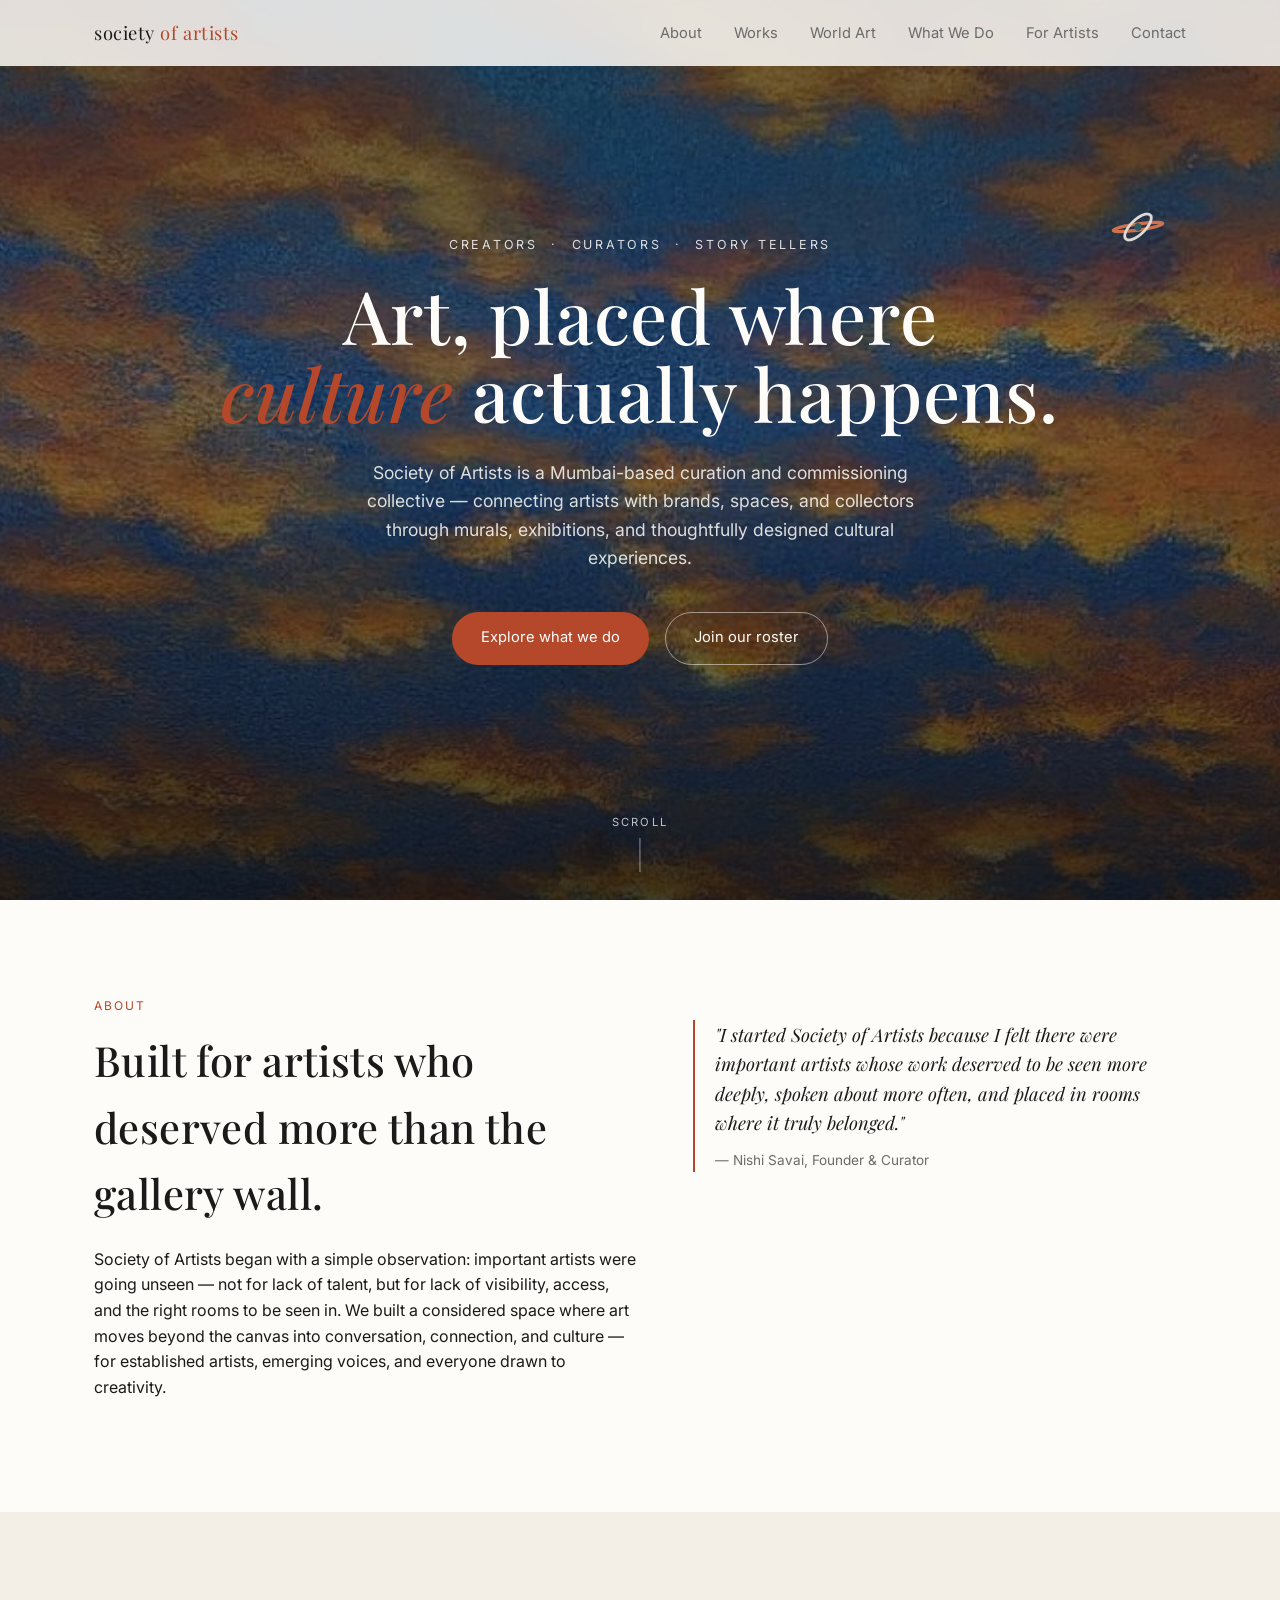
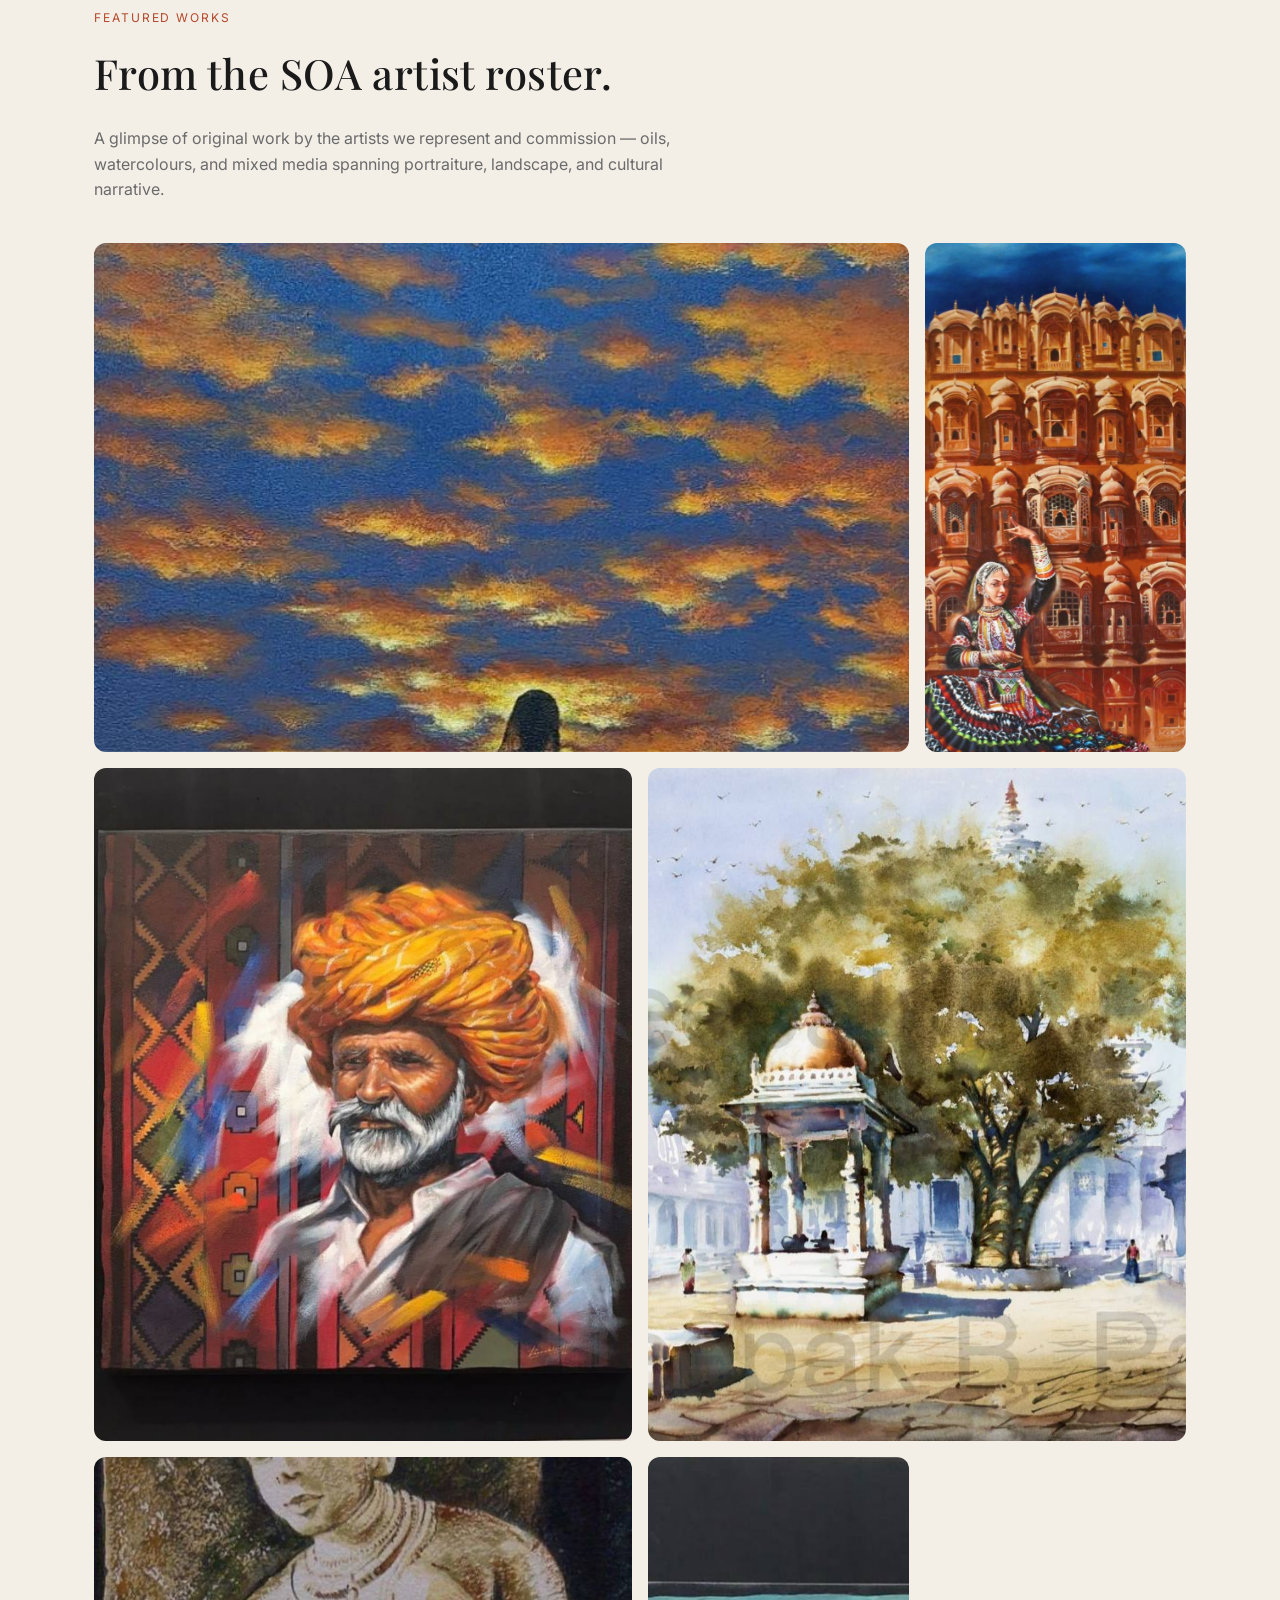
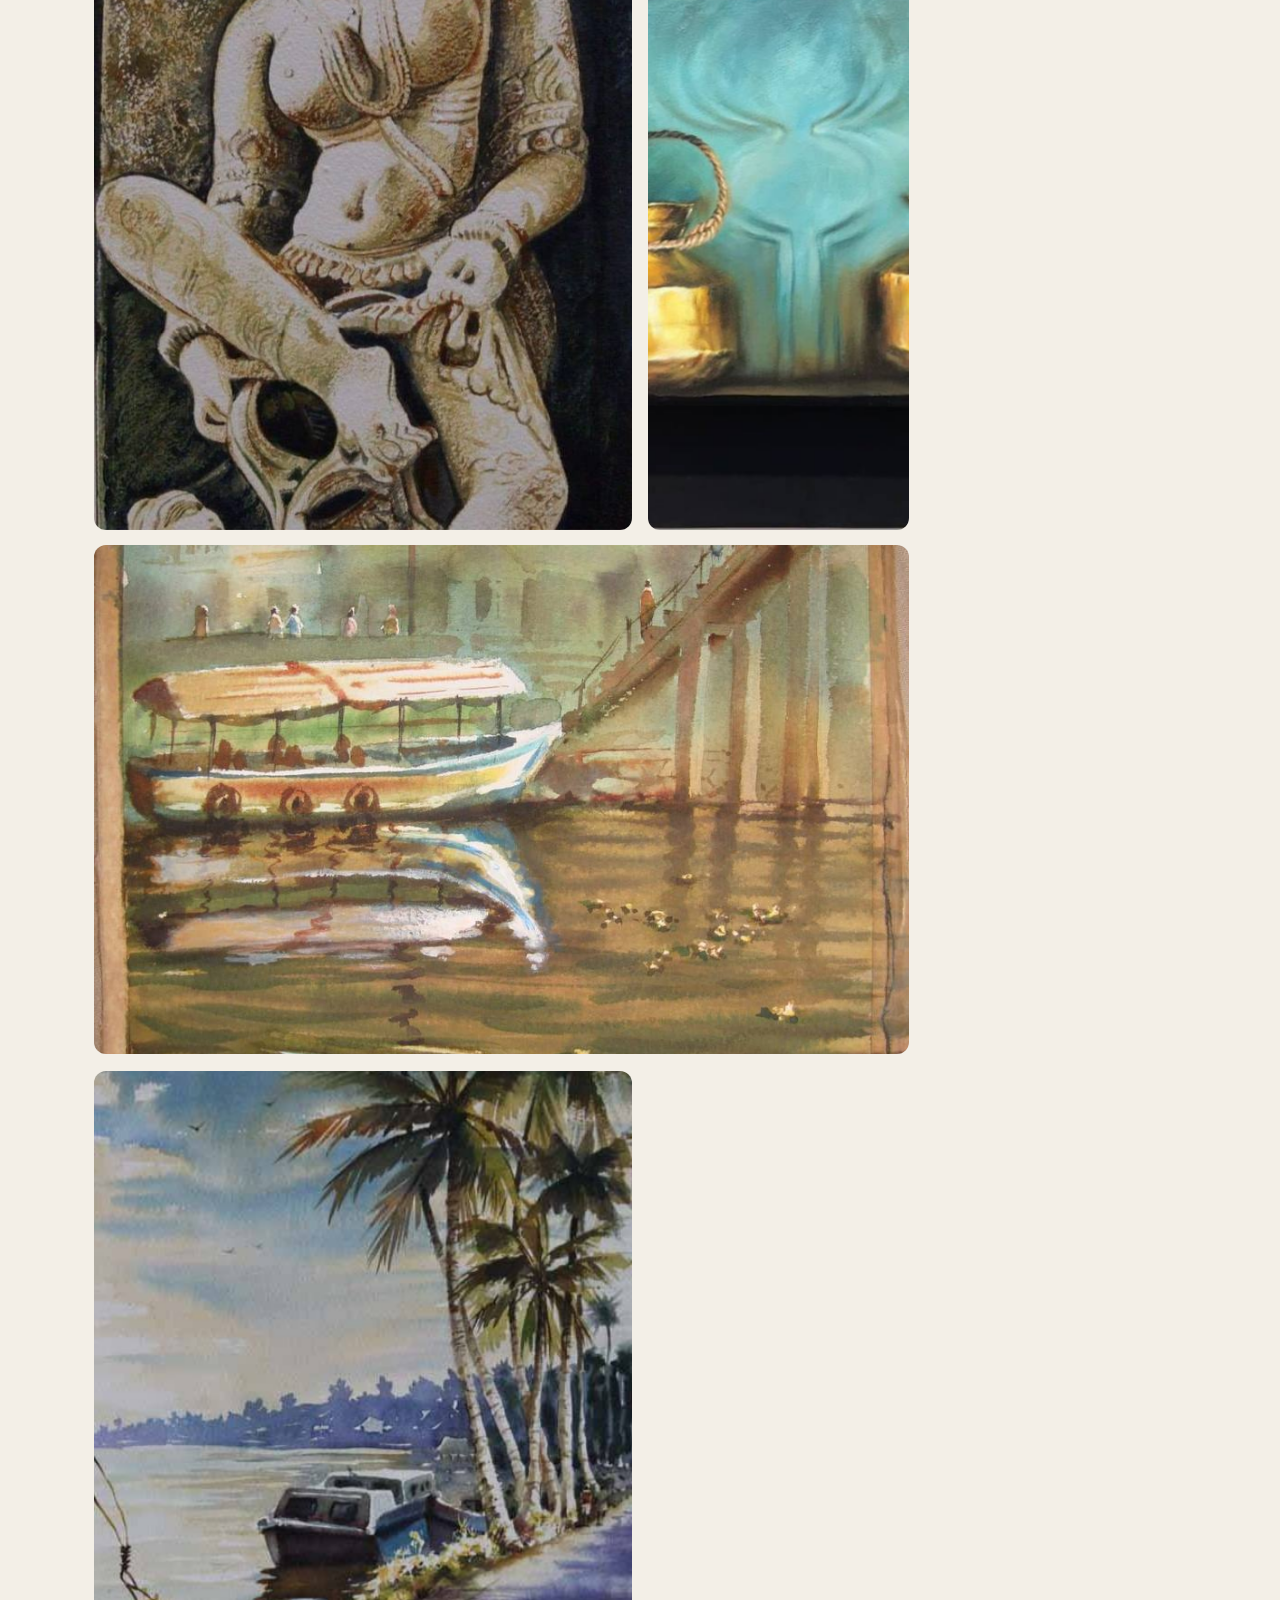
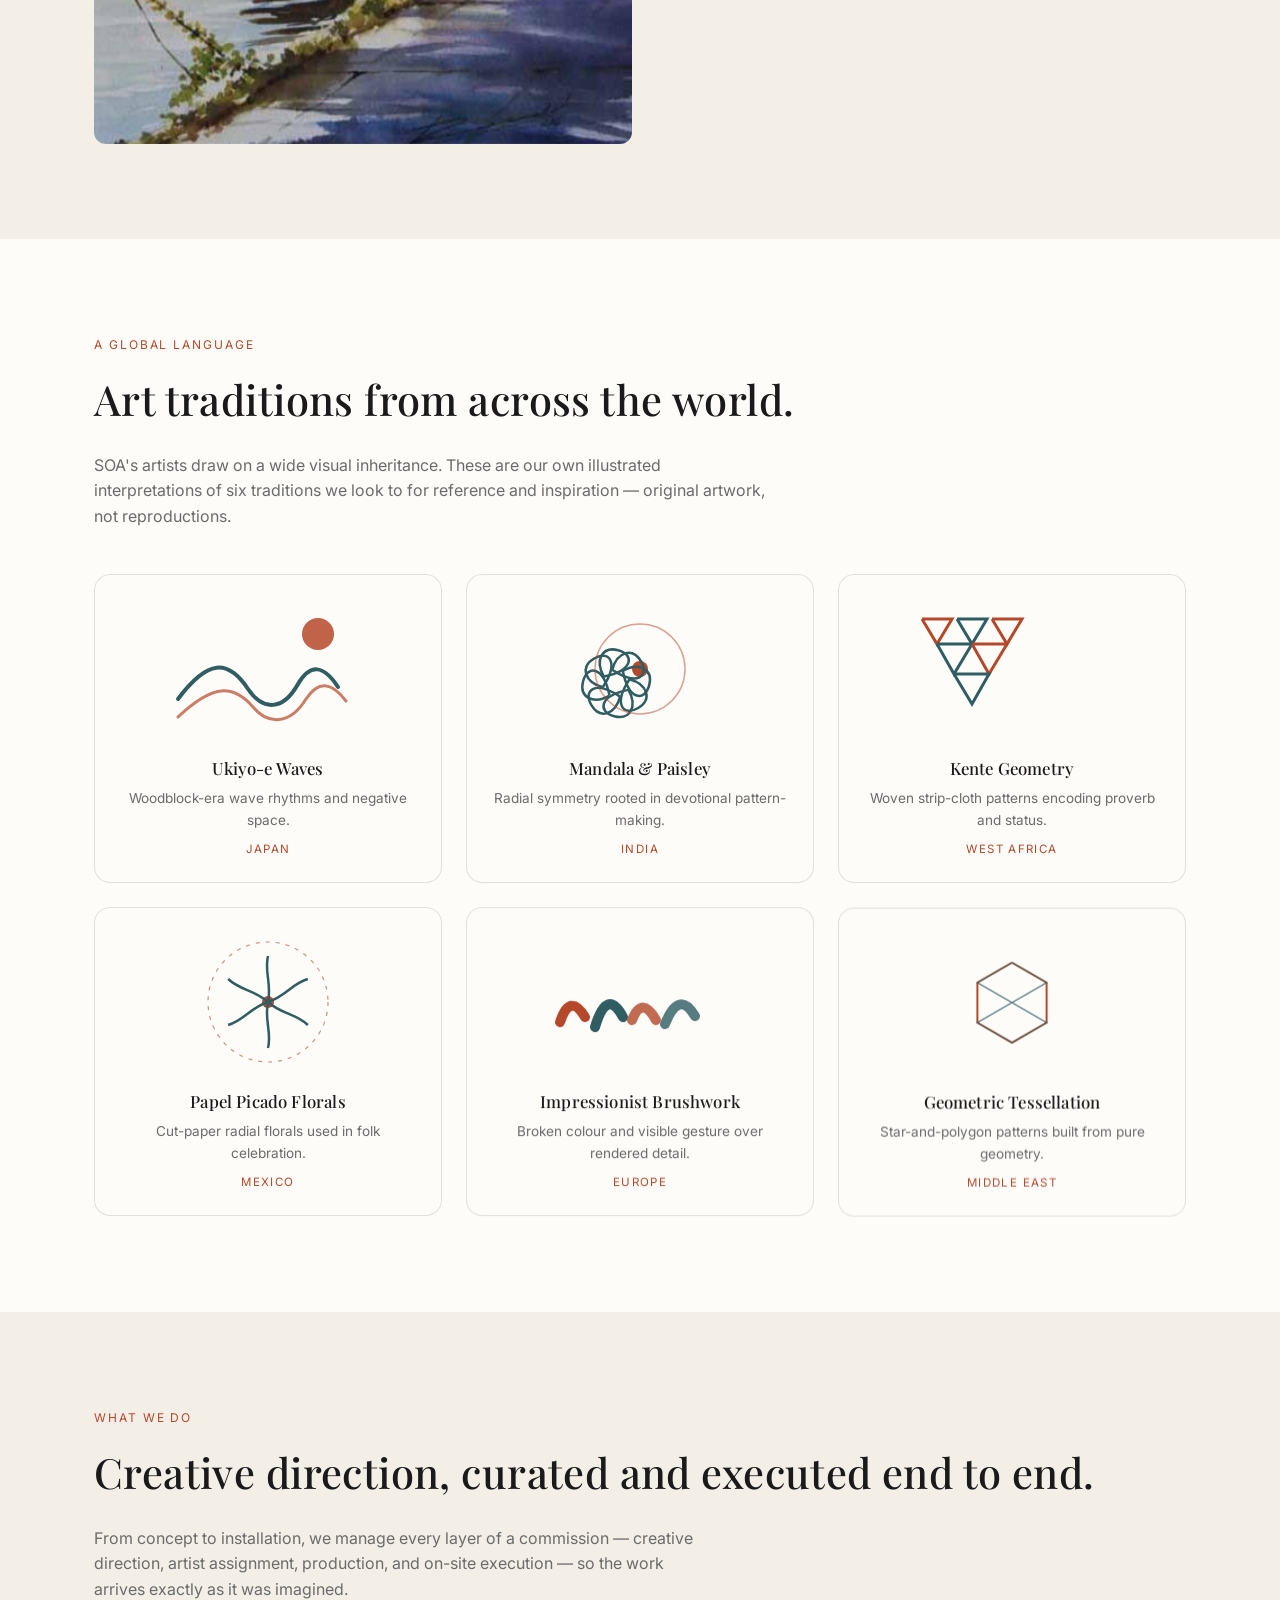
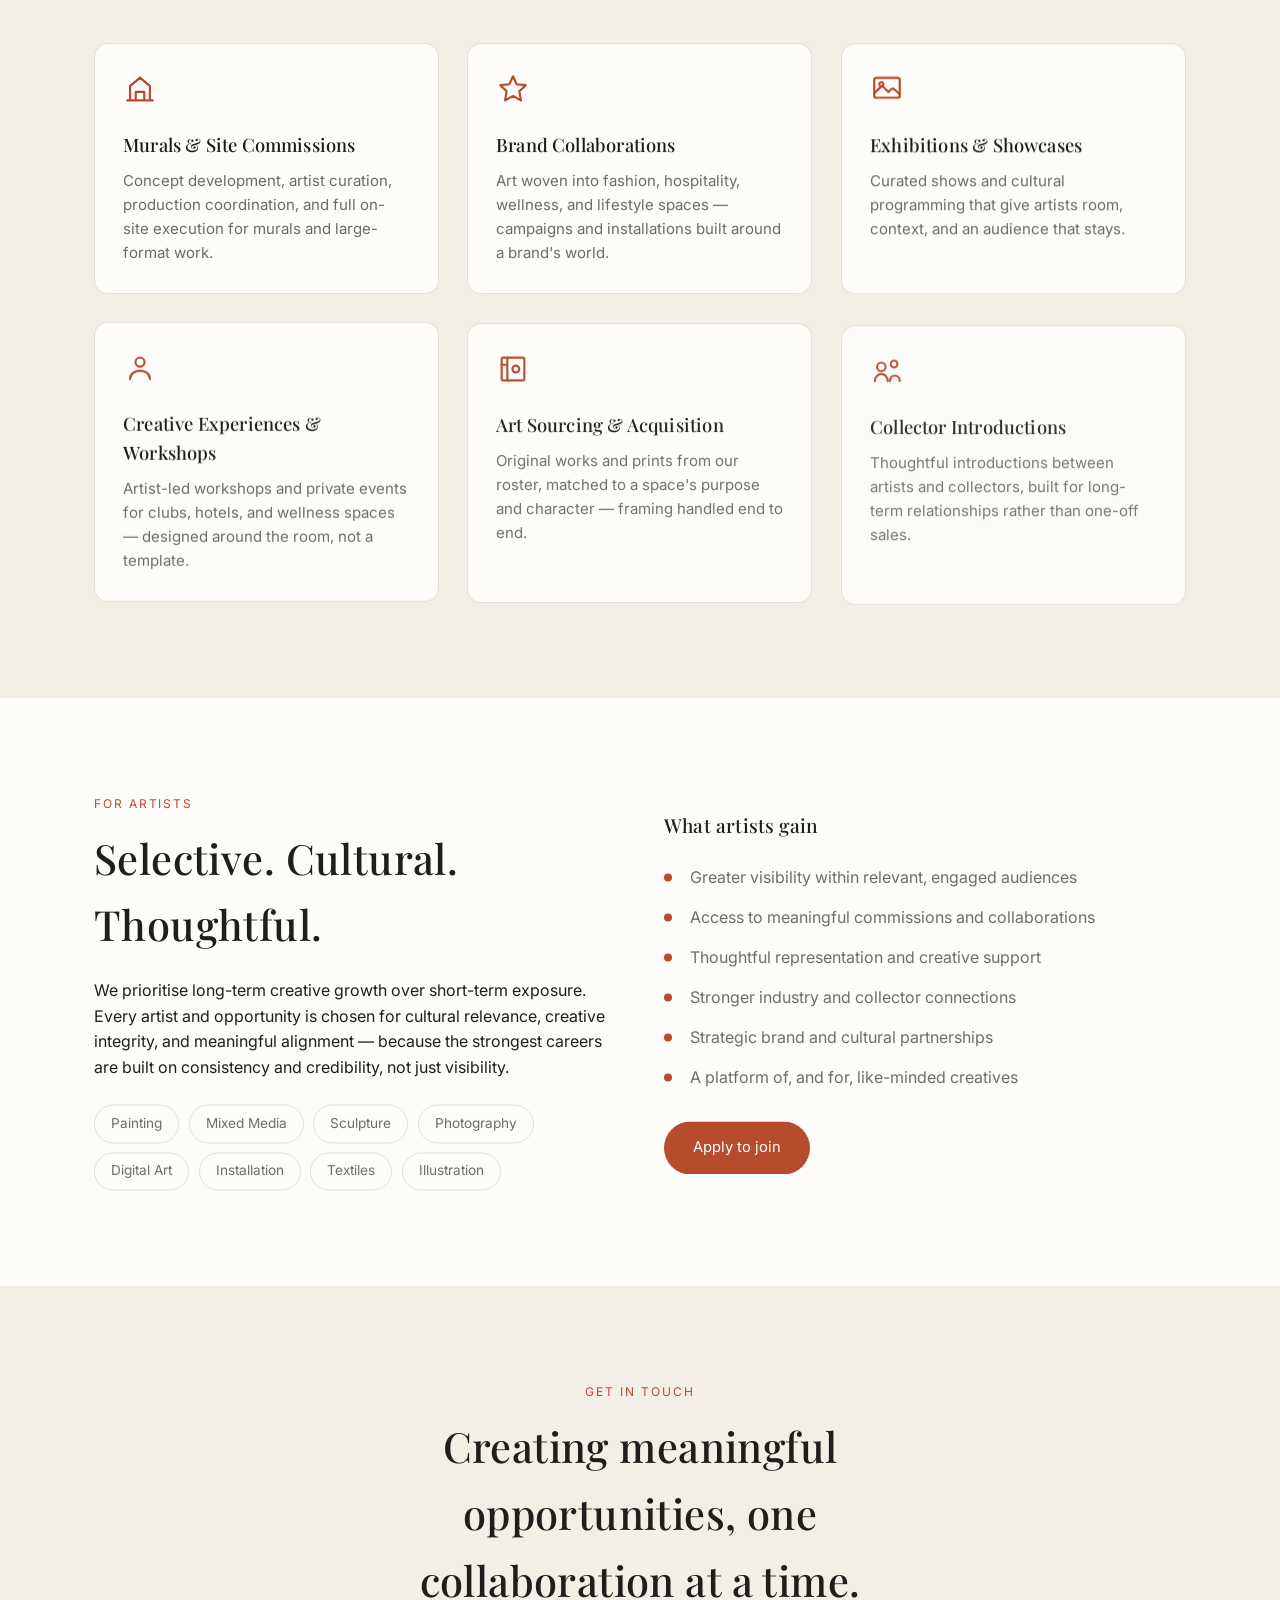
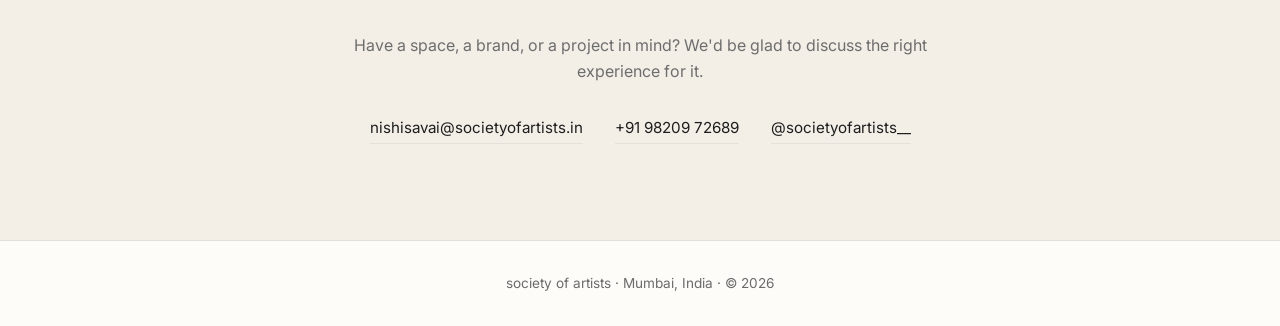
==== index.html @ 128e3d99 "Add mobile hamburger navigation Nav links were previously just hidden below 780px with no way to rea" ====
<!DOCTYPE html>
<html lang="en">
<head>
<meta charset="UTF-8">
<meta name="viewport" content="width=device-width, initial-scale=1.0">
<title>Society of Artists — Creators | Curators | Story Tellers</title>
<meta name="description" content="Society of Artists is a Mumbai-based art curation and commissioning collective — connecting artists with brands, spaces, and collectors through murals, exhibitions, and cultural collaborations.">
<link rel="preconnect" href="https://fonts.googleapis.com">
<link rel="preconnect" href="https://fonts.gstatic.com" crossorigin>
<link href="https://fonts.googleapis.com/css2?family=Inter:wght@300;400;500;600;700&family=Playfair+Display:ital,wght@0,400;0,500;0,600;1,400&display=swap" rel="stylesheet">
<style>
  :root {
    --bg: #fdfcf9;
    --bg-alt: #f3efe7;
    --fg: #1a1a1a;
    --muted: #6b6b6b;
    --accent: #b5482a;
    --accent-2: #2f5d62;
    --border: rgba(26,26,26,0.12);
  }
  @media (prefers-color-scheme: dark) {
    :root {
      --bg: #14120f;
      --bg-alt: #1c1913;
      --fg: #f2ede4;
      --muted: #a8a29a;
      --accent: #e0794f;
      --accent-2: #6fb3b8;
      --border: rgba(242,237,228,0.14);
    }
  }
  * { box-sizing: border-box; }
  html { scroll-behavior: smooth; }
  body {
    margin: 0;
    background: var(--bg);
    color: var(--fg);
    font-family: 'Inter', sans-serif;
    line-height: 1.6;
    -webkit-font-smoothing: antialiased;
    overflow-x: hidden;
  }
  h1, h2, h3, .serif {
    font-family: 'Playfair Display', serif;
    font-weight: 500;
    letter-spacing: 0.01em;
    margin: 0;
  }
  a { color: inherit; }
  img { max-width: 100%; }
  .wrap {
    max-width: 1140px;
    margin: 0 auto;
    padding: 0 1.5rem;
  }
  .accent { color: var(--accent); font-style: italic; }

  /* Header */
  header {
    position: fixed;
    top: 0;
    left: 0;
    right: 0;
    z-index: 50;
    background: color-mix(in srgb, var(--bg) 85%, transparent);
    backdrop-filter: blur(10px);
    border-bottom: 1px solid transparent;
    transition: border-color 0.3s ease, background 0.3s ease;
  }
  header.scrolled { border-bottom-color: var(--border); }
  .nav {
    display: flex;
    align-items: center;
    justify-content: space-between;
    padding: 1.1rem 1.5rem;
    max-width: 1140px;
    margin: 0 auto;
  }
  .brand {
    font-family: 'Playfair Display', serif;
    font-size: 1.15rem;
    letter-spacing: 0.03em;
    text-decoration: none;
  }
  .brand .accent { font-style: normal; }
  nav ul {
    list-style: none;
    display: flex;
    gap: 2rem;
    margin: 0;
    padding: 0;
  }
  nav ul a {
    text-decoration: none;
    font-size: 0.92rem;
    color: var(--muted);
    transition: color 0.2s ease;
    position: relative;
  }
  nav ul a::after {
    content: "";
    position: absolute;
    left: 0; right: 0; bottom: -4px;
    height: 1px;
    background: var(--accent);
    transform: scaleX(0);
    transform-origin: left;
    transition: transform 0.25s ease;
  }
  nav ul a:hover, nav ul a:focus-visible { color: var(--fg); }
  nav ul a:hover::after { transform: scaleX(1); }

  .nav-toggle {
    display: none;
    width: 40px; height: 40px;
    border: none;
    background: transparent;
    cursor: pointer;
    flex-direction: column;
    justify-content: center;
    align-items: center;
    gap: 5px;
  }
  .nav-toggle span {
    width: 22px; height: 1.5px;
    background: var(--fg);
    transition: transform 0.25s ease, opacity 0.25s ease;
  }
  .nav-toggle[aria-expanded="true"] span:nth-child(1) { transform: translateY(6.5px) rotate(45deg); }
  .nav-toggle[aria-expanded="true"] span:nth-child(2) { opacity: 0; }
  .nav-toggle[aria-expanded="true"] span:nth-child(3) { transform: translateY(-6.5px) rotate(-45deg); }

  @media (max-width: 780px) {
    .nav-toggle { display: flex; }
    nav ul {
      position: fixed;
      top: 66px; left: 0; right: 0;
      flex-direction: column;
      gap: 0;
      background: var(--bg);
      border-bottom: 1px solid var(--border);
      max-height: 0;
      overflow: hidden;
      transition: max-height 0.3s ease;
    }
    nav ul.is-open { max-height: 420px; }
    nav ul a {
      display: block;
      padding: 1rem 1.5rem;
      border-top: 1px solid var(--border);
    }
    nav ul a::after { display: none; }
  }

  /* ===== Hero ===== */
  .hero {
    position: relative;
    height: 100svh;
    min-height: 560px;
    display: flex;
    align-items: center;
    justify-content: center;
    overflow: hidden;
    color: #fdfcf9;
    text-align: center;
  }
  .hero-slides {
    position: absolute;
    inset: 0;
    z-index: 0;
  }
  .hero-slide {
    position: absolute;
    inset: 0;
    background-size: cover;
    background-position: center;
    opacity: 0;
    transform: scale(1.12);
    will-change: transform, opacity;
  }
  .hero-slide.is-active { opacity: 1; }
  .hero::before {
    content: "";
    position: absolute;
    inset: 0;
    z-index: 1;
    background: linear-gradient(180deg, rgba(10,9,7,0.55) 0%, rgba(10,9,7,0.35) 45%, rgba(10,9,7,0.75) 100%);
  }
  .hero-content {
    position: relative;
    z-index: 2;
    padding: 0 1.5rem;
  }
  .hero .kicker {
    text-transform: uppercase;
    letter-spacing: 0.22em;
    font-size: 0.78rem;
    color: rgba(253,252,249,0.85);
    margin-bottom: 1.25rem;
    display: block;
  }
  .hero h1 {
    font-size: clamp(2.4rem, 6.4vw, 4.6rem);
    line-height: 1.06;
    max-width: 18em;
    margin: 0 auto;
    text-wrap: balance;
  }
  .hero p.lede {
    max-width: 36rem;
    margin: 1.75rem auto 0;
    color: rgba(253,252,249,0.85);
    font-size: 1.1rem;
  }
  .hero .ctas {
    margin-top: 2.5rem;
    display: flex;
    gap: 1rem;
    justify-content: center;
    flex-wrap: wrap;
  }
  .btn {
    display: inline-block;
    padding: 0.85rem 1.75rem;
    border-radius: 999px;
    font-size: 0.92rem;
    text-decoration: none;
    transition: transform 0.2s ease, opacity 0.2s ease, box-shadow 0.2s ease;
    cursor: pointer;
    border: 1px solid transparent;
  }
  .btn:hover { transform: translateY(-2px); }
  .btn-primary { background: var(--accent); color: #fff; }
  .btn-primary:hover { box-shadow: 0 10px 30px rgba(181,72,42,0.35); }
  .btn-outline { border-color: rgba(253,252,249,0.5); color: #fdfcf9; }
  .btn-outline:hover { background: rgba(253,252,249,0.1); }

  .scroll-cue {
    position: absolute;
    bottom: 1.75rem;
    left: 50%;
    transform: translateX(-50%);
    z-index: 2;
    display: flex;
    flex-direction: column;
    align-items: center;
    gap: 0.4rem;
    color: rgba(253,252,249,0.75);
    font-size: 0.7rem;
    letter-spacing: 0.18em;
    text-transform: uppercase;
  }
  .scroll-cue .line {
    width: 1px;
    height: 34px;
    background: rgba(253,252,249,0.5);
    overflow: hidden;
    position: relative;
  }
  .scroll-cue .line::after {
    content: "";
    position: absolute;
    top: -100%;
    left: 0; right: 0;
    height: 100%;
    background: #fdfcf9;
    animation: scrollDrop 1.8s ease-in-out infinite;
  }
  @keyframes scrollDrop {
    0% { top: -100%; }
    60% { top: 100%; }
    100% { top: 100%; }
  }

  /* Orbiting 3D ornament (Zdog) */
  .hero-orn {
    position: absolute;
    z-index: 2;
    top: 18%;
    right: 6%;
    width: 130px;
    height: 130px;
    opacity: 0.9;
    pointer-events: none;
  }
  @media (max-width: 780px) { .hero-orn { display: none; } }

  section { padding: 6rem 0; }
  .section-alt { background: var(--bg-alt); }
  .eyebrow {
    text-transform: uppercase;
    letter-spacing: 0.16em;
    font-size: 0.75rem;
    color: var(--accent);
    display: block;
    margin-bottom: 0.75rem;
  }
  h2.title { font-size: clamp(1.8rem, 3.5vw, 2.6rem); margin-bottom: 1.25rem; }
  .reveal { opacity: 0; }

  /* About */
  .about-grid {
    display: grid;
    grid-template-columns: 1.1fr 1fr;
    gap: 3.5rem;
    align-items: start;
  }
  @media (max-width: 800px) {
    .about-grid { grid-template-columns: 1fr; gap: 2.5rem; }
  }
  blockquote {
    margin: 1.5rem 0 0;
    padding-left: 1.25rem;
    border-left: 2px solid var(--accent);
    font-family: 'Playfair Display', serif;
    font-style: italic;
    font-size: 1.15rem;
    color: var(--fg);
  }
  blockquote cite {
    display: block;
    margin-top: 0.75rem;
    font-family: 'Inter', sans-serif;
    font-style: normal;
    font-size: 0.85rem;
    color: var(--muted);
  }

  /* Services */
  .grid-3 {
    display: grid;
    grid-template-columns: repeat(3, 1fr);
    gap: 1.75rem;
    margin-top: 2.5rem;
  }
  @media (max-width: 860px) { .grid-3 { grid-template-columns: repeat(2, 1fr); } }
  @media (max-width: 560px) { .grid-3 { grid-template-columns: 1fr; } }
  .card {
    background: var(--bg);
    border: 1px solid var(--border);
    border-radius: 14px;
    padding: 1.75rem;
    transform-style: preserve-3d;
    will-change: transform;
  }
  .card svg { width: 34px; height: 34px; color: var(--accent); margin-bottom: 1rem; transform: translateZ(25px); }
  .card h3 { font-size: 1.15rem; margin-bottom: 0.6rem; transform: translateZ(20px); }
  .card p { color: var(--muted); font-size: 0.94rem; margin: 0; transform: translateZ(20px); }

  /* Lightbox */
  .lightbox {
    position: fixed;
    inset: 0;
    z-index: 100;
    background: rgba(10,9,7,0.92);
    display: none;
    align-items: center;
    justify-content: center;
    padding: 3rem 1.5rem;
  }
  .lightbox.is-open { display: flex; }
  .lightbox img { max-width: 90vw; max-height: 80vh; border-radius: 6px; box-shadow: 0 30px 80px rgba(0,0,0,0.5); }
  .lightbox figcaption { color: #f2ede4; text-align: center; margin-top: 1rem; font-size: 0.9rem; letter-spacing: 0.03em; }
  .lightbox-close {
    position: absolute;
    top: 1.5rem; right: 1.5rem;
    width: 42px; height: 42px;
    border-radius: 50%;
    border: 1px solid rgba(242,237,228,0.4);
    background: transparent;
    color: #f2ede4;
    font-size: 1.3rem;
    cursor: pointer;
    display: flex; align-items: center; justify-content: center;
  }
  .lightbox-close:hover { background: rgba(242,237,228,0.12); }
  .gallery img { cursor: zoom-in; }

  /* Disciplines */
  .tag-row {
    display: flex;
    flex-wrap: wrap;
    gap: 0.6rem;
    margin-top: 1.5rem;
  }
  .tag {
    border: 1px solid var(--border);
    border-radius: 999px;
    padding: 0.45rem 1rem;
    font-size: 0.85rem;
    color: var(--muted);
  }

  /* For Artists */
  .split {
    display: grid;
    grid-template-columns: 1fr 1fr;
    gap: 3rem;
    align-items: center;
  }
  @media (max-width: 800px) { .split { grid-template-columns: 1fr; } }
  ul.checklist { list-style: none; padding: 0; margin: 1.5rem 0 0; }
  ul.checklist li {
    padding-left: 1.6rem;
    position: relative;
    margin-bottom: 0.9rem;
    color: var(--muted);
  }
  ul.checklist li::before {
    content: "";
    position: absolute;
    left: 0;
    top: 0.5em;
    width: 8px;
    height: 8px;
    border-radius: 50%;
    background: var(--accent);
  }

  /* Contact */
  .contact-box {
    text-align: center;
    max-width: 40rem;
    margin: 0 auto;
  }
  .contact-links {
    display: flex;
    justify-content: center;
    gap: 2rem;
    flex-wrap: wrap;
    margin-top: 2rem;
    font-size: 0.95rem;
  }
  .contact-links a {
    text-decoration: none;
    border-bottom: 1px solid var(--border);
    padding-bottom: 2px;
    transition: border-color 0.2s ease, color 0.2s ease;
  }
  .contact-links a:hover { border-color: var(--accent); color: var(--accent); }

  /* Works gallery */
  .gallery {
    display: grid;
    grid-template-columns: repeat(4, 1fr);
    gap: 1rem;
    margin-top: 2.5rem;
  }
  .gallery figure {
    margin: 0;
    grid-column: span 2;
    border-radius: 12px;
    overflow: hidden;
    background: var(--bg-alt);
    position: relative;
    transform-style: preserve-3d;
    will-change: transform;
  }
  @media (min-width: 700px) {
    .gallery figure:nth-child(1) { grid-column: span 3; }
    .gallery figure:nth-child(2) { grid-column: span 1; }
    .gallery figure:nth-child(6) { grid-column: span 1; }
    .gallery figure:nth-child(7) { grid-column: span 3; }
  }
  .gallery img {
    width: 100%;
    height: 100%;
    aspect-ratio: 4 / 5;
    object-fit: cover;
    display: block;
    transform: translateZ(0) scale(1.001);
    transition: transform 0.5s ease;
  }
  .gallery figure:nth-child(1) img,
  .gallery figure:nth-child(7) img { aspect-ratio: 16 / 10; }
  .gallery figure:hover img { transform: scale(1.06); }
  .gallery figcaption {
    position: absolute;
    inset: auto 0 0 0;
    padding: 0.9rem 1rem;
    font-size: 0.78rem;
    letter-spacing: 0.03em;
    color: #fff;
    background: linear-gradient(to top, rgba(0,0,0,0.65), transparent);
    opacity: 0;
    transition: opacity 0.25s ease;
    transform: translateZ(30px);
  }
  .gallery figure:hover figcaption,
  .gallery figure:focus-within figcaption { opacity: 1; }
  @media (max-width: 700px) {
    .gallery { grid-template-columns: repeat(2, 1fr); }
    .gallery figure { grid-column: span 1 !important; }
  }

  /* World Art illustration band */
  .world-intro { max-width: 42rem; }
  .world-grid {
    display: grid;
    grid-template-columns: repeat(3, 1fr);
    gap: 1.5rem;
    margin-top: 2.75rem;
  }
  @media (max-width: 900px) { .world-grid { grid-template-columns: repeat(2, 1fr); } }
  @media (max-width: 560px) { .world-grid { grid-template-columns: 1fr; } }
  .world-card {
    background: var(--bg);
    border: 1px solid var(--border);
    border-radius: 16px;
    padding: 1.5rem;
    text-align: center;
    transform-style: preserve-3d;
    will-change: transform;
  }
  .world-card svg { width: 100%; height: 140px; display: block; margin: 0 auto 1rem; }
  .world-card h3 { font-size: 1.05rem; transform: translateZ(20px); }
  .world-card p { color: var(--muted); font-size: 0.85rem; margin: 0.4rem 0 0; transform: translateZ(20px); }
  .world-card .region { color: var(--accent); font-size: 0.72rem; text-transform: uppercase; letter-spacing: 0.12em; transform: translateZ(20px); display:block; margin-top:0.5rem; }

  .draw-path { stroke-dasharray: var(--len, 800); stroke-dashoffset: var(--len, 800); }
  .draw-path.drawn { stroke-dashoffset: 0; transition: stroke-dashoffset 1.6s ease; }

  footer {
    border-top: 1px solid var(--border);
    padding: 2rem 1.5rem;
    text-align: center;
    color: var(--muted);
    font-size: 0.85rem;
  }

  @media (prefers-reduced-motion: reduce) {
    * { transition: none !important; animation: none !important; scroll-behavior: auto !important; }
    .hero-slide { opacity: 1 !important; transform: none !important; }
    .hero-slide:not(:first-child) { display: none; }
    .reveal { opacity: 1 !important; transform: none !important; }
  }
</style>
</head>
<body>

<header id="site-header">
  <div class="nav">
    <a class="brand" href="#top">society <span class="accent">of artists</span></a>
    <button class="nav-toggle" id="nav-toggle" aria-expanded="false" aria-controls="primary-nav" aria-label="Toggle navigation menu">
      <span></span><span></span><span></span>
    </button>
    <nav aria-label="Primary">
      <ul id="primary-nav">
        <li><a href="#about">About</a></li>
        <li><a href="#works">Works</a></li>
        <li><a href="#world-art">World Art</a></li>
        <li><a href="#what-we-do">What We Do</a></li>
        <li><a href="#for-artists">For Artists</a></li>
        <li><a href="#contact">Contact</a></li>
      </ul>
    </nav>
  </div>
</header>

<main id="top">

  <section class="hero">
    <div class="hero-slides" aria-hidden="true">
      <div class="hero-slide is-active" style="background-image:url('assets/painting1.jpg');background-position:center 30%"></div>
      <div class="hero-slide" style="background-image:url('assets/painting2.jpg');background-position:center 15%"></div>
      <div class="hero-slide" style="background-image:url('assets/painting4.jpg');background-position:center 40%"></div>
      <div class="hero-slide" style="background-image:url('assets/painting8.jpg');background-position:center 35%"></div>
    </div>
    <canvas class="hero-orn" id="hero-orn" width="260" height="260" aria-hidden="true"></canvas>
    <div class="hero-content">
      <span class="kicker">Creators &nbsp;·&nbsp; Curators &nbsp;·&nbsp; Story Tellers</span>
      <h1>Art, placed where <span class="accent">culture</span> actually happens.</h1>
      <p class="lede">
        Society of Artists is a Mumbai-based curation and commissioning collective —
        connecting artists with brands, spaces, and collectors through murals,
        exhibitions, and thoughtfully designed cultural experiences.
      </p>
      <div class="ctas">
        <a class="btn btn-primary" href="#what-we-do">Explore what we do</a>
        <a class="btn btn-outline" href="#for-artists">Join our roster</a>
      </div>
    </div>
    <div class="scroll-cue"><span>Scroll</span><span class="line"></span></div>
  </section>

  <section id="about">
    <div class="wrap about-grid">
      <div class="reveal">
        <span class="eyebrow">About</span>
        <h2 class="title">Built for artists who deserved more than the gallery wall.</h2>
        <p>
          Society of Artists began with a simple observation: important artists were
          going unseen — not for lack of talent, but for lack of visibility, access,
          and the right rooms to be seen in. We built a considered space where art
          moves beyond the canvas into conversation, connection, and culture — for
          established artists, emerging voices, and everyone drawn to creativity.
        </p>
      </div>
      <div class="reveal">
        <blockquote>
          "I started Society of Artists because I felt there were important artists
          whose work deserved to be seen more deeply, spoken about more often, and
          placed in rooms where it truly belonged."
          <cite>— Nishi Savai, Founder &amp; Curator</cite>
        </blockquote>
      </div>
    </div>
  </section>

  <section id="works" class="section-alt">
    <div class="wrap">
      <span class="eyebrow reveal">Featured Works</span>
      <h2 class="title reveal">From the SOA artist roster.</h2>
      <p class="reveal" style="max-width:38rem;color:var(--muted);">
        A glimpse of original work by the artists we represent and commission —
        oils, watercolours, and mixed media spanning portraiture, landscape,
        and cultural narrative.
      </p>
      <div class="gallery">
        <figure class="tilt-card">
          <img src="assets/painting1.jpg" alt="Silhouetted figures against a dramatic sunset sky, oil painting" loading="lazy">
          <figcaption>Oil on canvas — dusk gathering</figcaption>
        </figure>
        <figure class="tilt-card">
          <img src="assets/painting2.jpg" alt="Rajasthani dancer in traditional attire before the Hawa Mahal, Jaipur" loading="lazy">
          <figcaption>Oil on canvas — Jaipur portrait</figcaption>
        </figure>
        <figure class="tilt-card">
          <img src="assets/painting3.jpg" alt="Portrait of an elder in a traditional orange turban" loading="lazy">
          <figcaption>Oil on canvas — portrait study</figcaption>
        </figure>
        <figure class="tilt-card">
          <img src="assets/painting4.jpg" alt="Watercolour of a temple courtyard with a large tree and shrine" loading="lazy">
          <figcaption>Watercolour — temple courtyard</figcaption>
        </figure>
        <figure class="tilt-card">
          <img src="assets/painting5.jpg" alt="Sculptural study of a temple carving in sepia tones" loading="lazy">
          <figcaption>Mixed media — sculptural study</figcaption>
        </figure>
        <figure class="tilt-card">
          <img src="assets/painting7.jpg" alt="Still life of two brass pots against a teal background" loading="lazy">
          <figcaption>Oil on canvas — still life</figcaption>
        </figure>
        <figure class="tilt-card">
          <img src="assets/painting6.jpg" alt="Watercolour of a boat moored at a riverside ghat" loading="lazy">
          <figcaption>Watercolour — riverside ghat</figcaption>
        </figure>
        <figure class="tilt-card">
          <img src="assets/painting8.jpg" alt="Watercolour of palm trees along a backwater shoreline" loading="lazy">
          <figcaption>Watercolour — backwater shoreline</figcaption>
        </figure>
      </div>
    </div>
  </section>

  <section id="world-art">
    <div class="wrap">
      <span class="eyebrow reveal">A Global Language</span>
      <h2 class="title reveal">Art traditions from across the world.</h2>
      <p class="reveal world-intro" style="color:var(--muted);">
        SOA's artists draw on a wide visual inheritance. These are our own illustrated
        interpretations of six traditions we look to for reference and inspiration —
        original artwork, not reproductions.
      </p>
      <div class="world-grid">

        <div class="world-card tilt-card">
          <svg viewBox="0 0 200 140" fill="none" xmlns="http://www.w3.org/2000/svg">
            <path class="draw-path" d="M10 100 C 40 60, 60 60, 80 90 C 95 112, 115 112, 130 85 C 142 65, 155 65, 170 88" stroke="var(--accent-2)" stroke-width="4" stroke-linecap="round"/>
            <path class="draw-path" d="M10 118 C 45 85, 65 85, 85 108 C 100 126, 122 126, 138 100 C 150 82, 163 82, 178 102" stroke="var(--accent)" stroke-width="3" stroke-linecap="round" opacity="0.7"/>
            <circle cx="150" cy="35" r="16" fill="var(--accent)" opacity="0.85"/>
          </svg>
          <h3>Ukiyo-e Waves</h3>
          <p>Woodblock-era wave rhythms and negative space.</p>
          <span class="region">Japan</span>
        </div>

        <div class="world-card tilt-card">
          <svg viewBox="0 0 200 140" fill="none" xmlns="http://www.w3.org/2000/svg">
            <g transform="translate(100,70)">
              <circle r="8" fill="var(--accent)"/>
              <g class="mandala-spin" style="transform-origin:0px 0px;">
                <path class="draw-path" d="M0,-14 C10,-30 26,-30 30,-14 C34,2 20,10 0,-14" stroke="var(--accent-2)" stroke-width="2.5" transform="rotate(0)"/>
                <path class="draw-path" d="M0,-14 C10,-30 26,-30 30,-14 C34,2 20,10 0,-14" stroke="var(--accent-2)" stroke-width="2.5" transform="rotate(45)"/>
                <path class="draw-path" d="M0,-14 C10,-30 26,-30 30,-14 C34,2 20,10 0,-14" stroke="var(--accent-2)" stroke-width="2.5" transform="rotate(90)"/>
                <path class="draw-path" d="M0,-14 C10,-30 26,-30 30,-14 C34,2 20,10 0,-14" stroke="var(--accent-2)" stroke-width="2.5" transform="rotate(135)"/>
                <path class="draw-path" d="M0,-14 C10,-30 26,-30 30,-14 C34,2 20,10 0,-14" stroke="var(--accent-2)" stroke-width="2.5" transform="rotate(180)"/>
                <path class="draw-path" d="M0,-14 C10,-30 26,-30 30,-14 C34,2 20,10 0,-14" stroke="var(--accent-2)" stroke-width="2.5" transform="rotate(225)"/>
                <path class="draw-path" d="M0,-14 C10,-30 26,-30 30,-14 C34,2 20,10 0,-14" stroke="var(--accent-2)" stroke-width="2.5" transform="rotate(270)"/>
                <path class="draw-path" d="M0,-14 C10,-30 26,-30 30,-14 C34,2 20,10 0,-14" stroke="var(--accent-2)" stroke-width="2.5" transform="rotate(315)"/>
              </g>
              <circle r="45" fill="none" stroke="var(--accent)" stroke-width="1.5" opacity="0.5"/>
            </g>
          </svg>
          <h3>Mandala &amp; Paisley</h3>
          <p>Radial symmetry rooted in devotional pattern-making.</p>
          <span class="region">India</span>
        </div>

        <div class="world-card tilt-card">
          <svg viewBox="0 0 200 140" fill="none" xmlns="http://www.w3.org/2000/svg">
            <g stroke="var(--accent)" stroke-width="3">
              <path class="draw-path" d="M10 20 L 40 20 L 25 45 Z"/>
              <path class="draw-path" d="M45 20 L 75 20 L 60 45 Z" stroke="var(--accent-2)"/>
              <path class="draw-path" d="M80 20 L 110 20 L 95 45 Z"/>
              <path class="draw-path" d="M25 45 L 60 45 L 42 75 Z" stroke="var(--accent-2)"/>
              <path class="draw-path" d="M60 45 L 95 45 L 77 75 Z"/>
              <path class="draw-path" d="M42 75 L 77 75 L 60 105 Z" stroke="var(--accent-2)"/>
            </g>
          </svg>
          <h3>Kente Geometry</h3>
          <p>Woven strip-cloth patterns encoding proverb and status.</p>
          <span class="region">West Africa</span>
        </div>

        <div class="world-card tilt-card">
          <svg viewBox="0 0 200 140" fill="none" xmlns="http://www.w3.org/2000/svg">
            <g transform="translate(100,70)">
              <circle r="6" fill="var(--accent)"/>
              <g>
                <path class="draw-path" d="M0,0 C 4,-18 -4,-30 0,-46" stroke="var(--accent-2)" stroke-width="2.5" transform="rotate(0)"/>
                <path class="draw-path" d="M0,0 C 4,-18 -4,-30 0,-46" stroke="var(--accent-2)" stroke-width="2.5" transform="rotate(60)"/>
                <path class="draw-path" d="M0,0 C 4,-18 -4,-30 0,-46" stroke="var(--accent-2)" stroke-width="2.5" transform="rotate(120)"/>
                <path class="draw-path" d="M0,0 C 4,-18 -4,-30 0,-46" stroke="var(--accent-2)" stroke-width="2.5" transform="rotate(180)"/>
                <path class="draw-path" d="M0,0 C 4,-18 -4,-30 0,-46" stroke="var(--accent-2)" stroke-width="2.5" transform="rotate(240)"/>
                <path class="draw-path" d="M0,0 C 4,-18 -4,-30 0,-46" stroke="var(--accent-2)" stroke-width="2.5" transform="rotate(300)"/>
              </g>
              <circle r="60" fill="none" stroke="var(--accent)" stroke-width="1.2" stroke-dasharray="4 6" opacity="0.6"/>
            </g>
          </svg>
          <h3>Papel Picado Florals</h3>
          <p>Cut-paper radial florals used in folk celebration.</p>
          <span class="region">Mexico</span>
        </div>

        <div class="world-card tilt-card">
          <svg viewBox="0 0 200 140" fill="none" xmlns="http://www.w3.org/2000/svg">
            <g stroke-linecap="round">
              <path class="draw-path" d="M20 90 q10 -30 25 -5" stroke="var(--accent)" stroke-width="10"/>
              <path class="draw-path" d="M55 95 q12 -40 28 -10" stroke="var(--accent-2)" stroke-width="10"/>
              <path class="draw-path" d="M92 88 q10 -25 24 0" stroke="var(--accent)" stroke-width="10" opacity="0.8"/>
              <path class="draw-path" d="M125 92 q14 -35 30 -8" stroke="var(--accent-2)" stroke-width="10" opacity="0.8"/>
            </g>
          </svg>
          <h3>Impressionist Brushwork</h3>
          <p>Broken colour and visible gesture over rendered detail.</p>
          <span class="region">Europe</span>
        </div>

        <div class="world-card tilt-card">
          <svg viewBox="0 0 200 140" fill="none" xmlns="http://www.w3.org/2000/svg">
            <g transform="translate(100,70)" stroke="var(--accent)" stroke-width="2">
              <path class="draw-path" d="M0,-40 L34.6,-20 L34.6,20 L0,40 L-34.6,20 L-34.6,-20 Z"/>
              <path class="draw-path" d="M0,-40 L-34.6,-20 L34.6,20 M0,-40 L34.6,-20 L-34.6,20 M0,40 L34.6,20 L-34.6,-20 M0,40 L-34.6,20 L34.6,-20" stroke="var(--accent-2)" stroke-width="1.4" opacity="0.8"/>
            </g>
          </svg>
          <h3>Geometric Tessellation</h3>
          <p>Star-and-polygon patterns built from pure geometry.</p>
          <span class="region">Middle East</span>
        </div>

      </div>
    </div>
  </section>

  <section id="what-we-do" class="section-alt">
    <div class="wrap">
      <span class="eyebrow reveal">What We Do</span>
      <h2 class="title reveal">Creative direction, curated and executed end to end.</h2>
      <p class="reveal" style="max-width:38rem;color:var(--muted);">
        From concept to installation, we manage every layer of a commission —
        creative direction, artist assignment, production, and on-site execution —
        so the work arrives exactly as it was imagined.
      </p>
      <div class="grid-3">
        <div class="card tilt-card">
          <svg viewBox="0 0 24 24" fill="none" stroke="currentColor" stroke-width="1.5"><path d="M3 20h18M5 20V10l7-6 7 6v10M9 20v-6h6v6" stroke-linecap="round" stroke-linejoin="round"/></svg>
          <h3>Murals &amp; Site Commissions</h3>
          <p>Concept development, artist curation, production coordination, and full on-site execution for murals and large-format work.</p>
        </div>
        <div class="card tilt-card">
          <svg viewBox="0 0 24 24" fill="none" stroke="currentColor" stroke-width="1.5"><path d="M12 3l2.6 5.6L21 9.3l-4.5 4.2L17.6 20 12 16.8 6.4 20l1.1-6.5L3 9.3l6.4-.7L12 3z" stroke-linecap="round" stroke-linejoin="round"/></svg>
          <h3>Brand Collaborations</h3>
          <p>Art woven into fashion, hospitality, wellness, and lifestyle spaces — campaigns and installations built around a brand's world.</p>
        </div>
        <div class="card tilt-card">
          <svg viewBox="0 0 24 24" fill="none" stroke="currentColor" stroke-width="1.5"><rect x="3" y="4" width="18" height="14" rx="1.5"/><path d="M3 15l4.5-4.5a1.5 1.5 0 0 1 2.1 0L13 14l2-2a1.5 1.5 0 0 1 2.1 0L21 15.5" stroke-linecap="round" stroke-linejoin="round"/><circle cx="8" cy="8.5" r="1.4"/></svg>
          <h3>Exhibitions &amp; Showcases</h3>
          <p>Curated shows and cultural programming that give artists room, context, and an audience that stays.</p>
        </div>
        <div class="card tilt-card">
          <svg viewBox="0 0 24 24" fill="none" stroke="currentColor" stroke-width="1.5"><circle cx="12" cy="8" r="3.2"/><path d="M5 20c0-3.6 3.1-6 7-6s7 2.4 7 6" stroke-linecap="round"/></svg>
          <h3>Creative Experiences &amp; Workshops</h3>
          <p>Artist-led workshops and private events for clubs, hotels, and wellness spaces — designed around the room, not a template.</p>
        </div>
        <div class="card tilt-card">
          <svg viewBox="0 0 24 24" fill="none" stroke="currentColor" stroke-width="1.5"><rect x="4" y="4" width="16" height="16" rx="1"/><path d="M8 4v16M4 9h4" stroke-linecap="round"/><circle cx="14" cy="12" r="2.4"/></svg>
          <h3>Art Sourcing &amp; Acquisition</h3>
          <p>Original works and prints from our roster, matched to a space's purpose and character — framing handled end to end.</p>
        </div>
        <div class="card tilt-card">
          <svg viewBox="0 0 24 24" fill="none" stroke="currentColor" stroke-width="1.5"><circle cx="8" cy="9" r="3"/><circle cx="17" cy="7" r="2.4"/><path d="M3.5 19c0-3 2.2-5 4.5-5s4.5 2 4.5 5" stroke-linecap="round"/><path d="M14 19c0-2.2 1.6-3.8 3.5-3.8s3.5 1.6 3.5 3.8" stroke-linecap="round"/></svg>
          <h3>Collector Introductions</h3>
          <p>Thoughtful introductions between artists and collectors, built for long-term relationships rather than one-off sales.</p>
        </div>
      </div>
    </div>
  </section>

  <section id="for-artists">
    <div class="wrap split">
      <div class="reveal">
        <span class="eyebrow">For Artists</span>
        <h2 class="title">Selective. Cultural. Thoughtful.</h2>
        <p>
          We prioritise long-term creative growth over short-term exposure. Every
          artist and opportunity is chosen for cultural relevance, creative
          integrity, and meaningful alignment — because the strongest careers are
          built on consistency and credibility, not just visibility.
        </p>
        <div class="tag-row">
          <span class="tag">Painting</span>
          <span class="tag">Mixed Media</span>
          <span class="tag">Sculpture</span>
          <span class="tag">Photography</span>
          <span class="tag">Digital Art</span>
          <span class="tag">Installation</span>
          <span class="tag">Textiles</span>
          <span class="tag">Illustration</span>
        </div>
      </div>
      <div class="reveal">
        <h3 style="font-size:1.2rem;">What artists gain</h3>
        <ul class="checklist">
          <li>Greater visibility within relevant, engaged audiences</li>
          <li>Access to meaningful commissions and collaborations</li>
          <li>Thoughtful representation and creative support</li>
          <li>Stronger industry and collector connections</li>
          <li>Strategic brand and cultural partnerships</li>
          <li>A platform of, and for, like-minded creatives</li>
        </ul>
        <a class="btn btn-primary" style="margin-top:1rem;" href="mailto:nishisavai@societyofartists.in?subject=Joining%20the%20SOA%20Roster">
          Apply to join
        </a>
      </div>
    </div>
  </section>

  <section id="contact" class="section-alt">
    <div class="wrap contact-box reveal">
      <span class="eyebrow">Get in Touch</span>
      <h2 class="title">Creating meaningful opportunities, one collaboration at a time.</h2>
      <p style="color:var(--muted);">
        Have a space, a brand, or a project in mind? We'd be glad to discuss the
        right experience for it.
      </p>
      <div class="contact-links">
        <a href="mailto:nishisavai@societyofartists.in">nishisavai@societyofartists.in</a>
        <a href="tel:+919820972689">+91 98209 72689</a>
        <a href="https://instagram.com/societyofartists__" target="_blank" rel="noopener">@societyofartists__</a>
      </div>
    </div>
  </section>

</main>

<footer>
  society of artists · Mumbai, India · &copy; 2026
</footer>

<div class="lightbox" id="lightbox" role="dialog" aria-modal="true" aria-label="Artwork preview">
  <button class="lightbox-close" id="lightbox-close" aria-label="Close">&times;</button>
  <figure style="margin:0;text-align:center;">
    <img id="lightbox-img" src="" alt="">
    <figcaption id="lightbox-caption"></figcaption>
  </figure>
</div>

<script src="assets/vendor/gsap.min.js"></script>
<script src="assets/vendor/ScrollTrigger.min.js"></script>
<script src="assets/vendor/vanilla-tilt.min.js"></script>
<script src="assets/vendor/zdog.dist.min.js"></script>
<script>
(function () {
  var reduced = window.matchMedia('(prefers-reduced-motion: reduce)').matches;
  var isTouch = window.matchMedia('(hover: none)').matches;

  /* Sticky header shadow state */
  var header = document.getElementById('site-header');
  window.addEventListener('scroll', function () {
    header.classList.toggle('scrolled', window.scrollY > 20);
  }, { passive: true });

  /* Mobile nav toggle */
  var navToggle = document.getElementById('nav-toggle');
  var primaryNav = document.getElementById('primary-nav');
  navToggle.addEventListener('click', function () {
    var open = primaryNav.classList.toggle('is-open');
    navToggle.setAttribute('aria-expanded', open ? 'true' : 'false');
  });
  primaryNav.querySelectorAll('a').forEach(function (a) {
    a.addEventListener('click', function () {
      primaryNav.classList.remove('is-open');
      navToggle.setAttribute('aria-expanded', 'false');
    });
  });

  /* Hero Ken Burns crossfade */
  var slides = document.querySelectorAll('.hero-slide');
  if (!reduced && slides.length) {
    var i = 0;
    slides.forEach(function (s, idx) {
      gsap.set(s, { scale: idx === 0 ? 1.06 : 1.12 });
    });
    function nextSlide() {
      var current = slides[i];
      var next = slides[(i + 1) % slides.length];
      gsap.to(current, { opacity: 0, scale: 1.18, duration: 2, ease: 'power1.inOut' });
      gsap.fromTo(next, { opacity: 0, scale: 1.12 }, { opacity: 1, scale: 1.02, duration: 2, ease: 'power1.inOut' });
      current.classList.remove('is-active');
      next.classList.add('is-active');
      i = (i + 1) % slides.length;
    }
    gsap.to(slides[0], { scale: 1.0, duration: 7, ease: 'none' });
    setInterval(nextSlide, 5500);
  }

  /* GSAP + ScrollTrigger reveals */
  if (window.gsap && window.ScrollTrigger) {
    gsap.registerPlugin(ScrollTrigger);

    gsap.utils.toArray('.reveal').forEach(function (el) {
      if (reduced) { gsap.set(el, { opacity: 1 }); return; }
      gsap.fromTo(el, { opacity: 0, y: 28 }, {
        opacity: 1, y: 0, duration: 0.9, ease: 'power2.out',
        scrollTrigger: { trigger: el, start: 'top 85%', once: true }
      });
    });

    gsap.utils.toArray('.grid-3, .gallery, .world-grid').forEach(function (grid) {
      var items = grid.children;
      if (reduced) { gsap.set(items, { opacity: 1 }); return; }
      gsap.fromTo(items, { opacity: 0, y: 40 }, {
        opacity: 1, y: 0, duration: 0.8, stagger: 0.08, ease: 'power2.out',
        scrollTrigger: { trigger: grid, start: 'top 82%', once: true }
      });
    });

    /* Draw-in world-art SVG paths */
    gsap.utils.toArray('.draw-path').forEach(function (path) {
      var len = path.getTotalLength ? path.getTotalLength() : 800;
      path.style.setProperty('--len', len);
      ScrollTrigger.create({
        trigger: path.closest('.world-card'),
        start: 'top 85%',
        once: true,
        onEnter: function () { path.classList.add('drawn'); }
      });
    });
  }

  /* Mandala slow spin */
  if (!reduced) {
    document.querySelectorAll('.mandala-spin').forEach(function (g) {
      gsap.to(g, { rotation: 360, duration: 40, repeat: -1, ease: 'none', transformOrigin: '0px 0px' });
    });
  }

  /* 3D tilt on cards/gallery/world-cards */
  if (window.VanillaTilt && !isTouch) {
    VanillaTilt.init(document.querySelectorAll('.tilt-card'), {
      max: 8,
      speed: 400,
      glare: true,
      'max-glare': 0.18,
      scale: 1.02,
      perspective: 900
    });
  }

  /* Gallery lightbox */
  var lightbox = document.getElementById('lightbox');
  var lightboxImg = document.getElementById('lightbox-img');
  var lightboxCaption = document.getElementById('lightbox-caption');
  document.querySelectorAll('.gallery figure img').forEach(function (img) {
    img.addEventListener('click', function () {
      lightboxImg.src = img.src;
      lightboxImg.alt = img.alt;
      var cap = img.closest('figure').querySelector('figcaption');
      lightboxCaption.textContent = cap ? cap.textContent : '';
      lightbox.classList.add('is-open');
    });
  });
  function closeLightbox() { lightbox.classList.remove('is-open'); lightboxImg.src = ''; }
  document.getElementById('lightbox-close').addEventListener('click', closeLightbox);
  lightbox.addEventListener('click', function (e) { if (e.target === lightbox) closeLightbox(); });
  document.addEventListener('keydown', function (e) { if (e.key === 'Escape') closeLightbox(); });

  /* Zdog 3D ornament in hero — an orbiting ring motif */
  if (window.Zdog && !reduced) {
    var illo = new Zdog.Illustration({
      element: '#hero-orn',
      zoom: 1.1,
      dragRotate: false
    });
    new Zdog.Shape({
      addTo: illo,
      path: [{ x: 0, y: -46 }],
      stroke: 0
    });
    var ring1 = new Zdog.Ellipse({
      addTo: illo,
      diameter: 90,
      stroke: 6,
      color: '#e0794f',
      rotate: { x: Zdog.TAU / 5 }
    });
    var ring2 = new Zdog.Ellipse({
      addTo: illo,
      diameter: 62,
      stroke: 5,
      color: '#f2ede4',
      rotate: { x: Zdog.TAU / 4, y: Zdog.TAU / 8 }
    });
    var core = new Zdog.Shape({
      addTo: illo,
      stroke: 14,
      color: '#2f5d62'
    });
    function animateOrn() {
      illo.rotate.y += 0.006;
      illo.rotate.x += 0.002;
      illo.updateRenderGraph();
      requestAnimationFrame(animateOrn);
    }
    animateOrn();
  }
})();
</script>

</body>
</html>
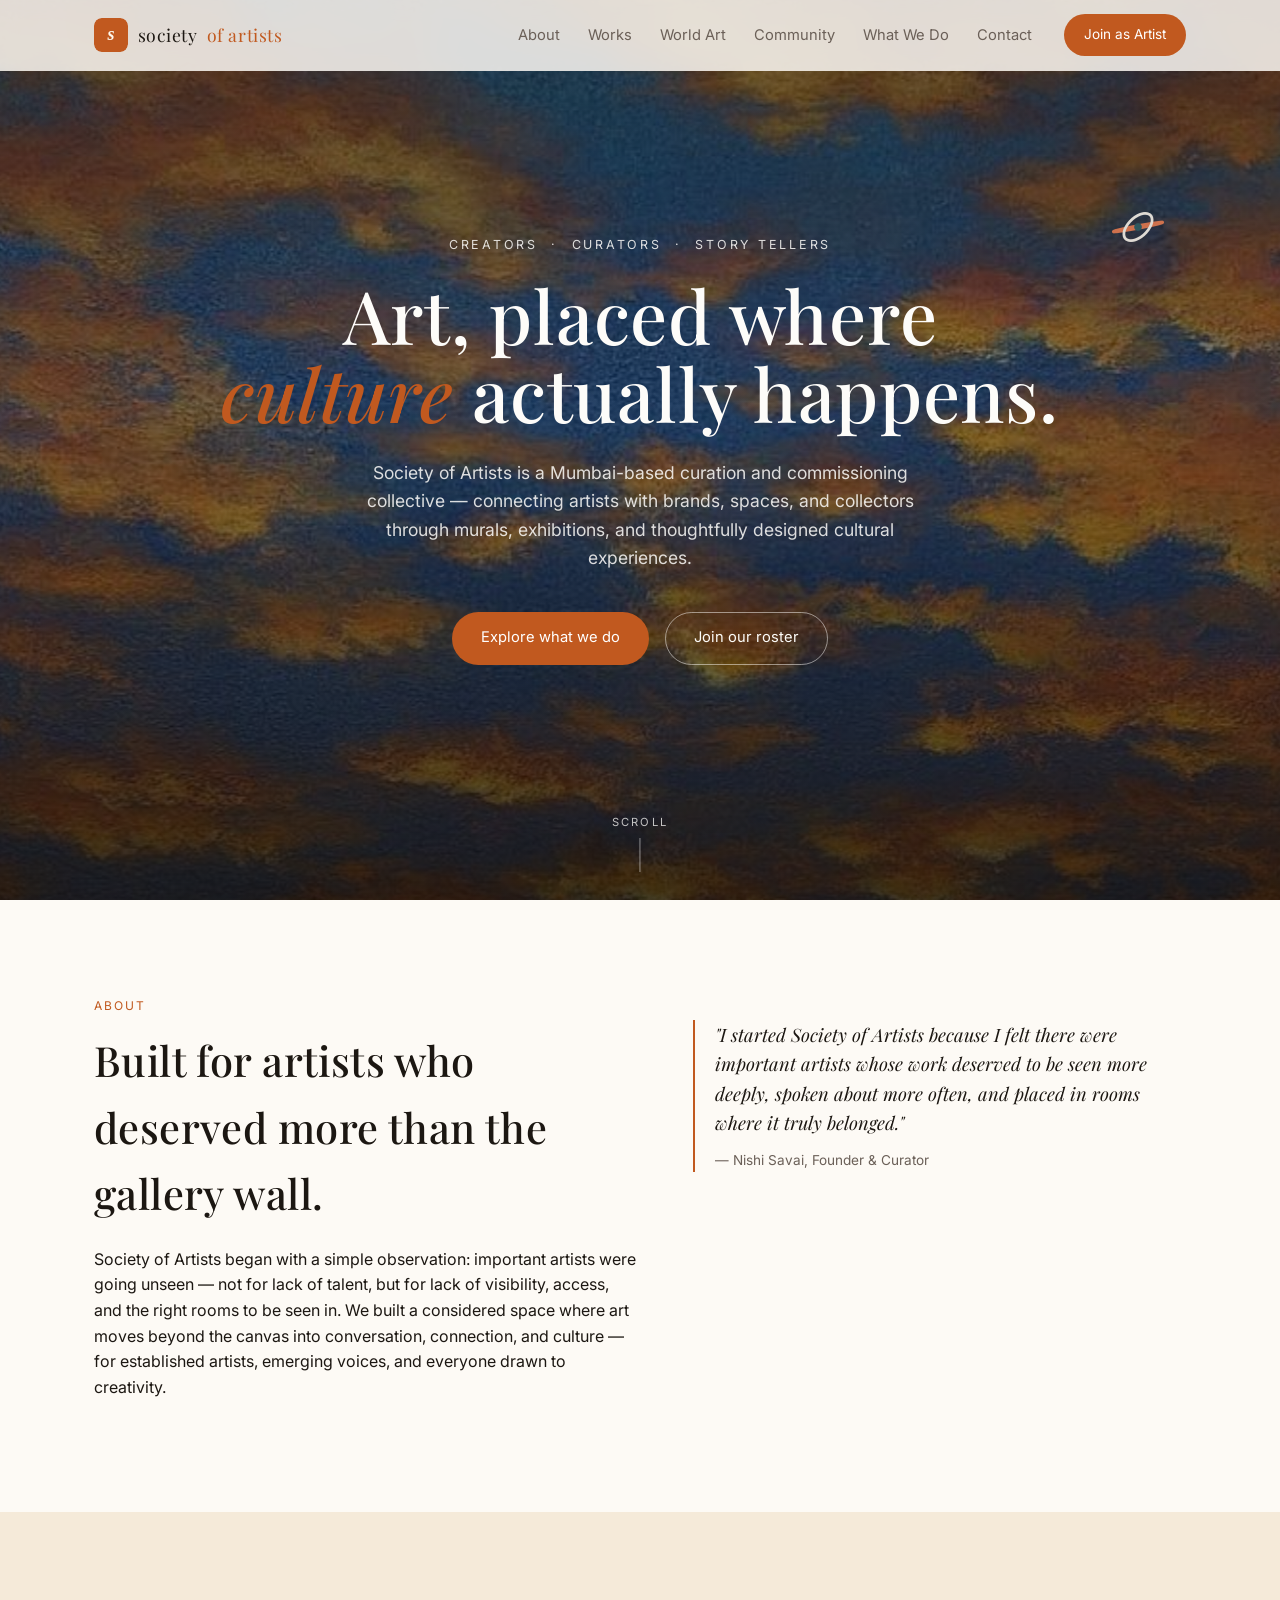
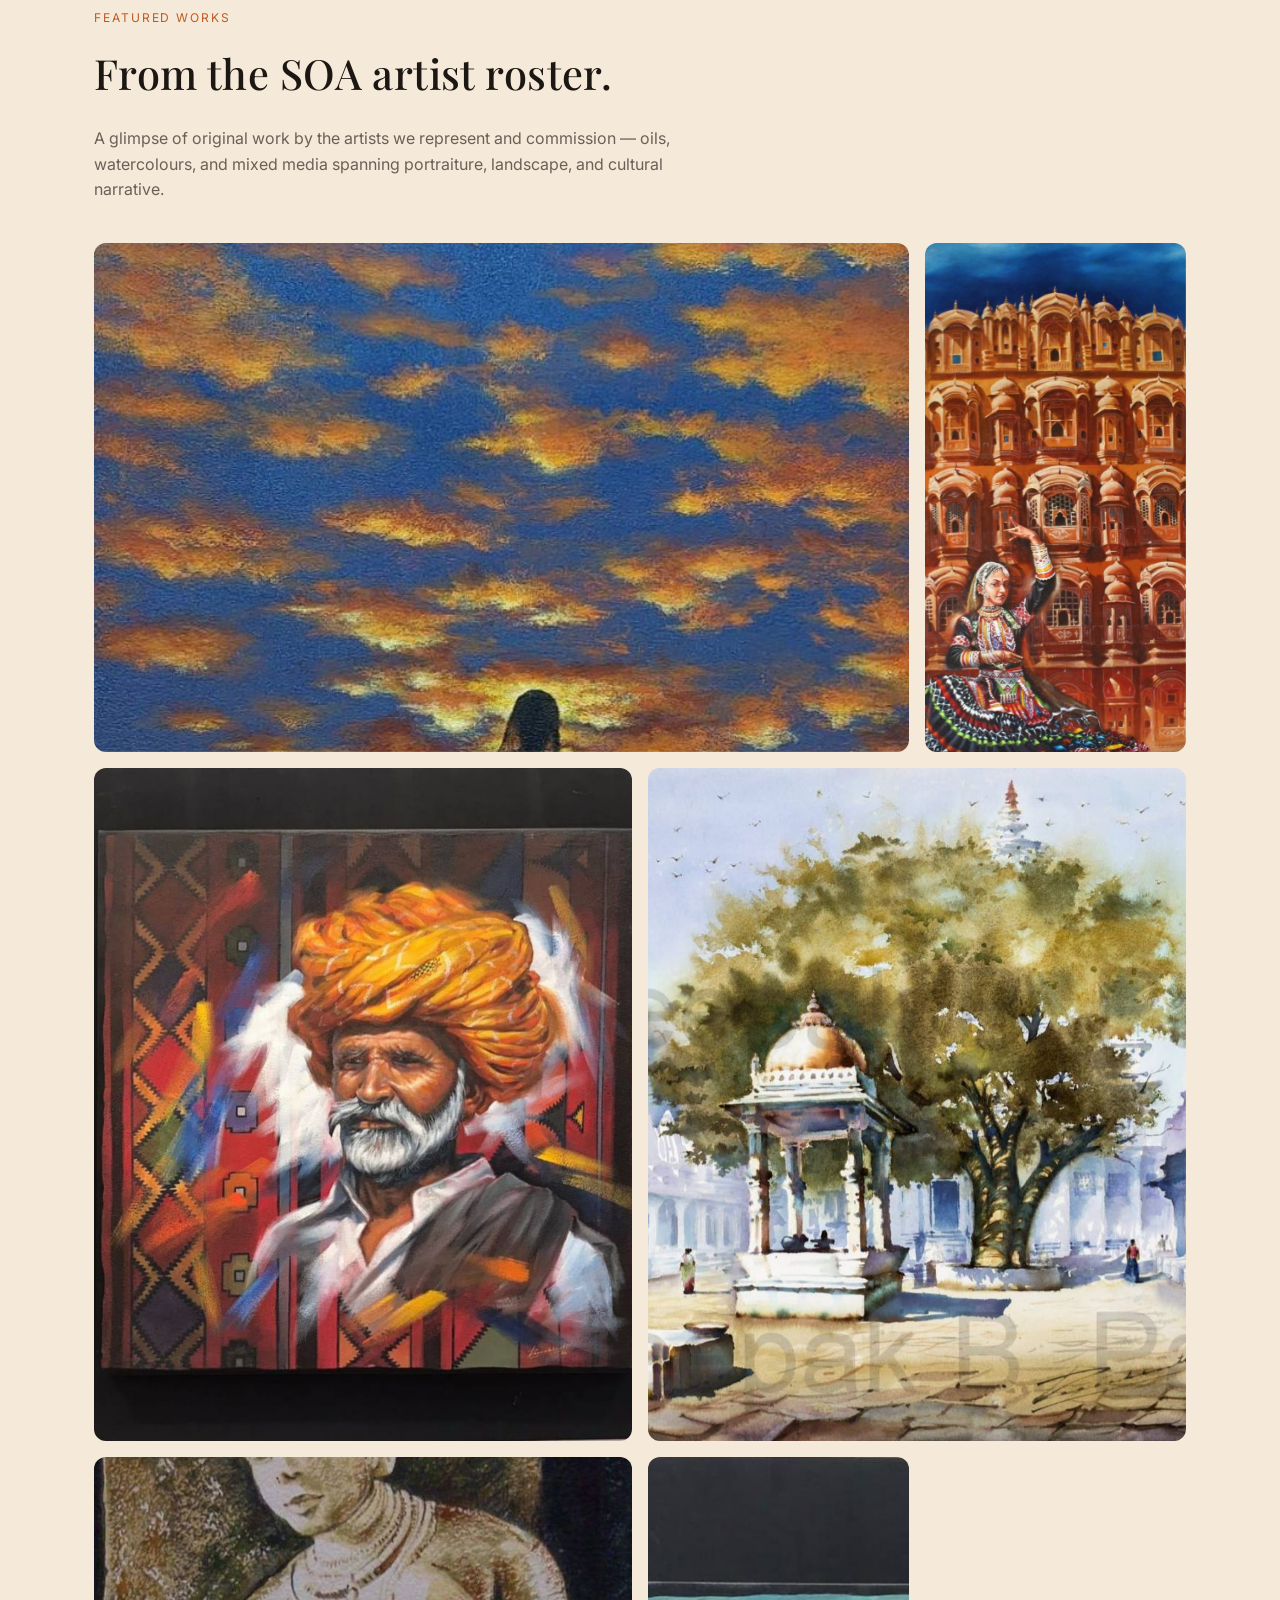
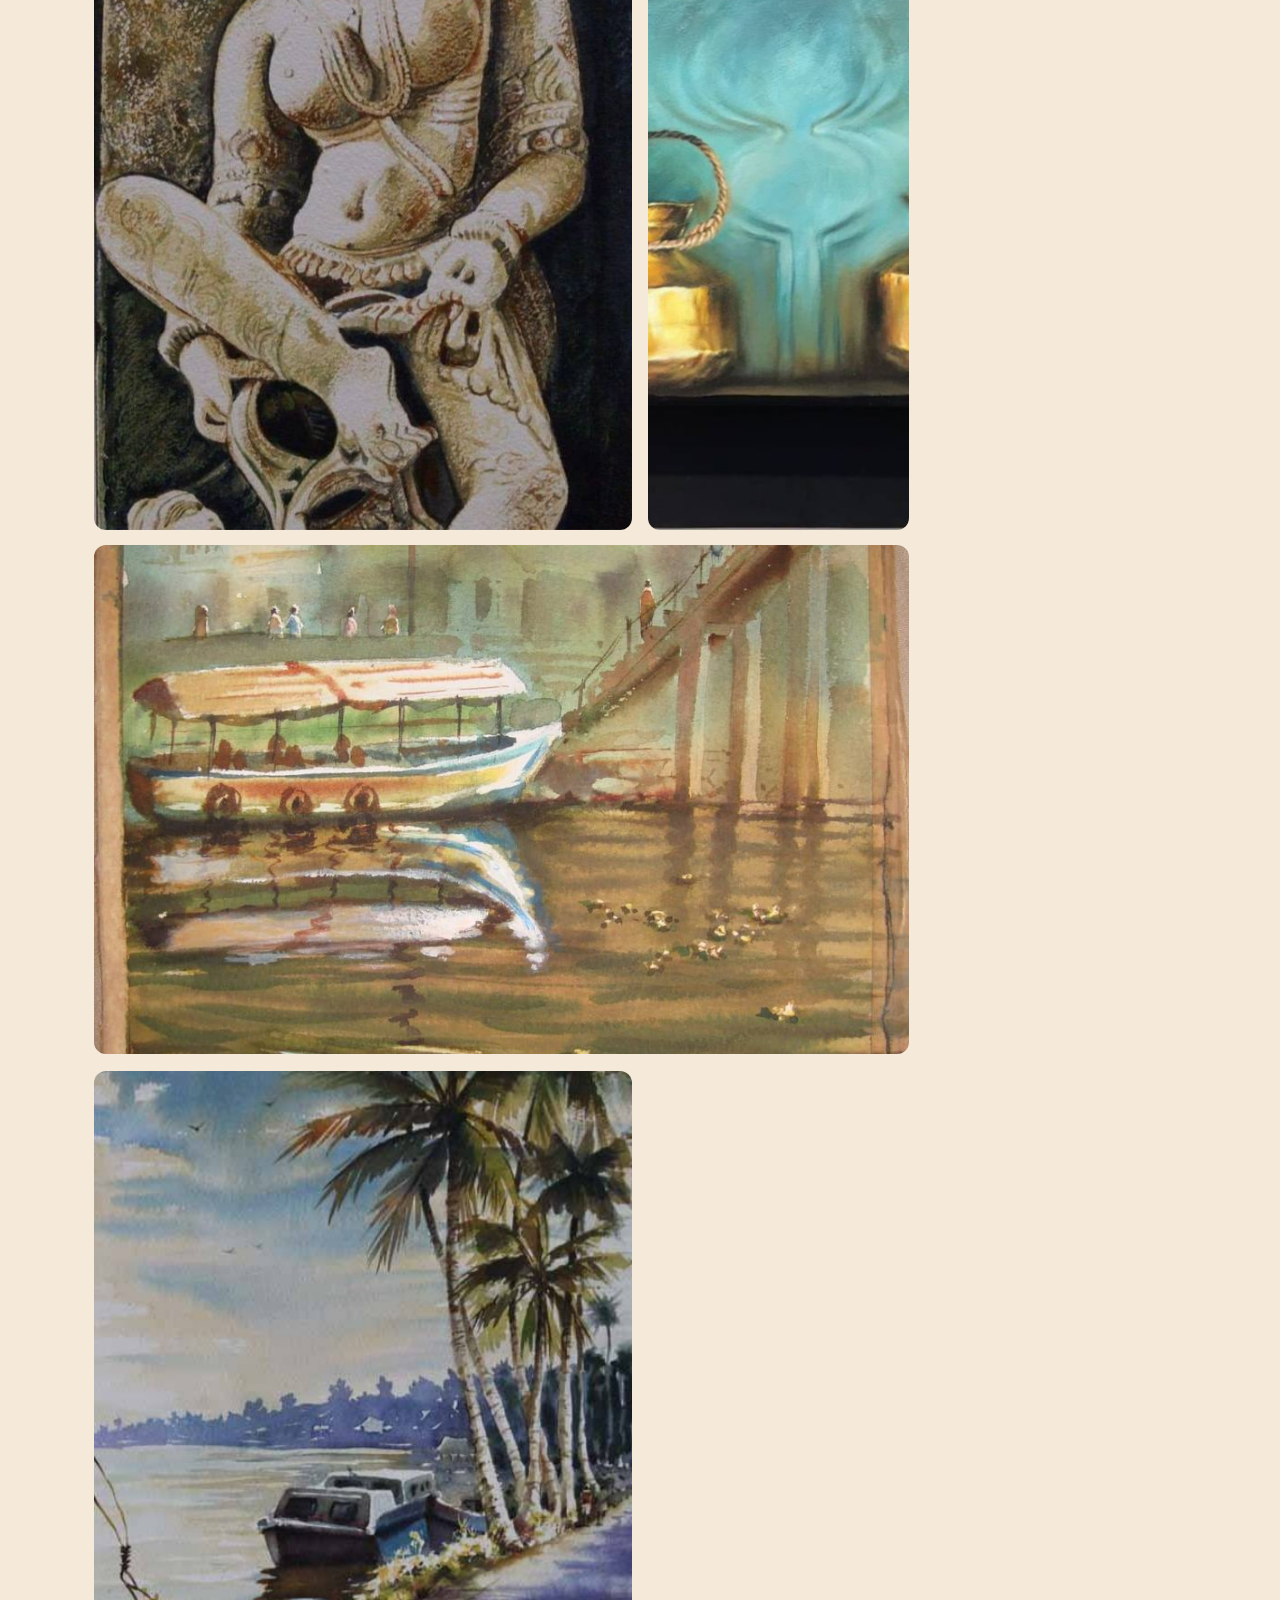
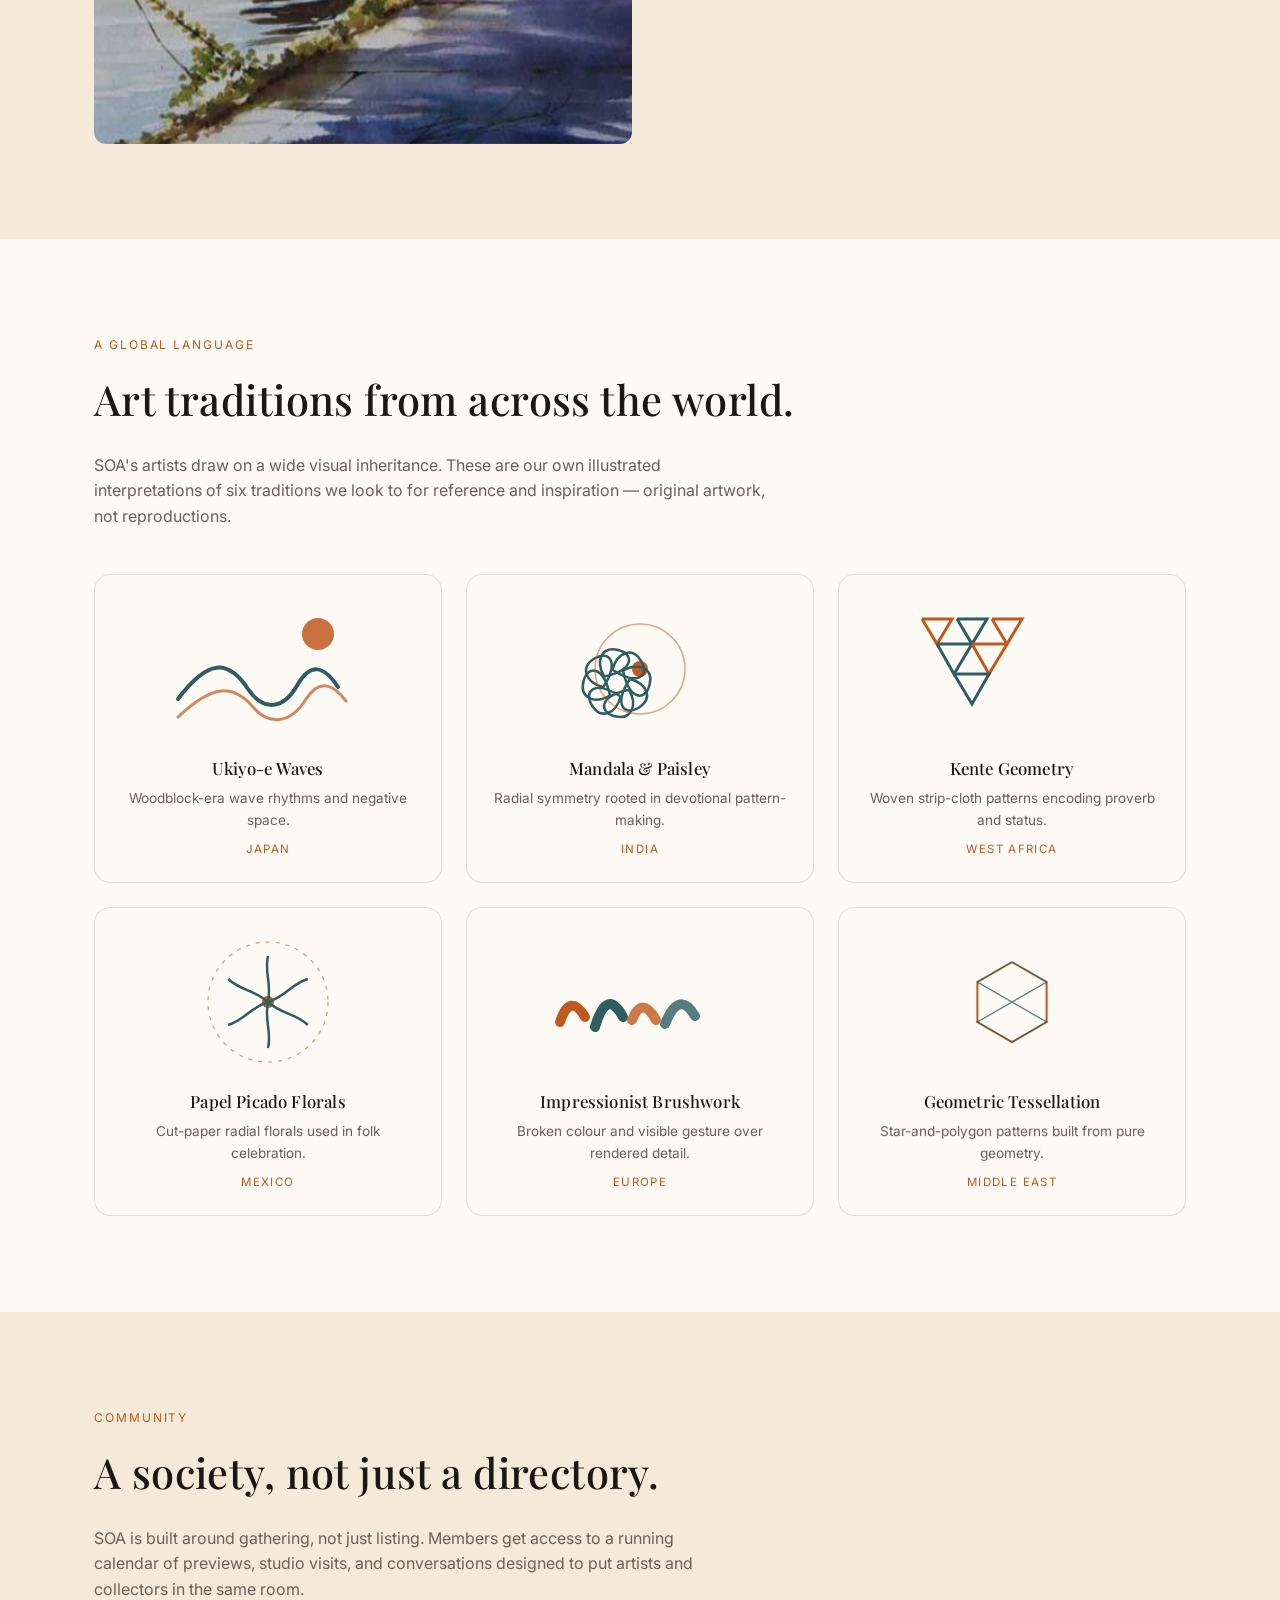
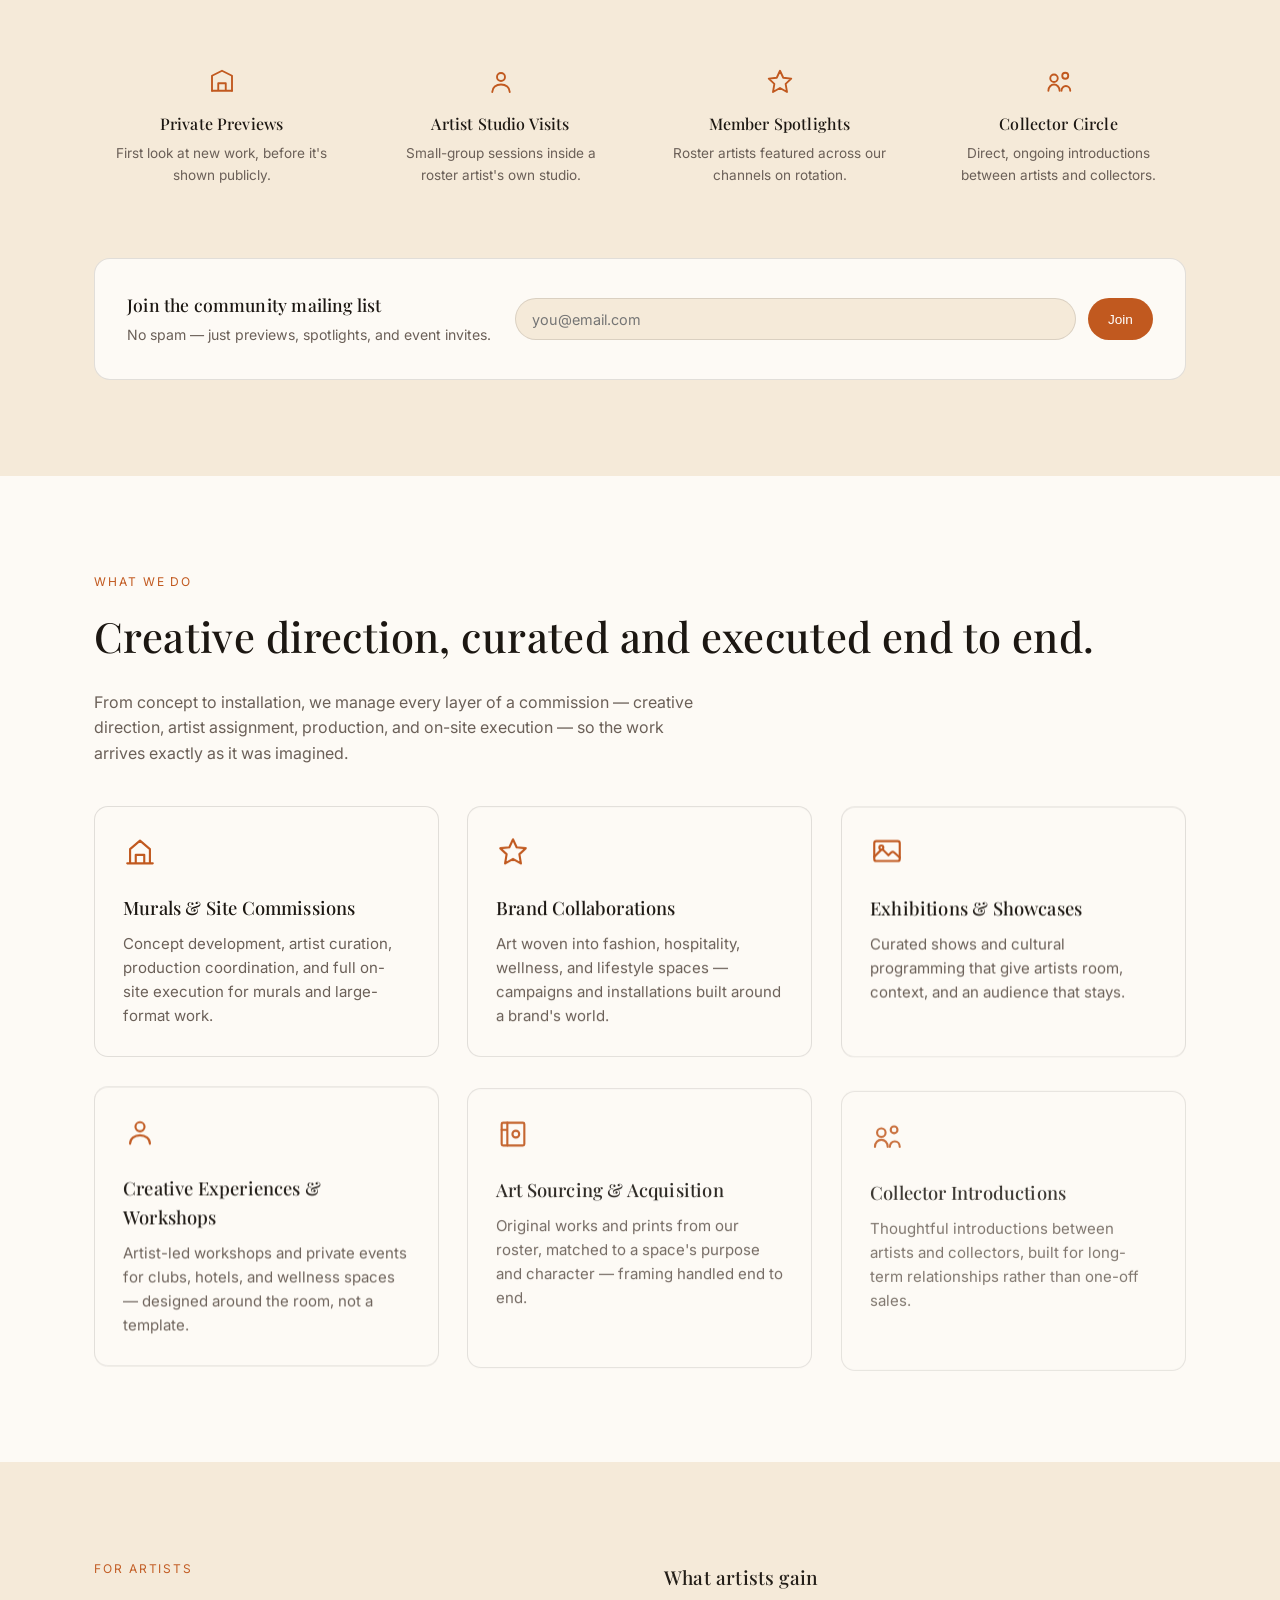
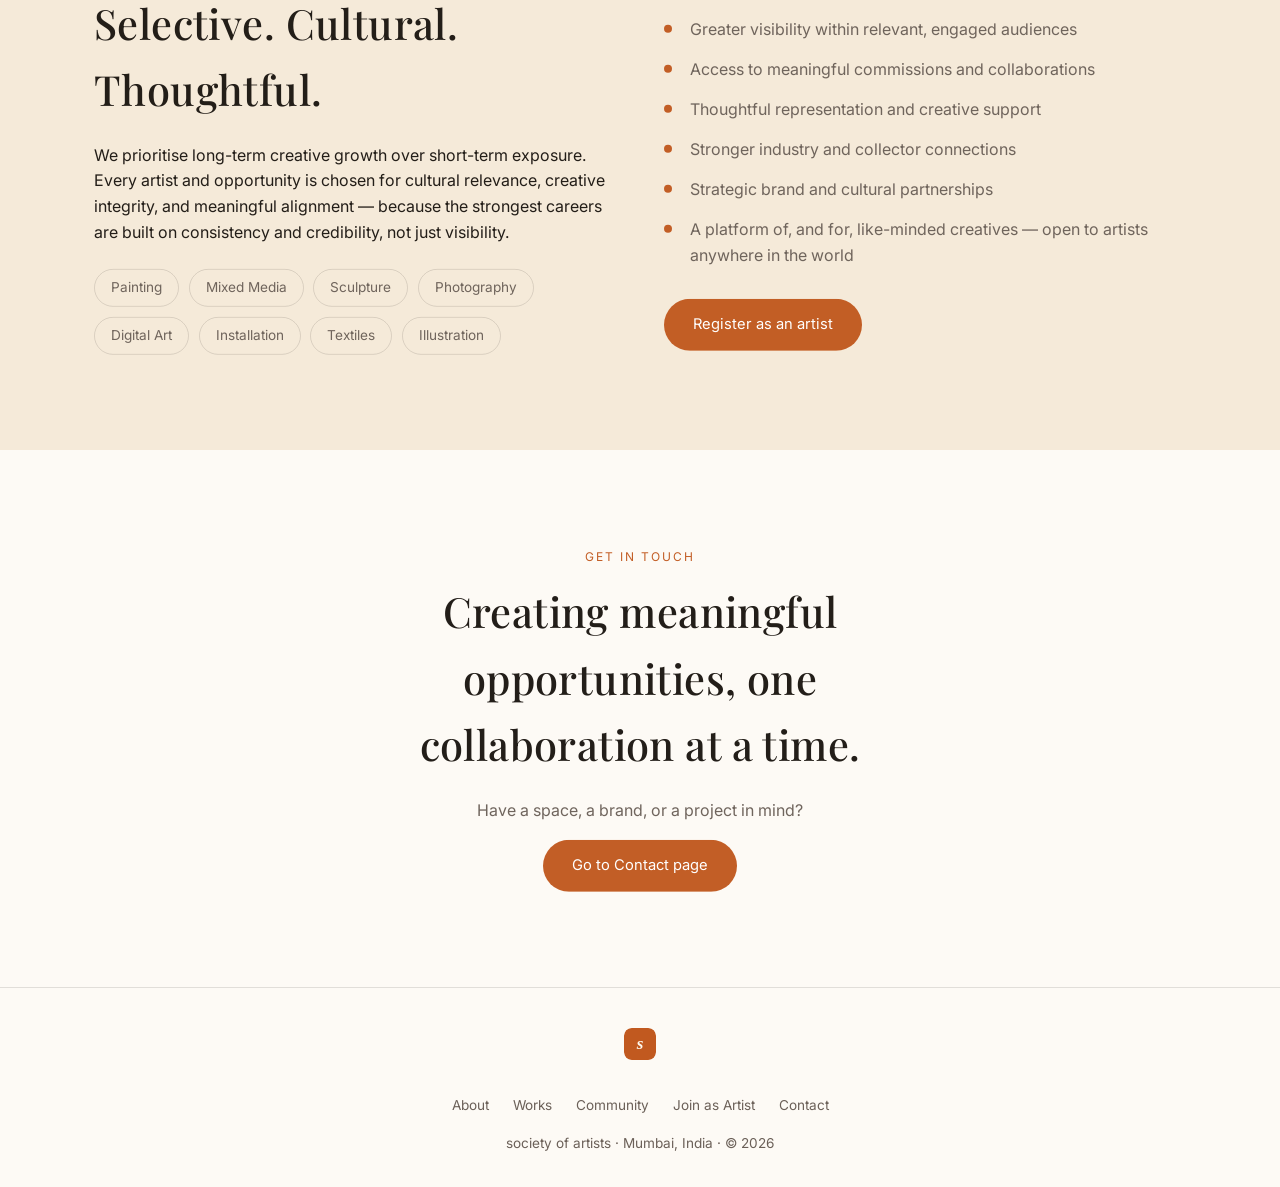
==== commit dd8b0282: "Add logo, artist self-registration, community section, contact page - Recreated the provided logo as" ====
--- a/index.html
+++ b/index.html
@@ -5,555 +5,35 @@
 <meta name="viewport" content="width=device-width, initial-scale=1.0">
 <title>Society of Artists — Creators | Curators | Story Tellers</title>
 <meta name="description" content="Society of Artists is a Mumbai-based art curation and commissioning collective — connecting artists with brands, spaces, and collectors through murals, exhibitions, and cultural collaborations.">
+<link rel="icon" href="assets/logo-mark.svg" type="image/svg+xml">
 <link rel="preconnect" href="https://fonts.googleapis.com">
 <link rel="preconnect" href="https://fonts.gstatic.com" crossorigin>
 <link href="https://fonts.googleapis.com/css2?family=Inter:wght@300;400;500;600;700&family=Playfair+Display:ital,wght@0,400;0,500;0,600;1,400&display=swap" rel="stylesheet">
-<style>
-  :root {
-    --bg: #fdfcf9;
-    --bg-alt: #f3efe7;
-    --fg: #1a1a1a;
-    --muted: #6b6b6b;
-    --accent: #b5482a;
-    --accent-2: #2f5d62;
-    --border: rgba(26,26,26,0.12);
-  }
-  @media (prefers-color-scheme: dark) {
-    :root {
-      --bg: #14120f;
-      --bg-alt: #1c1913;
-      --fg: #f2ede4;
-      --muted: #a8a29a;
-      --accent: #e0794f;
-      --accent-2: #6fb3b8;
-      --border: rgba(242,237,228,0.14);
-    }
-  }
-  * { box-sizing: border-box; }
-  html { scroll-behavior: smooth; }
-  body {
-    margin: 0;
-    background: var(--bg);
-    color: var(--fg);
-    font-family: 'Inter', sans-serif;
-    line-height: 1.6;
-    -webkit-font-smoothing: antialiased;
-    overflow-x: hidden;
-  }
-  h1, h2, h3, .serif {
-    font-family: 'Playfair Display', serif;
-    font-weight: 500;
-    letter-spacing: 0.01em;
-    margin: 0;
-  }
-  a { color: inherit; }
-  img { max-width: 100%; }
-  .wrap {
-    max-width: 1140px;
-    margin: 0 auto;
-    padding: 0 1.5rem;
-  }
-  .accent { color: var(--accent); font-style: italic; }
-
-  /* Header */
-  header {
-    position: fixed;
-    top: 0;
-    left: 0;
-    right: 0;
-    z-index: 50;
-    background: color-mix(in srgb, var(--bg) 85%, transparent);
-    backdrop-filter: blur(10px);
-    border-bottom: 1px solid transparent;
-    transition: border-color 0.3s ease, background 0.3s ease;
-  }
-  header.scrolled { border-bottom-color: var(--border); }
-  .nav {
-    display: flex;
-    align-items: center;
-    justify-content: space-between;
-    padding: 1.1rem 1.5rem;
-    max-width: 1140px;
-    margin: 0 auto;
-  }
-  .brand {
-    font-family: 'Playfair Display', serif;
-    font-size: 1.15rem;
-    letter-spacing: 0.03em;
-    text-decoration: none;
-  }
-  .brand .accent { font-style: normal; }
-  nav ul {
-    list-style: none;
-    display: flex;
-    gap: 2rem;
-    margin: 0;
-    padding: 0;
-  }
-  nav ul a {
-    text-decoration: none;
-    font-size: 0.92rem;
-    color: var(--muted);
-    transition: color 0.2s ease;
-    position: relative;
-  }
-  nav ul a::after {
-    content: "";
-    position: absolute;
-    left: 0; right: 0; bottom: -4px;
-    height: 1px;
-    background: var(--accent);
-    transform: scaleX(0);
-    transform-origin: left;
-    transition: transform 0.25s ease;
-  }
-  nav ul a:hover, nav ul a:focus-visible { color: var(--fg); }
-  nav ul a:hover::after { transform: scaleX(1); }
-
-  .nav-toggle {
-    display: none;
-    width: 40px; height: 40px;
-    border: none;
-    background: transparent;
-    cursor: pointer;
-    flex-direction: column;
-    justify-content: center;
-    align-items: center;
-    gap: 5px;
-  }
-  .nav-toggle span {
-    width: 22px; height: 1.5px;
-    background: var(--fg);
-    transition: transform 0.25s ease, opacity 0.25s ease;
-  }
-  .nav-toggle[aria-expanded="true"] span:nth-child(1) { transform: translateY(6.5px) rotate(45deg); }
-  .nav-toggle[aria-expanded="true"] span:nth-child(2) { opacity: 0; }
-  .nav-toggle[aria-expanded="true"] span:nth-child(3) { transform: translateY(-6.5px) rotate(-45deg); }
-
-  @media (max-width: 780px) {
-    .nav-toggle { display: flex; }
-    nav ul {
-      position: fixed;
-      top: 66px; left: 0; right: 0;
-      flex-direction: column;
-      gap: 0;
-      background: var(--bg);
-      border-bottom: 1px solid var(--border);
-      max-height: 0;
-      overflow: hidden;
-      transition: max-height 0.3s ease;
-    }
-    nav ul.is-open { max-height: 420px; }
-    nav ul a {
-      display: block;
-      padding: 1rem 1.5rem;
-      border-top: 1px solid var(--border);
-    }
-    nav ul a::after { display: none; }
-  }
-
-  /* ===== Hero ===== */
-  .hero {
-    position: relative;
-    height: 100svh;
-    min-height: 560px;
-    display: flex;
-    align-items: center;
-    justify-content: center;
-    overflow: hidden;
-    color: #fdfcf9;
-    text-align: center;
-  }
-  .hero-slides {
-    position: absolute;
-    inset: 0;
-    z-index: 0;
-  }
-  .hero-slide {
-    position: absolute;
-    inset: 0;
-    background-size: cover;
-    background-position: center;
-    opacity: 0;
-    transform: scale(1.12);
-    will-change: transform, opacity;
-  }
-  .hero-slide.is-active { opacity: 1; }
-  .hero::before {
-    content: "";
-    position: absolute;
-    inset: 0;
-    z-index: 1;
-    background: linear-gradient(180deg, rgba(10,9,7,0.55) 0%, rgba(10,9,7,0.35) 45%, rgba(10,9,7,0.75) 100%);
-  }
-  .hero-content {
-    position: relative;
-    z-index: 2;
-    padding: 0 1.5rem;
-  }
-  .hero .kicker {
-    text-transform: uppercase;
-    letter-spacing: 0.22em;
-    font-size: 0.78rem;
-    color: rgba(253,252,249,0.85);
-    margin-bottom: 1.25rem;
-    display: block;
-  }
-  .hero h1 {
-    font-size: clamp(2.4rem, 6.4vw, 4.6rem);
-    line-height: 1.06;
-    max-width: 18em;
-    margin: 0 auto;
-    text-wrap: balance;
-  }
-  .hero p.lede {
-    max-width: 36rem;
-    margin: 1.75rem auto 0;
-    color: rgba(253,252,249,0.85);
-    font-size: 1.1rem;
-  }
-  .hero .ctas {
-    margin-top: 2.5rem;
-    display: flex;
-    gap: 1rem;
-    justify-content: center;
-    flex-wrap: wrap;
-  }
-  .btn {
-    display: inline-block;
-    padding: 0.85rem 1.75rem;
-    border-radius: 999px;
-    font-size: 0.92rem;
-    text-decoration: none;
-    transition: transform 0.2s ease, opacity 0.2s ease, box-shadow 0.2s ease;
-    cursor: pointer;
-    border: 1px solid transparent;
-  }
-  .btn:hover { transform: translateY(-2px); }
-  .btn-primary { background: var(--accent); color: #fff; }
-  .btn-primary:hover { box-shadow: 0 10px 30px rgba(181,72,42,0.35); }
-  .btn-outline { border-color: rgba(253,252,249,0.5); color: #fdfcf9; }
-  .btn-outline:hover { background: rgba(253,252,249,0.1); }
-
-  .scroll-cue {
-    position: absolute;
-    bottom: 1.75rem;
-    left: 50%;
-    transform: translateX(-50%);
-    z-index: 2;
-    display: flex;
-    flex-direction: column;
-    align-items: center;
-    gap: 0.4rem;
-    color: rgba(253,252,249,0.75);
-    font-size: 0.7rem;
-    letter-spacing: 0.18em;
-    text-transform: uppercase;
-  }
-  .scroll-cue .line {
-    width: 1px;
-    height: 34px;
-    background: rgba(253,252,249,0.5);
-    overflow: hidden;
-    position: relative;
-  }
-  .scroll-cue .line::after {
-    content: "";
-    position: absolute;
-    top: -100%;
-    left: 0; right: 0;
-    height: 100%;
-    background: #fdfcf9;
-    animation: scrollDrop 1.8s ease-in-out infinite;
-  }
-  @keyframes scrollDrop {
-    0% { top: -100%; }
-    60% { top: 100%; }
-    100% { top: 100%; }
-  }
-
-  /* Orbiting 3D ornament (Zdog) */
-  .hero-orn {
-    position: absolute;
-    z-index: 2;
-    top: 18%;
-    right: 6%;
-    width: 130px;
-    height: 130px;
-    opacity: 0.9;
-    pointer-events: none;
-  }
-  @media (max-width: 780px) { .hero-orn { display: none; } }
-
-  section { padding: 6rem 0; }
-  .section-alt { background: var(--bg-alt); }
-  .eyebrow {
-    text-transform: uppercase;
-    letter-spacing: 0.16em;
-    font-size: 0.75rem;
-    color: var(--accent);
-    display: block;
-    margin-bottom: 0.75rem;
-  }
-  h2.title { font-size: clamp(1.8rem, 3.5vw, 2.6rem); margin-bottom: 1.25rem; }
-  .reveal { opacity: 0; }
-
-  /* About */
-  .about-grid {
-    display: grid;
-    grid-template-columns: 1.1fr 1fr;
-    gap: 3.5rem;
-    align-items: start;
-  }
-  @media (max-width: 800px) {
-    .about-grid { grid-template-columns: 1fr; gap: 2.5rem; }
-  }
-  blockquote {
-    margin: 1.5rem 0 0;
-    padding-left: 1.25rem;
-    border-left: 2px solid var(--accent);
-    font-family: 'Playfair Display', serif;
-    font-style: italic;
-    font-size: 1.15rem;
-    color: var(--fg);
-  }
-  blockquote cite {
-    display: block;
-    margin-top: 0.75rem;
-    font-family: 'Inter', sans-serif;
-    font-style: normal;
-    font-size: 0.85rem;
-    color: var(--muted);
-  }
-
-  /* Services */
-  .grid-3 {
-    display: grid;
-    grid-template-columns: repeat(3, 1fr);
-    gap: 1.75rem;
-    margin-top: 2.5rem;
-  }
-  @media (max-width: 860px) { .grid-3 { grid-template-columns: repeat(2, 1fr); } }
-  @media (max-width: 560px) { .grid-3 { grid-template-columns: 1fr; } }
-  .card {
-    background: var(--bg);
-    border: 1px solid var(--border);
-    border-radius: 14px;
-    padding: 1.75rem;
-    transform-style: preserve-3d;
-    will-change: transform;
-  }
-  .card svg { width: 34px; height: 34px; color: var(--accent); margin-bottom: 1rem; transform: translateZ(25px); }
-  .card h3 { font-size: 1.15rem; margin-bottom: 0.6rem; transform: translateZ(20px); }
-  .card p { color: var(--muted); font-size: 0.94rem; margin: 0; transform: translateZ(20px); }
-
-  /* Lightbox */
-  .lightbox {
-    position: fixed;
-    inset: 0;
-    z-index: 100;
-    background: rgba(10,9,7,0.92);
-    display: none;
-    align-items: center;
-    justify-content: center;
-    padding: 3rem 1.5rem;
-  }
-  .lightbox.is-open { display: flex; }
-  .lightbox img { max-width: 90vw; max-height: 80vh; border-radius: 6px; box-shadow: 0 30px 80px rgba(0,0,0,0.5); }
-  .lightbox figcaption { color: #f2ede4; text-align: center; margin-top: 1rem; font-size: 0.9rem; letter-spacing: 0.03em; }
-  .lightbox-close {
-    position: absolute;
-    top: 1.5rem; right: 1.5rem;
-    width: 42px; height: 42px;
-    border-radius: 50%;
-    border: 1px solid rgba(242,237,228,0.4);
-    background: transparent;
-    color: #f2ede4;
-    font-size: 1.3rem;
-    cursor: pointer;
-    display: flex; align-items: center; justify-content: center;
-  }
-  .lightbox-close:hover { background: rgba(242,237,228,0.12); }
-  .gallery img { cursor: zoom-in; }
-
-  /* Disciplines */
-  .tag-row {
-    display: flex;
-    flex-wrap: wrap;
-    gap: 0.6rem;
-    margin-top: 1.5rem;
-  }
-  .tag {
-    border: 1px solid var(--border);
-    border-radius: 999px;
-    padding: 0.45rem 1rem;
-    font-size: 0.85rem;
-    color: var(--muted);
-  }
-
-  /* For Artists */
-  .split {
-    display: grid;
-    grid-template-columns: 1fr 1fr;
-    gap: 3rem;
-    align-items: center;
-  }
-  @media (max-width: 800px) { .split { grid-template-columns: 1fr; } }
-  ul.checklist { list-style: none; padding: 0; margin: 1.5rem 0 0; }
-  ul.checklist li {
-    padding-left: 1.6rem;
-    position: relative;
-    margin-bottom: 0.9rem;
-    color: var(--muted);
-  }
-  ul.checklist li::before {
-    content: "";
-    position: absolute;
-    left: 0;
-    top: 0.5em;
-    width: 8px;
-    height: 8px;
-    border-radius: 50%;
-    background: var(--accent);
-  }
-
-  /* Contact */
-  .contact-box {
-    text-align: center;
-    max-width: 40rem;
-    margin: 0 auto;
-  }
-  .contact-links {
-    display: flex;
-    justify-content: center;
-    gap: 2rem;
-    flex-wrap: wrap;
-    margin-top: 2rem;
-    font-size: 0.95rem;
-  }
-  .contact-links a {
-    text-decoration: none;
-    border-bottom: 1px solid var(--border);
-    padding-bottom: 2px;
-    transition: border-color 0.2s ease, color 0.2s ease;
-  }
-  .contact-links a:hover { border-color: var(--accent); color: var(--accent); }
-
-  /* Works gallery */
-  .gallery {
-    display: grid;
-    grid-template-columns: repeat(4, 1fr);
-    gap: 1rem;
-    margin-top: 2.5rem;
-  }
-  .gallery figure {
-    margin: 0;
-    grid-column: span 2;
-    border-radius: 12px;
-    overflow: hidden;
-    background: var(--bg-alt);
-    position: relative;
-    transform-style: preserve-3d;
-    will-change: transform;
-  }
-  @media (min-width: 700px) {
-    .gallery figure:nth-child(1) { grid-column: span 3; }
-    .gallery figure:nth-child(2) { grid-column: span 1; }
-    .gallery figure:nth-child(6) { grid-column: span 1; }
-    .gallery figure:nth-child(7) { grid-column: span 3; }
-  }
-  .gallery img {
-    width: 100%;
-    height: 100%;
-    aspect-ratio: 4 / 5;
-    object-fit: cover;
-    display: block;
-    transform: translateZ(0) scale(1.001);
-    transition: transform 0.5s ease;
-  }
-  .gallery figure:nth-child(1) img,
-  .gallery figure:nth-child(7) img { aspect-ratio: 16 / 10; }
-  .gallery figure:hover img { transform: scale(1.06); }
-  .gallery figcaption {
-    position: absolute;
-    inset: auto 0 0 0;
-    padding: 0.9rem 1rem;
-    font-size: 0.78rem;
-    letter-spacing: 0.03em;
-    color: #fff;
-    background: linear-gradient(to top, rgba(0,0,0,0.65), transparent);
-    opacity: 0;
-    transition: opacity 0.25s ease;
-    transform: translateZ(30px);
-  }
-  .gallery figure:hover figcaption,
-  .gallery figure:focus-within figcaption { opacity: 1; }
-  @media (max-width: 700px) {
-    .gallery { grid-template-columns: repeat(2, 1fr); }
-    .gallery figure { grid-column: span 1 !important; }
-  }
-
-  /* World Art illustration band */
-  .world-intro { max-width: 42rem; }
-  .world-grid {
-    display: grid;
-    grid-template-columns: repeat(3, 1fr);
-    gap: 1.5rem;
-    margin-top: 2.75rem;
-  }
-  @media (max-width: 900px) { .world-grid { grid-template-columns: repeat(2, 1fr); } }
-  @media (max-width: 560px) { .world-grid { grid-template-columns: 1fr; } }
-  .world-card {
-    background: var(--bg);
-    border: 1px solid var(--border);
-    border-radius: 16px;
-    padding: 1.5rem;
-    text-align: center;
-    transform-style: preserve-3d;
-    will-change: transform;
-  }
-  .world-card svg { width: 100%; height: 140px; display: block; margin: 0 auto 1rem; }
-  .world-card h3 { font-size: 1.05rem; transform: translateZ(20px); }
-  .world-card p { color: var(--muted); font-size: 0.85rem; margin: 0.4rem 0 0; transform: translateZ(20px); }
-  .world-card .region { color: var(--accent); font-size: 0.72rem; text-transform: uppercase; letter-spacing: 0.12em; transform: translateZ(20px); display:block; margin-top:0.5rem; }
-
-  .draw-path { stroke-dasharray: var(--len, 800); stroke-dashoffset: var(--len, 800); }
-  .draw-path.drawn { stroke-dashoffset: 0; transition: stroke-dashoffset 1.6s ease; }
-
-  footer {
-    border-top: 1px solid var(--border);
-    padding: 2rem 1.5rem;
-    text-align: center;
-    color: var(--muted);
-    font-size: 0.85rem;
-  }
-
-  @media (prefers-reduced-motion: reduce) {
-    * { transition: none !important; animation: none !important; scroll-behavior: auto !important; }
-    .hero-slide { opacity: 1 !important; transform: none !important; }
-    .hero-slide:not(:first-child) { display: none; }
-    .reveal { opacity: 1 !important; transform: none !important; }
-  }
-</style>
+<link rel="stylesheet" href="assets/style.css">
 </head>
 <body>
 
 <header id="site-header">
   <div class="nav">
-    <a class="brand" href="#top">society <span class="accent">of artists</span></a>
+    <a class="brand" href="index.html#top"><img src="assets/logo-mark.svg" alt="" width="34" height="34">society <span class="accent">of artists</span></a>
     <button class="nav-toggle" id="nav-toggle" aria-expanded="false" aria-controls="primary-nav" aria-label="Toggle navigation menu">
       <span></span><span></span><span></span>
     </button>
-    <nav aria-label="Primary">
-      <ul id="primary-nav">
-        <li><a href="#about">About</a></li>
-        <li><a href="#works">Works</a></li>
-        <li><a href="#world-art">World Art</a></li>
-        <li><a href="#what-we-do">What We Do</a></li>
-        <li><a href="#for-artists">For Artists</a></li>
-        <li><a href="#contact">Contact</a></li>
-      </ul>
-    </nav>
+    <div class="nav-links">
+      <nav aria-label="Primary">
+        <ul id="primary-nav">
+          <li><a href="#about">About</a></li>
+          <li><a href="#works">Works</a></li>
+          <li><a href="#world-art">World Art</a></li>
+          <li><a href="#community">Community</a></li>
+          <li><a href="#what-we-do">What We Do</a></li>
+          <li><a href="contact.html">Contact</a></li>
+        </ul>
+      </nav>
+      <div class="nav-cta" id="nav-cta">
+        <a class="btn btn-primary btn-sm" href="register.html">Join as Artist</a>
+      </div>
+    </div>
   </div>
 </header>
 
@@ -577,7 +57,7 @@
       </p>
       <div class="ctas">
         <a class="btn btn-primary" href="#what-we-do">Explore what we do</a>
-        <a class="btn btn-outline" href="#for-artists">Join our roster</a>
+        <a class="btn btn-outline" href="register.html">Join our roster</a>
       </div>
     </div>
     <div class="scroll-cue"><span>Scroll</span><span class="line"></span></div>
@@ -763,7 +243,52 @@
     </div>
   </section>
 
-  <section id="what-we-do" class="section-alt">
+  <section id="community" class="section-alt">
+    <div class="wrap">
+      <span class="eyebrow reveal">Community</span>
+      <h2 class="title reveal">A society, not just a directory.</h2>
+      <p class="reveal" style="max-width:38rem;color:var(--muted);">
+        SOA is built around gathering, not just listing. Members get access to a
+        running calendar of previews, studio visits, and conversations designed to
+        put artists and collectors in the same room.
+      </p>
+      <div class="community-grid">
+        <div class="community-card tilt-card">
+          <svg viewBox="0 0 24 24" fill="none" stroke="currentColor" stroke-width="1.5"><path d="M4 19V7l8-4 8 4v12" stroke-linecap="round" stroke-linejoin="round"/><path d="M4 19h16M9 19v-6h6v6" stroke-linecap="round" stroke-linejoin="round"/></svg>
+          <h3>Private Previews</h3>
+          <p>First look at new work, before it's shown publicly.</p>
+        </div>
+        <div class="community-card tilt-card">
+          <svg viewBox="0 0 24 24" fill="none" stroke="currentColor" stroke-width="1.5"><circle cx="12" cy="8" r="3.2"/><path d="M5 20c0-3.6 3.1-6 7-6s7 2.4 7 6" stroke-linecap="round"/></svg>
+          <h3>Artist Studio Visits</h3>
+          <p>Small-group sessions inside a roster artist's own studio.</p>
+        </div>
+        <div class="community-card tilt-card">
+          <svg viewBox="0 0 24 24" fill="none" stroke="currentColor" stroke-width="1.5"><path d="M12 3l2.6 5.6L21 9.3l-4.5 4.2L17.6 20 12 16.8 6.4 20l1.1-6.5L3 9.3l6.4-.7L12 3z" stroke-linecap="round" stroke-linejoin="round"/></svg>
+          <h3>Member Spotlights</h3>
+          <p>Roster artists featured across our channels on rotation.</p>
+        </div>
+        <div class="community-card tilt-card">
+          <svg viewBox="0 0 24 24" fill="none" stroke="currentColor" stroke-width="1.5"><circle cx="8" cy="9" r="3"/><circle cx="17" cy="7" r="2.4"/><path d="M3.5 19c0-3 2.2-5 4.5-5s4.5 2 4.5 5" stroke-linecap="round"/><path d="M14 19c0-2.2 1.6-3.8 3.5-3.8s3.5 1.6 3.5 3.8" stroke-linecap="round"/></svg>
+          <h3>Collector Circle</h3>
+          <p>Direct, ongoing introductions between artists and collectors.</p>
+        </div>
+      </div>
+
+      <div class="community-cta reveal">
+        <div>
+          <h3 style="font-size:1.1rem;margin-bottom:0.3rem;">Join the community mailing list</h3>
+          <p style="color:var(--muted);font-size:0.88rem;margin:0;">No spam — just previews, spotlights, and event invites.</p>
+        </div>
+        <form data-mailto="nishisavai@societyofartists.in" data-subject="Community mailing list signup">
+          <input type="email" name="email" placeholder="you@email.com" required data-field="Email" aria-label="Email address">
+          <button type="submit" class="btn btn-primary btn-sm">Join</button>
+        </form>
+      </div>
+    </div>
+  </section>
+
+  <section id="what-we-do">
     <div class="wrap">
       <span class="eyebrow reveal">What We Do</span>
       <h2 class="title reveal">Creative direction, curated and executed end to end.</h2>
@@ -807,7 +332,7 @@
     </div>
   </section>
 
-  <section id="for-artists">
+  <section id="for-artists" class="section-alt">
     <div class="wrap split">
       <div class="reveal">
         <span class="eyebrow">For Artists</span>
@@ -837,34 +362,37 @@
           <li>Thoughtful representation and creative support</li>
           <li>Stronger industry and collector connections</li>
           <li>Strategic brand and cultural partnerships</li>
-          <li>A platform of, and for, like-minded creatives</li>
+          <li>A platform of, and for, like-minded creatives — open to artists anywhere in the world</li>
         </ul>
-        <a class="btn btn-primary" style="margin-top:1rem;" href="mailto:nishisavai@societyofartists.in?subject=Joining%20the%20SOA%20Roster">
-          Apply to join
+        <a class="btn btn-primary" style="margin-top:1rem;" href="register.html">
+          Register as an artist
         </a>
       </div>
     </div>
   </section>
 
-  <section id="contact" class="section-alt">
+  <section id="contact">
     <div class="wrap contact-box reveal">
       <span class="eyebrow">Get in Touch</span>
       <h2 class="title">Creating meaningful opportunities, one collaboration at a time.</h2>
       <p style="color:var(--muted);">
-        Have a space, a brand, or a project in mind? We'd be glad to discuss the
-        right experience for it.
-      </p>
-      <div class="contact-links">
-        <a href="mailto:nishisavai@societyofartists.in">nishisavai@societyofartists.in</a>
-        <a href="tel:+919820972689">+91 98209 72689</a>
-        <a href="https://instagram.com/societyofartists__" target="_blank" rel="noopener">@societyofartists__</a>
-      </div>
+        Have a space, a brand, or a project in mind?
+      </p>
+      <a class="btn btn-primary" href="contact.html">Go to Contact page</a>
     </div>
   </section>
 
 </main>
 
 <footer>
+  <img src="assets/logo-mark.svg" alt="">
+  <div class="footer-links">
+    <a href="index.html#about">About</a>
+    <a href="index.html#works">Works</a>
+    <a href="index.html#community">Community</a>
+    <a href="register.html">Join as Artist</a>
+    <a href="contact.html">Contact</a>
+  </div>
   society of artists · Mumbai, India · &copy; 2026
 </footer>
 
@@ -880,163 +408,7 @@
 <script src="assets/vendor/ScrollTrigger.min.js"></script>
 <script src="assets/vendor/vanilla-tilt.min.js"></script>
 <script src="assets/vendor/zdog.dist.min.js"></script>
-<script>
-(function () {
-  var reduced = window.matchMedia('(prefers-reduced-motion: reduce)').matches;
-  var isTouch = window.matchMedia('(hover: none)').matches;
-
-  /* Sticky header shadow state */
-  var header = document.getElementById('site-header');
-  window.addEventListener('scroll', function () {
-    header.classList.toggle('scrolled', window.scrollY > 20);
-  }, { passive: true });
-
-  /* Mobile nav toggle */
-  var navToggle = document.getElementById('nav-toggle');
-  var primaryNav = document.getElementById('primary-nav');
-  navToggle.addEventListener('click', function () {
-    var open = primaryNav.classList.toggle('is-open');
-    navToggle.setAttribute('aria-expanded', open ? 'true' : 'false');
-  });
-  primaryNav.querySelectorAll('a').forEach(function (a) {
-    a.addEventListener('click', function () {
-      primaryNav.classList.remove('is-open');
-      navToggle.setAttribute('aria-expanded', 'false');
-    });
-  });
-
-  /* Hero Ken Burns crossfade */
-  var slides = document.querySelectorAll('.hero-slide');
-  if (!reduced && slides.length) {
-    var i = 0;
-    slides.forEach(function (s, idx) {
-      gsap.set(s, { scale: idx === 0 ? 1.06 : 1.12 });
-    });
-    function nextSlide() {
-      var current = slides[i];
-      var next = slides[(i + 1) % slides.length];
-      gsap.to(current, { opacity: 0, scale: 1.18, duration: 2, ease: 'power1.inOut' });
-      gsap.fromTo(next, { opacity: 0, scale: 1.12 }, { opacity: 1, scale: 1.02, duration: 2, ease: 'power1.inOut' });
-      current.classList.remove('is-active');
-      next.classList.add('is-active');
-      i = (i + 1) % slides.length;
-    }
-    gsap.to(slides[0], { scale: 1.0, duration: 7, ease: 'none' });
-    setInterval(nextSlide, 5500);
-  }
-
-  /* GSAP + ScrollTrigger reveals */
-  if (window.gsap && window.ScrollTrigger) {
-    gsap.registerPlugin(ScrollTrigger);
-
-    gsap.utils.toArray('.reveal').forEach(function (el) {
-      if (reduced) { gsap.set(el, { opacity: 1 }); return; }
-      gsap.fromTo(el, { opacity: 0, y: 28 }, {
-        opacity: 1, y: 0, duration: 0.9, ease: 'power2.out',
-        scrollTrigger: { trigger: el, start: 'top 85%', once: true }
-      });
-    });
-
-    gsap.utils.toArray('.grid-3, .gallery, .world-grid').forEach(function (grid) {
-      var items = grid.children;
-      if (reduced) { gsap.set(items, { opacity: 1 }); return; }
-      gsap.fromTo(items, { opacity: 0, y: 40 }, {
-        opacity: 1, y: 0, duration: 0.8, stagger: 0.08, ease: 'power2.out',
-        scrollTrigger: { trigger: grid, start: 'top 82%', once: true }
-      });
-    });
-
-    /* Draw-in world-art SVG paths */
-    gsap.utils.toArray('.draw-path').forEach(function (path) {
-      var len = path.getTotalLength ? path.getTotalLength() : 800;
-      path.style.setProperty('--len', len);
-      ScrollTrigger.create({
-        trigger: path.closest('.world-card'),
-        start: 'top 85%',
-        once: true,
-        onEnter: function () { path.classList.add('drawn'); }
-      });
-    });
-  }
-
-  /* Mandala slow spin */
-  if (!reduced) {
-    document.querySelectorAll('.mandala-spin').forEach(function (g) {
-      gsap.to(g, { rotation: 360, duration: 40, repeat: -1, ease: 'none', transformOrigin: '0px 0px' });
-    });
-  }
-
-  /* 3D tilt on cards/gallery/world-cards */
-  if (window.VanillaTilt && !isTouch) {
-    VanillaTilt.init(document.querySelectorAll('.tilt-card'), {
-      max: 8,
-      speed: 400,
-      glare: true,
-      'max-glare': 0.18,
-      scale: 1.02,
-      perspective: 900
-    });
-  }
-
-  /* Gallery lightbox */
-  var lightbox = document.getElementById('lightbox');
-  var lightboxImg = document.getElementById('lightbox-img');
-  var lightboxCaption = document.getElementById('lightbox-caption');
-  document.querySelectorAll('.gallery figure img').forEach(function (img) {
-    img.addEventListener('click', function () {
-      lightboxImg.src = img.src;
-      lightboxImg.alt = img.alt;
-      var cap = img.closest('figure').querySelector('figcaption');
-      lightboxCaption.textContent = cap ? cap.textContent : '';
-      lightbox.classList.add('is-open');
-    });
-  });
-  function closeLightbox() { lightbox.classList.remove('is-open'); lightboxImg.src = ''; }
-  document.getElementById('lightbox-close').addEventListener('click', closeLightbox);
-  lightbox.addEventListener('click', function (e) { if (e.target === lightbox) closeLightbox(); });
-  document.addEventListener('keydown', function (e) { if (e.key === 'Escape') closeLightbox(); });
-
-  /* Zdog 3D ornament in hero — an orbiting ring motif */
-  if (window.Zdog && !reduced) {
-    var illo = new Zdog.Illustration({
-      element: '#hero-orn',
-      zoom: 1.1,
-      dragRotate: false
-    });
-    new Zdog.Shape({
-      addTo: illo,
-      path: [{ x: 0, y: -46 }],
-      stroke: 0
-    });
-    var ring1 = new Zdog.Ellipse({
-      addTo: illo,
-      diameter: 90,
-      stroke: 6,
-      color: '#e0794f',
-      rotate: { x: Zdog.TAU / 5 }
-    });
-    var ring2 = new Zdog.Ellipse({
-      addTo: illo,
-      diameter: 62,
-      stroke: 5,
-      color: '#f2ede4',
-      rotate: { x: Zdog.TAU / 4, y: Zdog.TAU / 8 }
-    });
-    var core = new Zdog.Shape({
-      addTo: illo,
-      stroke: 14,
-      color: '#2f5d62'
-    });
-    function animateOrn() {
-      illo.rotate.y += 0.006;
-      illo.rotate.x += 0.002;
-      illo.updateRenderGraph();
-      requestAnimationFrame(animateOrn);
-    }
-    animateOrn();
-  }
-})();
-</script>
+<script src="assets/main.js"></script>
 
 </body>
 </html>
--- a/assets/style.css
+++ b/assets/style.css
@@ -0,0 +1,694 @@
+:root {
+  --bg: #fdfaf5;
+  --bg-alt: #f5ead9;
+  --fg: #1c1712;
+  --muted: #6b6058;
+  --accent: #c1591f;
+  --accent-2: #2f5d62;
+  --border: rgba(28,23,18,0.12);
+}
+@media (prefers-color-scheme: dark) {
+  :root {
+    --bg: #17110b;
+    --bg-alt: #201810;
+    --fg: #f7ede1;
+    --muted: #b7a99b;
+    --accent: #e88a4a;
+    --accent-2: #6fb3b8;
+    --border: rgba(247,237,225,0.14);
+  }
+}
+* { box-sizing: border-box; }
+html { scroll-behavior: smooth; }
+body {
+  margin: 0;
+  background: var(--bg);
+  color: var(--fg);
+  font-family: 'Inter', sans-serif;
+  line-height: 1.6;
+  -webkit-font-smoothing: antialiased;
+  overflow-x: hidden;
+}
+h1, h2, h3, .serif {
+  font-family: 'Playfair Display', serif;
+  font-weight: 500;
+  letter-spacing: 0.01em;
+  margin: 0;
+}
+a { color: inherit; }
+img { max-width: 100%; }
+.wrap {
+  max-width: 1140px;
+  margin: 0 auto;
+  padding: 0 1.5rem;
+}
+.accent { color: var(--accent); font-style: italic; }
+
+/* Header */
+header {
+  position: fixed;
+  top: 0;
+  left: 0;
+  right: 0;
+  z-index: 50;
+  background: color-mix(in srgb, var(--bg) 85%, transparent);
+  backdrop-filter: blur(10px);
+  border-bottom: 1px solid transparent;
+  transition: border-color 0.3s ease, background 0.3s ease;
+}
+header.scrolled { border-bottom-color: var(--border); }
+.nav {
+  display: flex;
+  align-items: center;
+  justify-content: space-between;
+  padding: 0.9rem 1.5rem;
+  max-width: 1140px;
+  margin: 0 auto;
+  gap: 1.5rem;
+}
+.brand {
+  display: flex;
+  align-items: center;
+  gap: 0.6rem;
+  font-family: 'Playfair Display', serif;
+  font-size: 1.1rem;
+  letter-spacing: 0.03em;
+  text-decoration: none;
+  flex-shrink: 0;
+}
+.brand img { width: 34px; height: 34px; border-radius: 8px; display: block; }
+.brand .accent { font-style: normal; }
+.nav-links {
+  display: flex;
+  align-items: center;
+  gap: 2rem;
+  flex: 1;
+  justify-content: flex-end;
+}
+nav ul {
+  list-style: none;
+  display: flex;
+  gap: 1.75rem;
+  margin: 0;
+  padding: 0;
+}
+nav ul a {
+  text-decoration: none;
+  font-size: 0.92rem;
+  color: var(--muted);
+  transition: color 0.2s ease;
+  position: relative;
+  white-space: nowrap;
+}
+nav ul a::after {
+  content: "";
+  position: absolute;
+  left: 0; right: 0; bottom: -4px;
+  height: 1px;
+  background: var(--accent);
+  transform: scaleX(0);
+  transform-origin: left;
+  transition: transform 0.25s ease;
+}
+nav ul a:hover, nav ul a:focus-visible { color: var(--fg); }
+nav ul a:hover::after { transform: scaleX(1); }
+nav ul a.is-current { color: var(--fg); }
+nav ul a.is-current::after { transform: scaleX(1); }
+
+.nav-cta {
+  flex-shrink: 0;
+}
+
+.nav-toggle {
+  display: none;
+  width: 40px; height: 40px;
+  border: none;
+  background: transparent;
+  cursor: pointer;
+  flex-direction: column;
+  justify-content: center;
+  align-items: center;
+  gap: 5px;
+  flex-shrink: 0;
+}
+.nav-toggle span {
+  width: 22px; height: 1.5px;
+  background: var(--fg);
+  transition: transform 0.25s ease, opacity 0.25s ease;
+}
+.nav-toggle[aria-expanded="true"] span:nth-child(1) { transform: translateY(6.5px) rotate(45deg); }
+.nav-toggle[aria-expanded="true"] span:nth-child(2) { opacity: 0; }
+.nav-toggle[aria-expanded="true"] span:nth-child(3) { transform: translateY(-6.5px) rotate(-45deg); }
+
+@media (max-width: 900px) {
+  .nav-toggle { display: flex; }
+  .nav-links {
+    position: fixed;
+    top: 62px; left: 0; right: 0;
+    flex-direction: column;
+    align-items: stretch;
+    gap: 0;
+    background: var(--bg);
+    border-bottom: 1px solid var(--border);
+    max-height: 0;
+    overflow: hidden;
+    transition: max-height 0.3s ease;
+  }
+  .nav-links.is-open { max-height: 560px; }
+  nav { width: 100%; }
+  nav ul {
+    flex-direction: column;
+    gap: 0;
+  }
+  nav ul a {
+    display: block;
+    padding: 1rem 1.5rem;
+    border-top: 1px solid var(--border);
+  }
+  nav ul a::after { display: none; }
+  .nav-cta {
+    padding: 1rem 1.5rem;
+    border-top: 1px solid var(--border);
+  }
+}
+
+/* ===== Hero ===== */
+.hero {
+  position: relative;
+  height: 100svh;
+  min-height: 560px;
+  display: flex;
+  align-items: center;
+  justify-content: center;
+  overflow: hidden;
+  color: #fdfcf9;
+  text-align: center;
+}
+.hero-slides {
+  position: absolute;
+  inset: 0;
+  z-index: 0;
+}
+.hero-slide {
+  position: absolute;
+  inset: 0;
+  background-size: cover;
+  background-position: center;
+  opacity: 0;
+  transform: scale(1.12);
+  will-change: transform, opacity;
+}
+.hero-slide.is-active { opacity: 1; }
+.hero::before {
+  content: "";
+  position: absolute;
+  inset: 0;
+  z-index: 1;
+  background: linear-gradient(180deg, rgba(20,12,4,0.6) 0%, rgba(20,12,4,0.38) 45%, rgba(20,12,4,0.78) 100%);
+}
+.hero-content {
+  position: relative;
+  z-index: 2;
+  padding: 0 1.5rem;
+}
+.hero .kicker {
+  text-transform: uppercase;
+  letter-spacing: 0.22em;
+  font-size: 0.78rem;
+  color: rgba(253,252,249,0.85);
+  margin-bottom: 1.25rem;
+  display: block;
+}
+.hero h1 {
+  font-size: clamp(2.4rem, 6.4vw, 4.6rem);
+  line-height: 1.06;
+  max-width: 18em;
+  margin: 0 auto;
+  text-wrap: balance;
+}
+.hero p.lede {
+  max-width: 36rem;
+  margin: 1.75rem auto 0;
+  color: rgba(253,252,249,0.85);
+  font-size: 1.1rem;
+}
+.hero .ctas {
+  margin-top: 2.5rem;
+  display: flex;
+  gap: 1rem;
+  justify-content: center;
+  flex-wrap: wrap;
+}
+.btn {
+  display: inline-block;
+  padding: 0.85rem 1.75rem;
+  border-radius: 999px;
+  font-size: 0.92rem;
+  text-decoration: none;
+  transition: transform 0.2s ease, opacity 0.2s ease, box-shadow 0.2s ease;
+  cursor: pointer;
+  border: 1px solid transparent;
+}
+.btn:hover { transform: translateY(-2px); }
+.btn-primary { background: var(--accent); color: #fff; }
+.btn-primary:hover { box-shadow: 0 10px 30px rgba(193,89,31,0.35); }
+.btn-outline { border-color: rgba(253,252,249,0.5); color: #fdfcf9; }
+.btn-outline:hover { background: rgba(253,252,249,0.1); }
+.btn-sm { padding: 0.55rem 1.2rem; font-size: 0.85rem; }
+.btn[disabled] { opacity: 0.6; cursor: not-allowed; transform: none !important; }
+
+.scroll-cue {
+  position: absolute;
+  bottom: 1.75rem;
+  left: 50%;
+  transform: translateX(-50%);
+  z-index: 2;
+  display: flex;
+  flex-direction: column;
+  align-items: center;
+  gap: 0.4rem;
+  color: rgba(253,252,249,0.75);
+  font-size: 0.7rem;
+  letter-spacing: 0.18em;
+  text-transform: uppercase;
+}
+.scroll-cue .line {
+  width: 1px;
+  height: 34px;
+  background: rgba(253,252,249,0.5);
+  overflow: hidden;
+  position: relative;
+}
+.scroll-cue .line::after {
+  content: "";
+  position: absolute;
+  top: -100%;
+  left: 0; right: 0;
+  height: 100%;
+  background: #fdfcf9;
+  animation: scrollDrop 1.8s ease-in-out infinite;
+}
+@keyframes scrollDrop {
+  0% { top: -100%; }
+  60% { top: 100%; }
+  100% { top: 100%; }
+}
+
+.hero-orn {
+  position: absolute;
+  z-index: 2;
+  top: 18%;
+  right: 6%;
+  width: 130px;
+  height: 130px;
+  opacity: 0.9;
+  pointer-events: none;
+}
+@media (max-width: 780px) { .hero-orn { display: none; } }
+
+section { padding: 6rem 0; }
+.section-alt { background: var(--bg-alt); }
+.eyebrow {
+  text-transform: uppercase;
+  letter-spacing: 0.16em;
+  font-size: 0.75rem;
+  color: var(--accent);
+  display: block;
+  margin-bottom: 0.75rem;
+}
+h2.title { font-size: clamp(1.8rem, 3.5vw, 2.6rem); margin-bottom: 1.25rem; }
+.reveal { opacity: 0; }
+
+/* Page hero (non-home pages) */
+.page-hero {
+  padding: 9.5rem 0 3.5rem;
+  text-align: center;
+  background: var(--bg-alt);
+}
+.page-hero h1 { font-size: clamp(2rem, 4.5vw, 3rem); }
+.page-hero p { color: var(--muted); max-width: 34rem; margin: 1rem auto 0; }
+
+/* About */
+.about-grid {
+  display: grid;
+  grid-template-columns: 1.1fr 1fr;
+  gap: 3.5rem;
+  align-items: start;
+}
+@media (max-width: 800px) {
+  .about-grid { grid-template-columns: 1fr; gap: 2.5rem; }
+}
+blockquote {
+  margin: 1.5rem 0 0;
+  padding-left: 1.25rem;
+  border-left: 2px solid var(--accent);
+  font-family: 'Playfair Display', serif;
+  font-style: italic;
+  font-size: 1.15rem;
+  color: var(--fg);
+}
+blockquote cite {
+  display: block;
+  margin-top: 0.75rem;
+  font-family: 'Inter', sans-serif;
+  font-style: normal;
+  font-size: 0.85rem;
+  color: var(--muted);
+}
+
+/* Services / generic 3-col cards */
+.grid-3 {
+  display: grid;
+  grid-template-columns: repeat(3, 1fr);
+  gap: 1.75rem;
+  margin-top: 2.5rem;
+}
+@media (max-width: 860px) { .grid-3 { grid-template-columns: repeat(2, 1fr); } }
+@media (max-width: 560px) { .grid-3 { grid-template-columns: 1fr; } }
+.card {
+  background: var(--bg);
+  border: 1px solid var(--border);
+  border-radius: 14px;
+  padding: 1.75rem;
+  transform-style: preserve-3d;
+  will-change: transform;
+}
+.card svg { width: 34px; height: 34px; color: var(--accent); margin-bottom: 1rem; transform: translateZ(25px); }
+.card h3 { font-size: 1.15rem; margin-bottom: 0.6rem; transform: translateZ(20px); }
+.card p { color: var(--muted); font-size: 0.94rem; margin: 0; transform: translateZ(20px); }
+
+/* Lightbox */
+.lightbox {
+  position: fixed;
+  inset: 0;
+  z-index: 100;
+  background: rgba(10,9,7,0.92);
+  display: none;
+  align-items: center;
+  justify-content: center;
+  padding: 3rem 1.5rem;
+}
+.lightbox.is-open { display: flex; }
+.lightbox img { max-width: 90vw; max-height: 80vh; border-radius: 6px; box-shadow: 0 30px 80px rgba(0,0,0,0.5); }
+.lightbox figcaption { color: #f2ede4; text-align: center; margin-top: 1rem; font-size: 0.9rem; letter-spacing: 0.03em; }
+.lightbox-close {
+  position: absolute;
+  top: 1.5rem; right: 1.5rem;
+  width: 42px; height: 42px;
+  border-radius: 50%;
+  border: 1px solid rgba(242,237,228,0.4);
+  background: transparent;
+  color: #f2ede4;
+  font-size: 1.3rem;
+  cursor: pointer;
+  display: flex; align-items: center; justify-content: center;
+}
+.lightbox-close:hover { background: rgba(242,237,228,0.12); }
+.gallery img { cursor: zoom-in; }
+
+/* Disciplines / tags */
+.tag-row {
+  display: flex;
+  flex-wrap: wrap;
+  gap: 0.6rem;
+  margin-top: 1.5rem;
+}
+.tag {
+  border: 1px solid var(--border);
+  border-radius: 999px;
+  padding: 0.45rem 1rem;
+  font-size: 0.85rem;
+  color: var(--muted);
+}
+.tag.is-selectable {
+  cursor: pointer;
+  user-select: none;
+  transition: background 0.2s ease, color 0.2s ease, border-color 0.2s ease;
+}
+.tag.is-selectable input { position: absolute; opacity: 0; pointer-events: none; }
+.tag.is-selectable:has(input:checked) {
+  background: var(--accent);
+  border-color: var(--accent);
+  color: #fff;
+}
+
+/* For Artists / split layout */
+.split {
+  display: grid;
+  grid-template-columns: 1fr 1fr;
+  gap: 3rem;
+  align-items: center;
+}
+@media (max-width: 800px) { .split { grid-template-columns: 1fr; } }
+ul.checklist { list-style: none; padding: 0; margin: 1.5rem 0 0; }
+ul.checklist li {
+  padding-left: 1.6rem;
+  position: relative;
+  margin-bottom: 0.9rem;
+  color: var(--muted);
+}
+ul.checklist li::before {
+  content: "";
+  position: absolute;
+  left: 0;
+  top: 0.5em;
+  width: 8px;
+  height: 8px;
+  border-radius: 50%;
+  background: var(--accent);
+}
+
+/* Contact */
+.contact-box {
+  text-align: center;
+  max-width: 40rem;
+  margin: 0 auto;
+}
+.contact-links {
+  display: flex;
+  justify-content: center;
+  gap: 2rem;
+  flex-wrap: wrap;
+  margin-top: 2rem;
+  font-size: 0.95rem;
+}
+.contact-links a {
+  text-decoration: none;
+  border-bottom: 1px solid var(--border);
+  padding-bottom: 2px;
+  transition: border-color 0.2s ease, color 0.2s ease;
+}
+.contact-links a:hover { border-color: var(--accent); color: var(--accent); }
+
+.contact-page-grid {
+  display: grid;
+  grid-template-columns: 1fr 1.2fr;
+  gap: 3.5rem;
+  align-items: start;
+}
+@media (max-width: 860px) { .contact-page-grid { grid-template-columns: 1fr; } }
+.info-list { list-style: none; margin: 1.5rem 0 0; padding: 0; }
+.info-list li { display: flex; gap: 0.9rem; margin-bottom: 1.5rem; }
+.info-list svg { width: 22px; height: 22px; color: var(--accent); flex-shrink: 0; margin-top: 0.15rem; }
+.info-list strong { display: block; font-size: 0.95rem; }
+.info-list span, .info-list a { color: var(--muted); font-size: 0.92rem; text-decoration: none; }
+.info-list a:hover { color: var(--accent); }
+
+/* Forms */
+.form-card {
+  background: var(--bg);
+  border: 1px solid var(--border);
+  border-radius: 16px;
+  padding: 2rem;
+}
+.field { margin-bottom: 1.4rem; }
+.field label {
+  display: block;
+  font-size: 0.85rem;
+  font-weight: 600;
+  margin-bottom: 0.45rem;
+}
+.field .hint { font-size: 0.78rem; color: var(--muted); font-weight: 400; margin-left: 0.4rem; }
+.field input,
+.field select,
+.field textarea {
+  width: 100%;
+  padding: 0.75rem 0.9rem;
+  border: 1px solid var(--border);
+  border-radius: 8px;
+  background: var(--bg-alt);
+  color: var(--fg);
+  font-family: inherit;
+  font-size: 0.95rem;
+  transition: border-color 0.2s ease, box-shadow 0.2s ease;
+}
+.field input:focus,
+.field select:focus,
+.field textarea:focus {
+  outline: none;
+  border-color: var(--accent);
+  box-shadow: 0 0 0 3px color-mix(in srgb, var(--accent) 22%, transparent);
+}
+.field textarea { resize: vertical; min-height: 110px; }
+.field-row { display: grid; grid-template-columns: 1fr 1fr; gap: 1.2rem; }
+@media (max-width: 600px) { .field-row { grid-template-columns: 1fr; } }
+.form-note {
+  font-size: 0.82rem;
+  color: var(--muted);
+  margin-top: 1.25rem;
+}
+.form-status {
+  margin-top: 1rem;
+  font-size: 0.88rem;
+  display: none;
+}
+.form-status.is-visible { display: block; }
+
+/* Works gallery */
+.gallery {
+  display: grid;
+  grid-template-columns: repeat(4, 1fr);
+  gap: 1rem;
+  margin-top: 2.5rem;
+}
+.gallery figure {
+  margin: 0;
+  grid-column: span 2;
+  border-radius: 12px;
+  overflow: hidden;
+  background: var(--bg-alt);
+  position: relative;
+  transform-style: preserve-3d;
+  will-change: transform;
+}
+@media (min-width: 700px) {
+  .gallery figure:nth-child(1) { grid-column: span 3; }
+  .gallery figure:nth-child(2) { grid-column: span 1; }
+  .gallery figure:nth-child(6) { grid-column: span 1; }
+  .gallery figure:nth-child(7) { grid-column: span 3; }
+}
+.gallery img {
+  width: 100%;
+  height: 100%;
+  aspect-ratio: 4 / 5;
+  object-fit: cover;
+  display: block;
+  transform: translateZ(0) scale(1.001);
+  transition: transform 0.5s ease;
+}
+.gallery figure:nth-child(1) img,
+.gallery figure:nth-child(7) img { aspect-ratio: 16 / 10; }
+.gallery figure:hover img { transform: scale(1.06); }
+.gallery figcaption {
+  position: absolute;
+  inset: auto 0 0 0;
+  padding: 0.9rem 1rem;
+  font-size: 0.78rem;
+  letter-spacing: 0.03em;
+  color: #fff;
+  background: linear-gradient(to top, rgba(0,0,0,0.65), transparent);
+  opacity: 0;
+  transition: opacity 0.25s ease;
+  transform: translateZ(30px);
+}
+.gallery figure:hover figcaption,
+.gallery figure:focus-within figcaption { opacity: 1; }
+@media (max-width: 700px) {
+  .gallery { grid-template-columns: repeat(2, 1fr); }
+  .gallery figure { grid-column: span 1 !important; }
+}
+
+/* World Art illustration band */
+.world-intro { max-width: 42rem; }
+.world-grid {
+  display: grid;
+  grid-template-columns: repeat(3, 1fr);
+  gap: 1.5rem;
+  margin-top: 2.75rem;
+}
+@media (max-width: 900px) { .world-grid { grid-template-columns: repeat(2, 1fr); } }
+@media (max-width: 560px) { .world-grid { grid-template-columns: 1fr; } }
+.world-card {
+  background: var(--bg);
+  border: 1px solid var(--border);
+  border-radius: 16px;
+  padding: 1.5rem;
+  text-align: center;
+  transform-style: preserve-3d;
+  will-change: transform;
+}
+.world-card svg { width: 100%; height: 140px; display: block; margin: 0 auto 1rem; }
+.world-card h3 { font-size: 1.05rem; transform: translateZ(20px); }
+.world-card p { color: var(--muted); font-size: 0.85rem; margin: 0.4rem 0 0; transform: translateZ(20px); }
+.world-card .region { color: var(--accent); font-size: 0.72rem; text-transform: uppercase; letter-spacing: 0.12em; transform: translateZ(20px); display:block; margin-top:0.5rem; }
+
+.draw-path { stroke-dasharray: var(--len, 800); stroke-dashoffset: var(--len, 800); }
+.draw-path.drawn { stroke-dashoffset: 0; transition: stroke-dashoffset 1.6s ease; }
+
+/* Community */
+.community-grid {
+  display: grid;
+  grid-template-columns: repeat(4, 1fr);
+  gap: 1.5rem;
+  margin-top: 2.5rem;
+}
+@media (max-width: 900px) { .community-grid { grid-template-columns: repeat(2, 1fr); } }
+@media (max-width: 560px) { .community-grid { grid-template-columns: 1fr; } }
+.community-card {
+  text-align: center;
+  padding: 1.5rem 1rem;
+}
+.community-card svg { width: 30px; height: 30px; color: var(--accent); margin: 0 auto 0.9rem; display: block; }
+.community-card h3 { font-size: 1rem; }
+.community-card p { color: var(--muted); font-size: 0.85rem; margin: 0.4rem 0 0; }
+
+.community-cta {
+  margin-top: 3rem;
+  background: var(--bg);
+  border: 1px solid var(--border);
+  border-radius: 16px;
+  padding: 2rem;
+  display: flex;
+  align-items: center;
+  justify-content: space-between;
+  gap: 1.5rem;
+  flex-wrap: wrap;
+}
+.community-cta form {
+  display: flex;
+  gap: 0.75rem;
+  flex-wrap: wrap;
+  flex: 1;
+  min-width: 260px;
+}
+.community-cta input[type="email"] {
+  flex: 1;
+  min-width: 200px;
+  padding: 0.7rem 1rem;
+  border: 1px solid var(--border);
+  border-radius: 999px;
+  background: var(--bg-alt);
+  color: var(--fg);
+  font-family: inherit;
+  font-size: 0.9rem;
+}
+.community-cta input[type="email"]:focus { outline: none; border-color: var(--accent); }
+
+footer {
+  border-top: 1px solid var(--border);
+  padding: 2.5rem 1.5rem 2rem;
+  text-align: center;
+  color: var(--muted);
+  font-size: 0.85rem;
+}
+footer img { width: 32px; height: 32px; border-radius: 8px; margin-bottom: 0.75rem; }
+.footer-links { display: flex; justify-content: center; gap: 1.5rem; margin: 1rem 0; flex-wrap: wrap; }
+.footer-links a { text-decoration: none; color: var(--muted); font-size: 0.85rem; }
+.footer-links a:hover { color: var(--accent); }
+
+@media (prefers-reduced-motion: reduce) {
+  * { transition: none !important; animation: none !important; scroll-behavior: auto !important; }
+  .hero-slide { opacity: 1 !important; transform: none !important; }
+  .hero-slide:not(:first-child) { display: none; }
+  .reveal { opacity: 1 !important; transform: none !important; }
+}
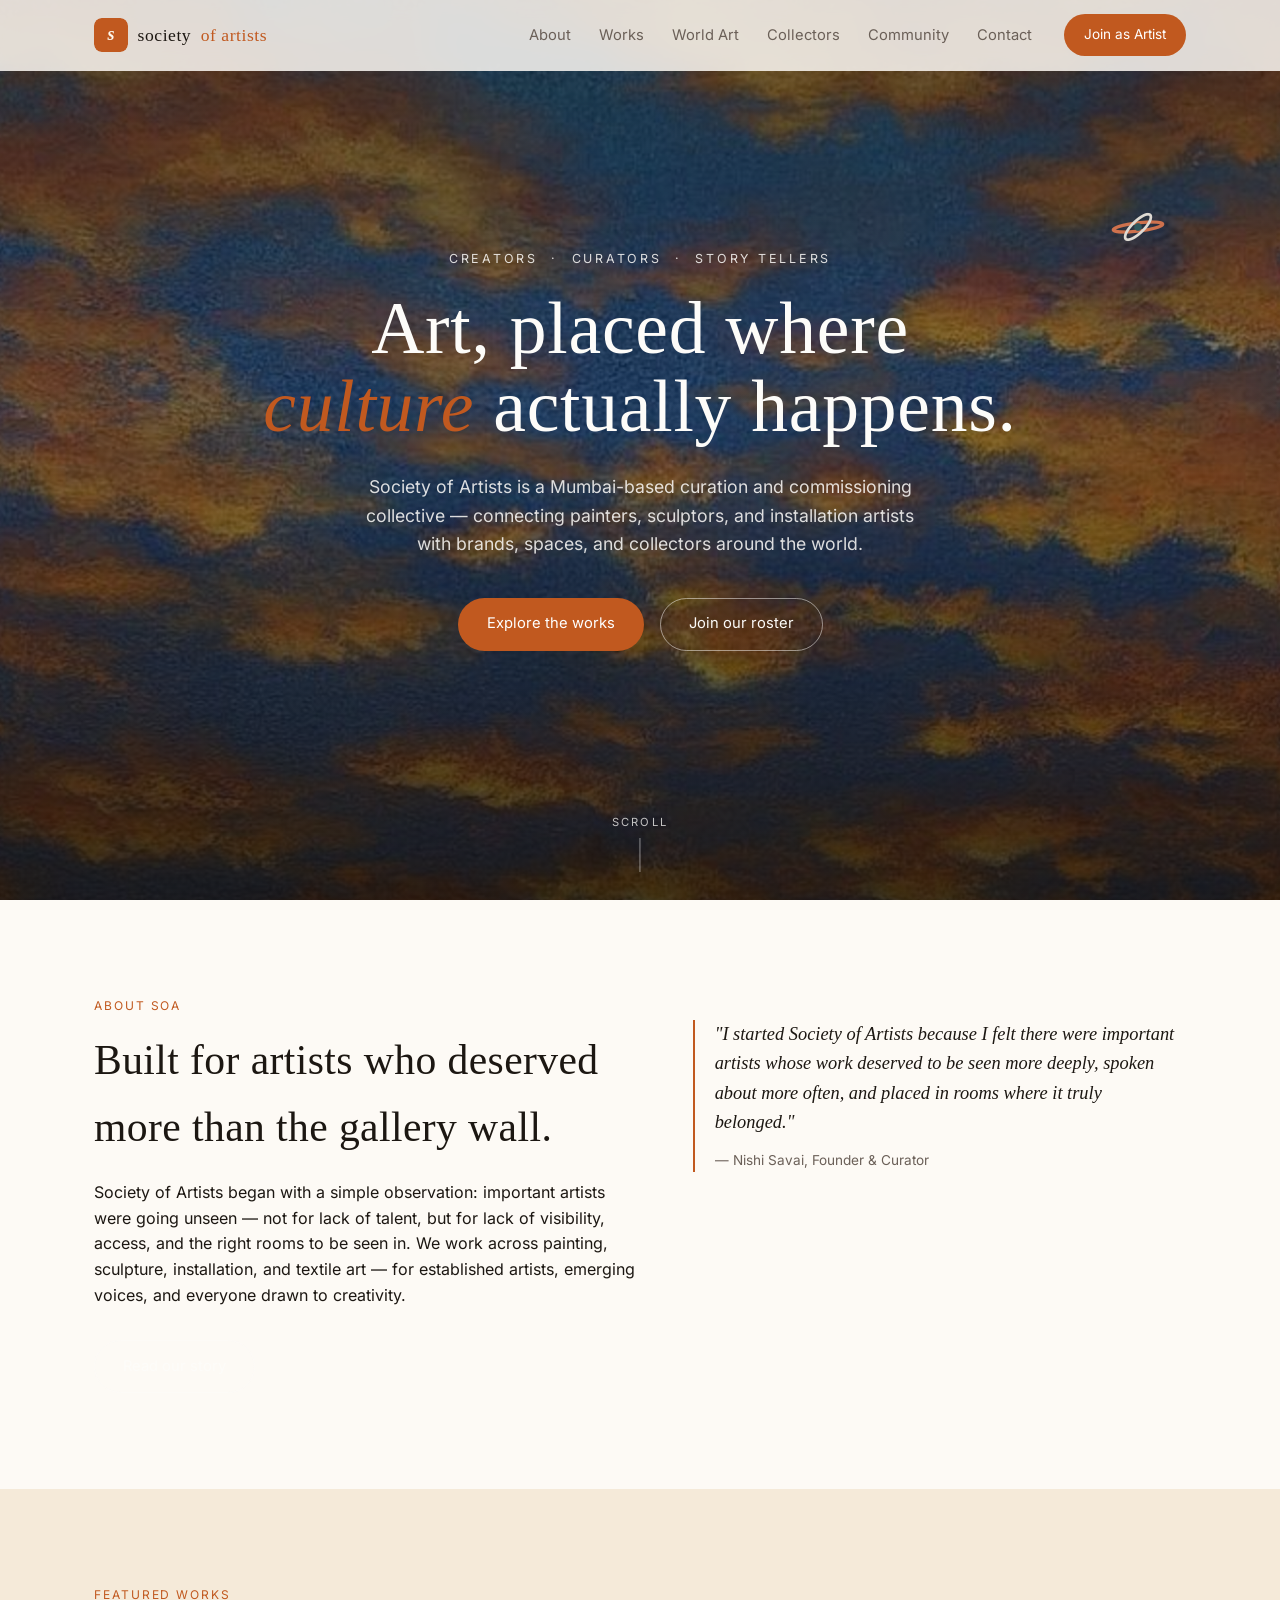
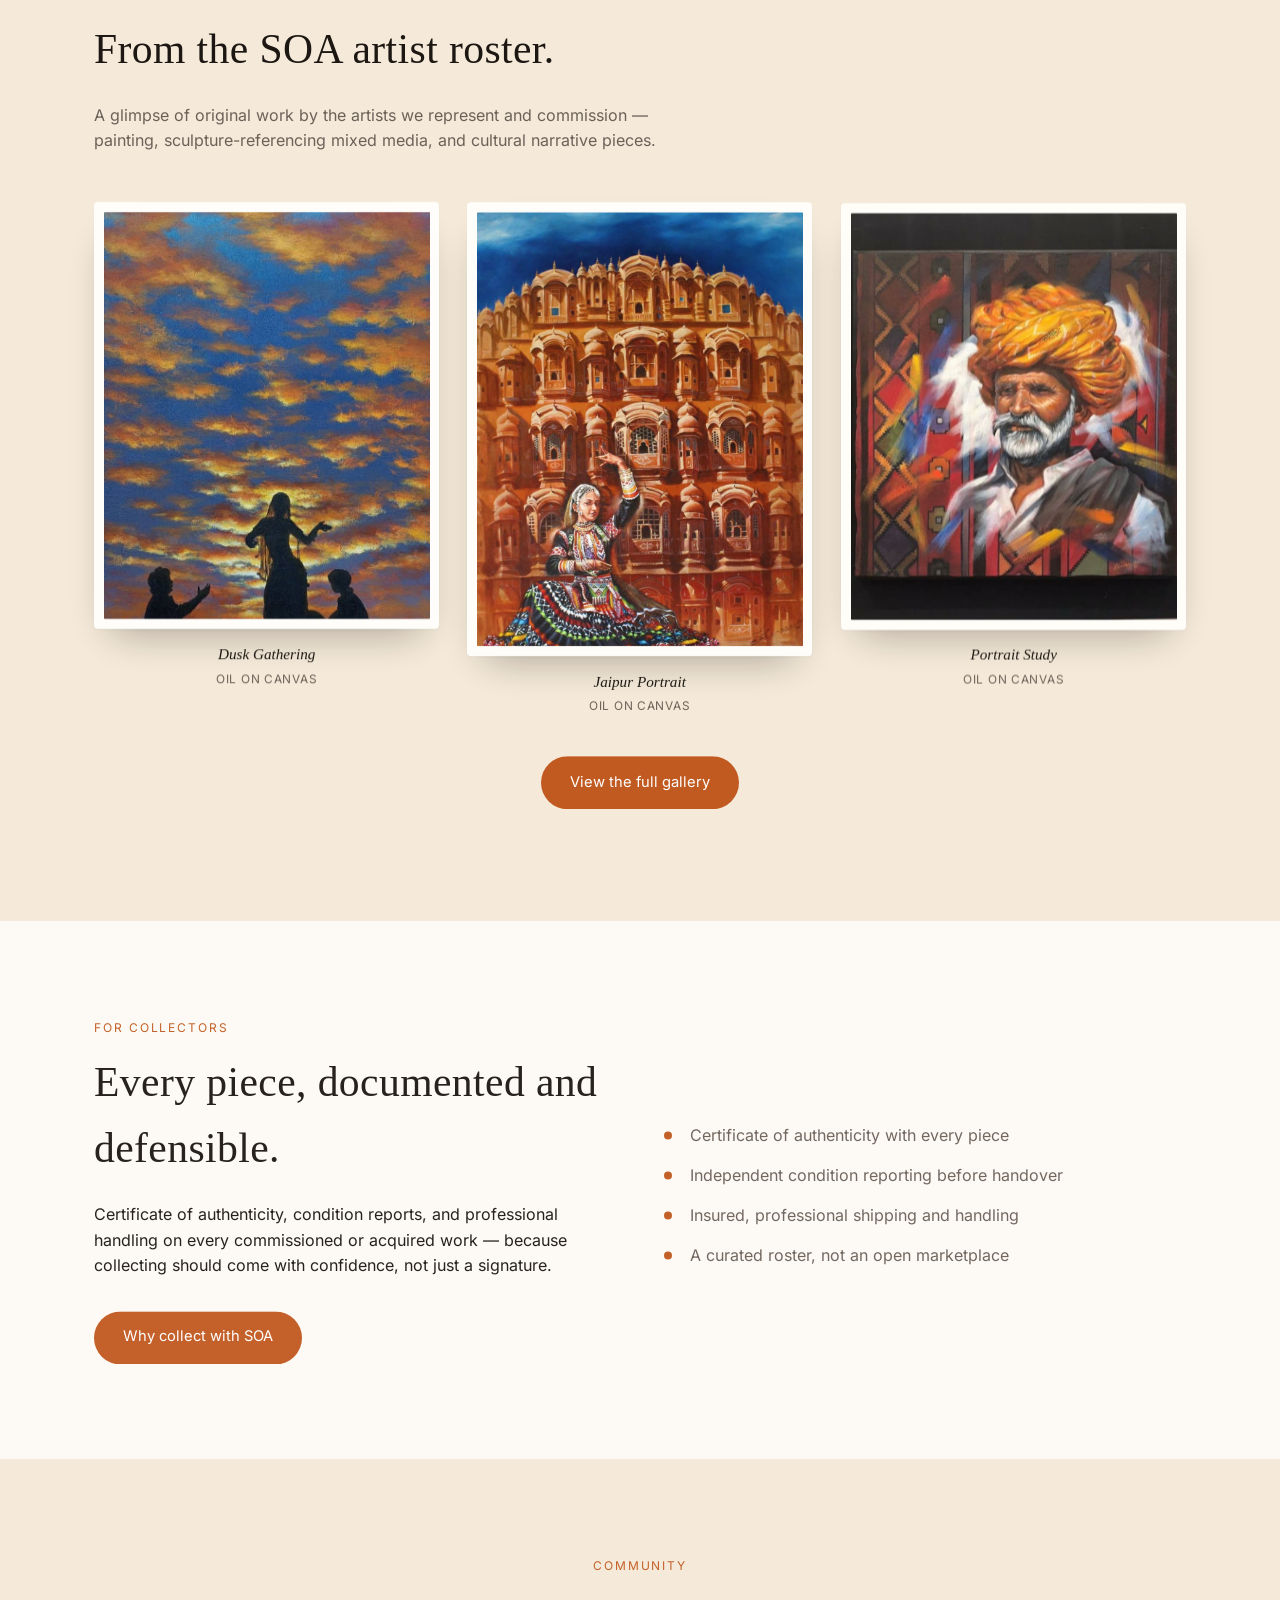
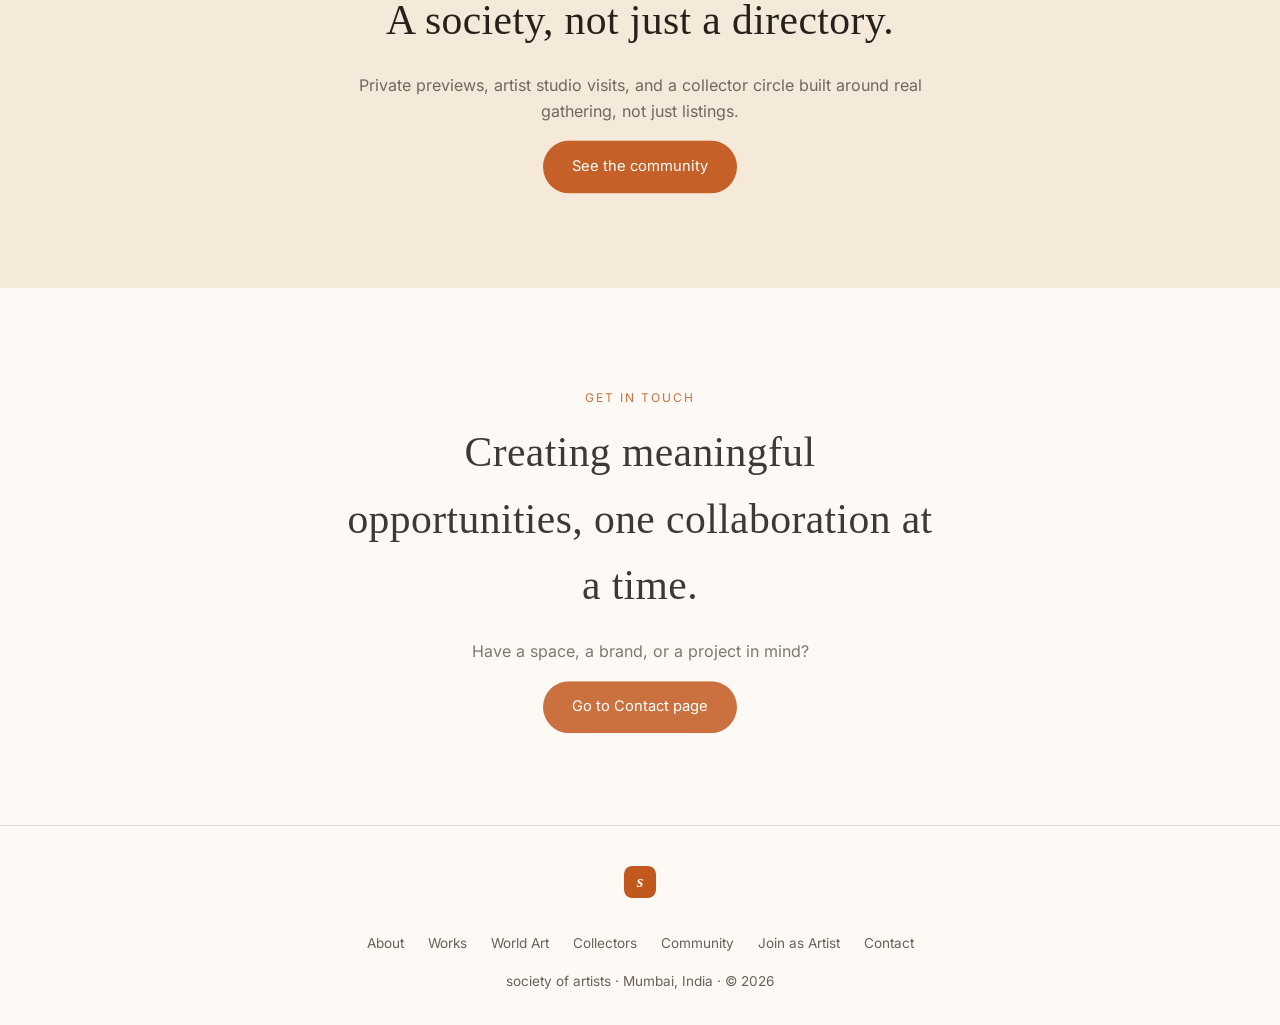
==== commit 840be048: "Restructure into 8-page site with loading animations, Collectors page, SEO - Split into 8 pages: Hom" ====
--- a/index.html
+++ b/index.html
@@ -2,16 +2,62 @@
 <html lang="en">
 <head>
 <meta charset="UTF-8">
-<meta name="viewport" content="width=device-width, initial-scale=1.0">
-<title>Society of Artists — Creators | Curators | Story Tellers</title>
-<meta name="description" content="Society of Artists is a Mumbai-based art curation and commissioning collective — connecting artists with brands, spaces, and collectors through murals, exhibitions, and cultural collaborations.">
+<meta name="viewport" content="width=device-width, initial-scale=1.0, viewport-fit=cover">
+<title>Society of Artists | Art Curation &amp; Commissioning Studio, Mumbai</title>
+<meta name="description" content="Society of Artists (SOA) is a Mumbai-based curation and commissioning collective connecting artists — painters, sculptors, and installation artists — with collectors, brands, and cultural spaces worldwide.">
+<link rel="canonical" href="https://societyofartists.in/">
+<meta property="og:type" content="website">
+<meta property="og:title" content="Society of Artists | Creators, Curators, Story Tellers">
+<meta property="og:description" content="A Mumbai-based art curation and commissioning collective connecting artists worldwide with collectors, brands, and cultural spaces.">
+<meta property="og:image" content="https://societyofartists.in/assets/painting2.jpg">
+<meta property="og:url" content="https://societyofartists.in/">
+<meta name="twitter:card" content="summary_large_image">
+<meta name="twitter:title" content="Society of Artists | Creators, Curators, Story Tellers">
+<meta name="twitter:description" content="A Mumbai-based art curation and commissioning collective connecting artists worldwide with collectors, brands, and cultural spaces.">
+<meta name="twitter:image" content="https://societyofartists.in/assets/painting2.jpg">
 <link rel="icon" href="assets/logo-mark.svg" type="image/svg+xml">
-<link rel="preconnect" href="https://fonts.googleapis.com">
-<link rel="preconnect" href="https://fonts.gstatic.com" crossorigin>
-<link href="https://fonts.googleapis.com/css2?family=Inter:wght@300;400;500;600;700&family=Playfair+Display:ital,wght@0,400;0,500;0,600;1,400&display=swap" rel="stylesheet">
-<link rel="stylesheet" href="assets/style.css">
+<link rel="stylesheet" href="assets/style.css?v=4">
+<script type="application/ld+json">
+{
+  "@context": "https://schema.org",
+  "@type": "Organization",
+  "name": "Society of Artists",
+  "alternateName": "SOA",
+  "url": "https://societyofartists.in/",
+  "logo": "https://societyofartists.in/assets/logo.svg",
+  "founder": { "@type": "Person", "name": "Nishi Savai" },
+  "sameAs": ["https://instagram.com/societyofartists__"],
+  "contactPoint": {
+    "@type": "ContactPoint",
+    "telephone": "+91-98209-72689",
+    "email": "nishisavai@societyofartists.in",
+    "contactType": "customer service"
+  },
+  "address": {
+    "@type": "PostalAddress",
+    "streetAddress": "Old Amulya Building, 195 Walkeshwar Road, Teenbatti",
+    "addressLocality": "Mumbai",
+    "addressRegion": "Maharashtra",
+    "postalCode": "400006",
+    "addressCountry": "IN"
+  }
+}
+</script>
+<script type="application/ld+json">
+{
+  "@context": "https://schema.org",
+  "@type": "WebSite",
+  "name": "Society of Artists",
+  "url": "https://societyofartists.in/"
+}
+</script>
 </head>
 <body>
+
+<div id="preloader" aria-hidden="true">
+  <img class="pre-mark" src="assets/logo-mark.svg" alt="">
+  <div class="pre-bar"></div>
+</div>
 
 <header id="site-header">
   <div class="nav">
@@ -22,11 +68,11 @@
     <div class="nav-links">
       <nav aria-label="Primary">
         <ul id="primary-nav">
-          <li><a href="#about">About</a></li>
-          <li><a href="#works">Works</a></li>
-          <li><a href="#world-art">World Art</a></li>
-          <li><a href="#community">Community</a></li>
-          <li><a href="#what-we-do">What We Do</a></li>
+          <li><a href="about.html">About</a></li>
+          <li><a href="works.html">Works</a></li>
+          <li><a href="world-art.html">World Art</a></li>
+          <li><a href="collectors.html">Collectors</a></li>
+          <li><a href="community.html">Community</a></li>
           <li><a href="contact.html">Contact</a></li>
         </ul>
       </nav>
@@ -52,11 +98,11 @@
       <h1>Art, placed where <span class="accent">culture</span> actually happens.</h1>
       <p class="lede">
         Society of Artists is a Mumbai-based curation and commissioning collective —
-        connecting artists with brands, spaces, and collectors through murals,
-        exhibitions, and thoughtfully designed cultural experiences.
+        connecting painters, sculptors, and installation artists with brands, spaces,
+        and collectors around the world.
       </p>
       <div class="ctas">
-        <a class="btn btn-primary" href="#what-we-do">Explore what we do</a>
+        <a class="btn btn-primary" href="works.html">Explore the works</a>
         <a class="btn btn-outline" href="register.html">Join our roster</a>
       </div>
     </div>
@@ -66,15 +112,16 @@
   <section id="about">
     <div class="wrap about-grid">
       <div class="reveal">
-        <span class="eyebrow">About</span>
+        <span class="eyebrow">About SOA</span>
         <h2 class="title">Built for artists who deserved more than the gallery wall.</h2>
         <p>
           Society of Artists began with a simple observation: important artists were
           going unseen — not for lack of talent, but for lack of visibility, access,
-          and the right rooms to be seen in. We built a considered space where art
-          moves beyond the canvas into conversation, connection, and culture — for
-          established artists, emerging voices, and everyone drawn to creativity.
+          and the right rooms to be seen in. We work across painting, sculpture,
+          installation, and textile art — for established artists, emerging voices,
+          and everyone drawn to creativity.
         </p>
+        <a class="btn btn-outline" style="margin-top:1rem;" href="about.html">Read our story</a>
       </div>
       <div class="reveal">
         <blockquote>
@@ -93,281 +140,60 @@
       <h2 class="title reveal">From the SOA artist roster.</h2>
       <p class="reveal" style="max-width:38rem;color:var(--muted);">
         A glimpse of original work by the artists we represent and commission —
-        oils, watercolours, and mixed media spanning portraiture, landscape,
-        and cultural narrative.
+        painting, sculpture-referencing mixed media, and cultural narrative pieces.
       </p>
       <div class="gallery">
         <figure class="tilt-card">
-          <img src="assets/painting1.jpg" alt="Silhouetted figures against a dramatic sunset sky, oil painting" loading="lazy">
-          <figcaption>Oil on canvas — dusk gathering</figcaption>
+          <div class="frame"><img src="assets/painting1.jpg" alt="Silhouetted figures against a dramatic sunset sky, oil painting" loading="lazy"></div>
+          <figcaption><span class="work-title">Dusk Gathering</span><span class="work-medium">Oil on canvas</span></figcaption>
         </figure>
         <figure class="tilt-card">
-          <img src="assets/painting2.jpg" alt="Rajasthani dancer in traditional attire before the Hawa Mahal, Jaipur" loading="lazy">
-          <figcaption>Oil on canvas — Jaipur portrait</figcaption>
+          <div class="frame"><img src="assets/painting2.jpg" alt="Rajasthani dancer in traditional attire before the Hawa Mahal, Jaipur" loading="lazy"></div>
+          <figcaption><span class="work-title">Jaipur Portrait</span><span class="work-medium">Oil on canvas</span></figcaption>
         </figure>
         <figure class="tilt-card">
-          <img src="assets/painting3.jpg" alt="Portrait of an elder in a traditional orange turban" loading="lazy">
-          <figcaption>Oil on canvas — portrait study</figcaption>
+          <div class="frame"><img src="assets/painting3.jpg" alt="Portrait of an elder in a traditional orange turban" loading="lazy"></div>
+          <figcaption><span class="work-title">Portrait Study</span><span class="work-medium">Oil on canvas</span></figcaption>
         </figure>
-        <figure class="tilt-card">
-          <img src="assets/painting4.jpg" alt="Watercolour of a temple courtyard with a large tree and shrine" loading="lazy">
-          <figcaption>Watercolour — temple courtyard</figcaption>
-        </figure>
-        <figure class="tilt-card">
-          <img src="assets/painting5.jpg" alt="Sculptural study of a temple carving in sepia tones" loading="lazy">
-          <figcaption>Mixed media — sculptural study</figcaption>
-        </figure>
-        <figure class="tilt-card">
-          <img src="assets/painting7.jpg" alt="Still life of two brass pots against a teal background" loading="lazy">
-          <figcaption>Oil on canvas — still life</figcaption>
-        </figure>
-        <figure class="tilt-card">
-          <img src="assets/painting6.jpg" alt="Watercolour of a boat moored at a riverside ghat" loading="lazy">
-          <figcaption>Watercolour — riverside ghat</figcaption>
-        </figure>
-        <figure class="tilt-card">
-          <img src="assets/painting8.jpg" alt="Watercolour of palm trees along a backwater shoreline" loading="lazy">
-          <figcaption>Watercolour — backwater shoreline</figcaption>
-        </figure>
-      </div>
-    </div>
-  </section>
-
-  <section id="world-art">
-    <div class="wrap">
-      <span class="eyebrow reveal">A Global Language</span>
-      <h2 class="title reveal">Art traditions from across the world.</h2>
-      <p class="reveal world-intro" style="color:var(--muted);">
-        SOA's artists draw on a wide visual inheritance. These are our own illustrated
-        interpretations of six traditions we look to for reference and inspiration —
-        original artwork, not reproductions.
-      </p>
-      <div class="world-grid">
-
-        <div class="world-card tilt-card">
-          <svg viewBox="0 0 200 140" fill="none" xmlns="http://www.w3.org/2000/svg">
-            <path class="draw-path" d="M10 100 C 40 60, 60 60, 80 90 C 95 112, 115 112, 130 85 C 142 65, 155 65, 170 88" stroke="var(--accent-2)" stroke-width="4" stroke-linecap="round"/>
-            <path class="draw-path" d="M10 118 C 45 85, 65 85, 85 108 C 100 126, 122 126, 138 100 C 150 82, 163 82, 178 102" stroke="var(--accent)" stroke-width="3" stroke-linecap="round" opacity="0.7"/>
-            <circle cx="150" cy="35" r="16" fill="var(--accent)" opacity="0.85"/>
-          </svg>
-          <h3>Ukiyo-e Waves</h3>
-          <p>Woodblock-era wave rhythms and negative space.</p>
-          <span class="region">Japan</span>
-        </div>
-
-        <div class="world-card tilt-card">
-          <svg viewBox="0 0 200 140" fill="none" xmlns="http://www.w3.org/2000/svg">
-            <g transform="translate(100,70)">
-              <circle r="8" fill="var(--accent)"/>
-              <g class="mandala-spin" style="transform-origin:0px 0px;">
-                <path class="draw-path" d="M0,-14 C10,-30 26,-30 30,-14 C34,2 20,10 0,-14" stroke="var(--accent-2)" stroke-width="2.5" transform="rotate(0)"/>
-                <path class="draw-path" d="M0,-14 C10,-30 26,-30 30,-14 C34,2 20,10 0,-14" stroke="var(--accent-2)" stroke-width="2.5" transform="rotate(45)"/>
-                <path class="draw-path" d="M0,-14 C10,-30 26,-30 30,-14 C34,2 20,10 0,-14" stroke="var(--accent-2)" stroke-width="2.5" transform="rotate(90)"/>
-                <path class="draw-path" d="M0,-14 C10,-30 26,-30 30,-14 C34,2 20,10 0,-14" stroke="var(--accent-2)" stroke-width="2.5" transform="rotate(135)"/>
-                <path class="draw-path" d="M0,-14 C10,-30 26,-30 30,-14 C34,2 20,10 0,-14" stroke="var(--accent-2)" stroke-width="2.5" transform="rotate(180)"/>
-                <path class="draw-path" d="M0,-14 C10,-30 26,-30 30,-14 C34,2 20,10 0,-14" stroke="var(--accent-2)" stroke-width="2.5" transform="rotate(225)"/>
-                <path class="draw-path" d="M0,-14 C10,-30 26,-30 30,-14 C34,2 20,10 0,-14" stroke="var(--accent-2)" stroke-width="2.5" transform="rotate(270)"/>
-                <path class="draw-path" d="M0,-14 C10,-30 26,-30 30,-14 C34,2 20,10 0,-14" stroke="var(--accent-2)" stroke-width="2.5" transform="rotate(315)"/>
-              </g>
-              <circle r="45" fill="none" stroke="var(--accent)" stroke-width="1.5" opacity="0.5"/>
-            </g>
-          </svg>
-          <h3>Mandala &amp; Paisley</h3>
-          <p>Radial symmetry rooted in devotional pattern-making.</p>
-          <span class="region">India</span>
-        </div>
-
-        <div class="world-card tilt-card">
-          <svg viewBox="0 0 200 140" fill="none" xmlns="http://www.w3.org/2000/svg">
-            <g stroke="var(--accent)" stroke-width="3">
-              <path class="draw-path" d="M10 20 L 40 20 L 25 45 Z"/>
-              <path class="draw-path" d="M45 20 L 75 20 L 60 45 Z" stroke="var(--accent-2)"/>
-              <path class="draw-path" d="M80 20 L 110 20 L 95 45 Z"/>
-              <path class="draw-path" d="M25 45 L 60 45 L 42 75 Z" stroke="var(--accent-2)"/>
-              <path class="draw-path" d="M60 45 L 95 45 L 77 75 Z"/>
-              <path class="draw-path" d="M42 75 L 77 75 L 60 105 Z" stroke="var(--accent-2)"/>
-            </g>
-          </svg>
-          <h3>Kente Geometry</h3>
-          <p>Woven strip-cloth patterns encoding proverb and status.</p>
-          <span class="region">West Africa</span>
-        </div>
-
-        <div class="world-card tilt-card">
-          <svg viewBox="0 0 200 140" fill="none" xmlns="http://www.w3.org/2000/svg">
-            <g transform="translate(100,70)">
-              <circle r="6" fill="var(--accent)"/>
-              <g>
-                <path class="draw-path" d="M0,0 C 4,-18 -4,-30 0,-46" stroke="var(--accent-2)" stroke-width="2.5" transform="rotate(0)"/>
-                <path class="draw-path" d="M0,0 C 4,-18 -4,-30 0,-46" stroke="var(--accent-2)" stroke-width="2.5" transform="rotate(60)"/>
-                <path class="draw-path" d="M0,0 C 4,-18 -4,-30 0,-46" stroke="var(--accent-2)" stroke-width="2.5" transform="rotate(120)"/>
-                <path class="draw-path" d="M0,0 C 4,-18 -4,-30 0,-46" stroke="var(--accent-2)" stroke-width="2.5" transform="rotate(180)"/>
-                <path class="draw-path" d="M0,0 C 4,-18 -4,-30 0,-46" stroke="var(--accent-2)" stroke-width="2.5" transform="rotate(240)"/>
-                <path class="draw-path" d="M0,0 C 4,-18 -4,-30 0,-46" stroke="var(--accent-2)" stroke-width="2.5" transform="rotate(300)"/>
-              </g>
-              <circle r="60" fill="none" stroke="var(--accent)" stroke-width="1.2" stroke-dasharray="4 6" opacity="0.6"/>
-            </g>
-          </svg>
-          <h3>Papel Picado Florals</h3>
-          <p>Cut-paper radial florals used in folk celebration.</p>
-          <span class="region">Mexico</span>
-        </div>
-
-        <div class="world-card tilt-card">
-          <svg viewBox="0 0 200 140" fill="none" xmlns="http://www.w3.org/2000/svg">
-            <g stroke-linecap="round">
-              <path class="draw-path" d="M20 90 q10 -30 25 -5" stroke="var(--accent)" stroke-width="10"/>
-              <path class="draw-path" d="M55 95 q12 -40 28 -10" stroke="var(--accent-2)" stroke-width="10"/>
-              <path class="draw-path" d="M92 88 q10 -25 24 0" stroke="var(--accent)" stroke-width="10" opacity="0.8"/>
-              <path class="draw-path" d="M125 92 q14 -35 30 -8" stroke="var(--accent-2)" stroke-width="10" opacity="0.8"/>
-            </g>
-          </svg>
-          <h3>Impressionist Brushwork</h3>
-          <p>Broken colour and visible gesture over rendered detail.</p>
-          <span class="region">Europe</span>
-        </div>
-
-        <div class="world-card tilt-card">
-          <svg viewBox="0 0 200 140" fill="none" xmlns="http://www.w3.org/2000/svg">
-            <g transform="translate(100,70)" stroke="var(--accent)" stroke-width="2">
-              <path class="draw-path" d="M0,-40 L34.6,-20 L34.6,20 L0,40 L-34.6,20 L-34.6,-20 Z"/>
-              <path class="draw-path" d="M0,-40 L-34.6,-20 L34.6,20 M0,-40 L34.6,-20 L-34.6,20 M0,40 L34.6,20 L-34.6,-20 M0,40 L-34.6,20 L34.6,-20" stroke="var(--accent-2)" stroke-width="1.4" opacity="0.8"/>
-            </g>
-          </svg>
-          <h3>Geometric Tessellation</h3>
-          <p>Star-and-polygon patterns built from pure geometry.</p>
-          <span class="region">Middle East</span>
-        </div>
-
-      </div>
-    </div>
-  </section>
-
-  <section id="community" class="section-alt">
-    <div class="wrap">
-      <span class="eyebrow reveal">Community</span>
-      <h2 class="title reveal">A society, not just a directory.</h2>
-      <p class="reveal" style="max-width:38rem;color:var(--muted);">
-        SOA is built around gathering, not just listing. Members get access to a
-        running calendar of previews, studio visits, and conversations designed to
-        put artists and collectors in the same room.
-      </p>
-      <div class="community-grid">
-        <div class="community-card tilt-card">
-          <svg viewBox="0 0 24 24" fill="none" stroke="currentColor" stroke-width="1.5"><path d="M4 19V7l8-4 8 4v12" stroke-linecap="round" stroke-linejoin="round"/><path d="M4 19h16M9 19v-6h6v6" stroke-linecap="round" stroke-linejoin="round"/></svg>
-          <h3>Private Previews</h3>
-          <p>First look at new work, before it's shown publicly.</p>
-        </div>
-        <div class="community-card tilt-card">
-          <svg viewBox="0 0 24 24" fill="none" stroke="currentColor" stroke-width="1.5"><circle cx="12" cy="8" r="3.2"/><path d="M5 20c0-3.6 3.1-6 7-6s7 2.4 7 6" stroke-linecap="round"/></svg>
-          <h3>Artist Studio Visits</h3>
-          <p>Small-group sessions inside a roster artist's own studio.</p>
-        </div>
-        <div class="community-card tilt-card">
-          <svg viewBox="0 0 24 24" fill="none" stroke="currentColor" stroke-width="1.5"><path d="M12 3l2.6 5.6L21 9.3l-4.5 4.2L17.6 20 12 16.8 6.4 20l1.1-6.5L3 9.3l6.4-.7L12 3z" stroke-linecap="round" stroke-linejoin="round"/></svg>
-          <h3>Member Spotlights</h3>
-          <p>Roster artists featured across our channels on rotation.</p>
-        </div>
-        <div class="community-card tilt-card">
-          <svg viewBox="0 0 24 24" fill="none" stroke="currentColor" stroke-width="1.5"><circle cx="8" cy="9" r="3"/><circle cx="17" cy="7" r="2.4"/><path d="M3.5 19c0-3 2.2-5 4.5-5s4.5 2 4.5 5" stroke-linecap="round"/><path d="M14 19c0-2.2 1.6-3.8 3.5-3.8s3.5 1.6 3.5 3.8" stroke-linecap="round"/></svg>
-          <h3>Collector Circle</h3>
-          <p>Direct, ongoing introductions between artists and collectors.</p>
-        </div>
-      </div>
-
-      <div class="community-cta reveal">
-        <div>
-          <h3 style="font-size:1.1rem;margin-bottom:0.3rem;">Join the community mailing list</h3>
-          <p style="color:var(--muted);font-size:0.88rem;margin:0;">No spam — just previews, spotlights, and event invites.</p>
-        </div>
-        <form data-mailto="nishisavai@societyofartists.in" data-subject="Community mailing list signup">
-          <input type="email" name="email" placeholder="you@email.com" required data-field="Email" aria-label="Email address">
-          <button type="submit" class="btn btn-primary btn-sm">Join</button>
-        </form>
-      </div>
-    </div>
-  </section>
-
-  <section id="what-we-do">
-    <div class="wrap">
-      <span class="eyebrow reveal">What We Do</span>
-      <h2 class="title reveal">Creative direction, curated and executed end to end.</h2>
-      <p class="reveal" style="max-width:38rem;color:var(--muted);">
-        From concept to installation, we manage every layer of a commission —
-        creative direction, artist assignment, production, and on-site execution —
-        so the work arrives exactly as it was imagined.
-      </p>
-      <div class="grid-3">
-        <div class="card tilt-card">
-          <svg viewBox="0 0 24 24" fill="none" stroke="currentColor" stroke-width="1.5"><path d="M3 20h18M5 20V10l7-6 7 6v10M9 20v-6h6v6" stroke-linecap="round" stroke-linejoin="round"/></svg>
-          <h3>Murals &amp; Site Commissions</h3>
-          <p>Concept development, artist curation, production coordination, and full on-site execution for murals and large-format work.</p>
-        </div>
-        <div class="card tilt-card">
-          <svg viewBox="0 0 24 24" fill="none" stroke="currentColor" stroke-width="1.5"><path d="M12 3l2.6 5.6L21 9.3l-4.5 4.2L17.6 20 12 16.8 6.4 20l1.1-6.5L3 9.3l6.4-.7L12 3z" stroke-linecap="round" stroke-linejoin="round"/></svg>
-          <h3>Brand Collaborations</h3>
-          <p>Art woven into fashion, hospitality, wellness, and lifestyle spaces — campaigns and installations built around a brand's world.</p>
-        </div>
-        <div class="card tilt-card">
-          <svg viewBox="0 0 24 24" fill="none" stroke="currentColor" stroke-width="1.5"><rect x="3" y="4" width="18" height="14" rx="1.5"/><path d="M3 15l4.5-4.5a1.5 1.5 0 0 1 2.1 0L13 14l2-2a1.5 1.5 0 0 1 2.1 0L21 15.5" stroke-linecap="round" stroke-linejoin="round"/><circle cx="8" cy="8.5" r="1.4"/></svg>
-          <h3>Exhibitions &amp; Showcases</h3>
-          <p>Curated shows and cultural programming that give artists room, context, and an audience that stays.</p>
-        </div>
-        <div class="card tilt-card">
-          <svg viewBox="0 0 24 24" fill="none" stroke="currentColor" stroke-width="1.5"><circle cx="12" cy="8" r="3.2"/><path d="M5 20c0-3.6 3.1-6 7-6s7 2.4 7 6" stroke-linecap="round"/></svg>
-          <h3>Creative Experiences &amp; Workshops</h3>
-          <p>Artist-led workshops and private events for clubs, hotels, and wellness spaces — designed around the room, not a template.</p>
-        </div>
-        <div class="card tilt-card">
-          <svg viewBox="0 0 24 24" fill="none" stroke="currentColor" stroke-width="1.5"><rect x="4" y="4" width="16" height="16" rx="1"/><path d="M8 4v16M4 9h4" stroke-linecap="round"/><circle cx="14" cy="12" r="2.4"/></svg>
-          <h3>Art Sourcing &amp; Acquisition</h3>
-          <p>Original works and prints from our roster, matched to a space's purpose and character — framing handled end to end.</p>
-        </div>
-        <div class="card tilt-card">
-          <svg viewBox="0 0 24 24" fill="none" stroke="currentColor" stroke-width="1.5"><circle cx="8" cy="9" r="3"/><circle cx="17" cy="7" r="2.4"/><path d="M3.5 19c0-3 2.2-5 4.5-5s4.5 2 4.5 5" stroke-linecap="round"/><path d="M14 19c0-2.2 1.6-3.8 3.5-3.8s3.5 1.6 3.5 3.8" stroke-linecap="round"/></svg>
-          <h3>Collector Introductions</h3>
-          <p>Thoughtful introductions between artists and collectors, built for long-term relationships rather than one-off sales.</p>
-        </div>
-      </div>
-    </div>
-  </section>
-
-  <section id="for-artists" class="section-alt">
+      </div>
+      <p class="reveal" style="text-align:center;margin-top:2.5rem;">
+        <a class="btn btn-primary" href="works.html">View the full gallery</a>
+      </p>
+    </div>
+  </section>
+
+  <section id="collectors">
     <div class="wrap split">
       <div class="reveal">
-        <span class="eyebrow">For Artists</span>
-        <h2 class="title">Selective. Cultural. Thoughtful.</h2>
+        <span class="eyebrow">For Collectors</span>
+        <h2 class="title">Every piece, documented and defensible.</h2>
         <p>
-          We prioritise long-term creative growth over short-term exposure. Every
-          artist and opportunity is chosen for cultural relevance, creative
-          integrity, and meaningful alignment — because the strongest careers are
-          built on consistency and credibility, not just visibility.
+          Certificate of authenticity, condition reports, and professional handling
+          on every commissioned or acquired work — because collecting should come
+          with confidence, not just a signature.
         </p>
-        <div class="tag-row">
-          <span class="tag">Painting</span>
-          <span class="tag">Mixed Media</span>
-          <span class="tag">Sculpture</span>
-          <span class="tag">Photography</span>
-          <span class="tag">Digital Art</span>
-          <span class="tag">Installation</span>
-          <span class="tag">Textiles</span>
-          <span class="tag">Illustration</span>
-        </div>
-      </div>
-      <div class="reveal">
-        <h3 style="font-size:1.2rem;">What artists gain</h3>
+        <a class="btn btn-primary" style="margin-top:1rem;" href="collectors.html">Why collect with SOA</a>
+      </div>
+      <div class="reveal">
         <ul class="checklist">
-          <li>Greater visibility within relevant, engaged audiences</li>
-          <li>Access to meaningful commissions and collaborations</li>
-          <li>Thoughtful representation and creative support</li>
-          <li>Stronger industry and collector connections</li>
-          <li>Strategic brand and cultural partnerships</li>
-          <li>A platform of, and for, like-minded creatives — open to artists anywhere in the world</li>
+          <li>Certificate of authenticity with every piece</li>
+          <li>Independent condition reporting before handover</li>
+          <li>Insured, professional shipping and handling</li>
+          <li>A curated roster, not an open marketplace</li>
         </ul>
-        <a class="btn btn-primary" style="margin-top:1rem;" href="register.html">
-          Register as an artist
-        </a>
-      </div>
+      </div>
+    </div>
+  </section>
+
+  <section id="community-teaser" class="section-alt">
+    <div class="wrap contact-box reveal">
+      <span class="eyebrow">Community</span>
+      <h2 class="title">A society, not just a directory.</h2>
+      <p style="color:var(--muted);">
+        Private previews, artist studio visits, and a collector circle built around
+        real gathering, not just listings.
+      </p>
+      <a class="btn btn-primary" href="community.html">See the community</a>
     </div>
   </section>
 
@@ -387,9 +213,11 @@
 <footer>
   <img src="assets/logo-mark.svg" alt="">
   <div class="footer-links">
-    <a href="index.html#about">About</a>
-    <a href="index.html#works">Works</a>
-    <a href="index.html#community">Community</a>
+    <a href="about.html">About</a>
+    <a href="works.html">Works</a>
+    <a href="world-art.html">World Art</a>
+    <a href="collectors.html">Collectors</a>
+    <a href="community.html">Community</a>
     <a href="register.html">Join as Artist</a>
     <a href="contact.html">Contact</a>
   </div>
@@ -408,7 +236,7 @@
 <script src="assets/vendor/ScrollTrigger.min.js"></script>
 <script src="assets/vendor/vanilla-tilt.min.js"></script>
 <script src="assets/vendor/zdog.dist.min.js"></script>
-<script src="assets/main.js"></script>
+<script src="assets/main.js?v=4"></script>
 
 </body>
 </html>
--- a/assets/style.css
+++ b/assets/style.css
@@ -1,3 +1,15 @@
+/* Self-hosted fonts — no third-party CDN dependency, no render-blocking
+   external request */
+@font-face { font-family: 'Inter'; font-style: normal; font-weight: 300; font-display: swap; src: url('fonts/inter-latin-300-normal.woff2') format('woff2'); }
+@font-face { font-family: 'Inter'; font-style: normal; font-weight: 400; font-display: swap; src: url('fonts/inter-latin-400-normal.woff2') format('woff2'); }
+@font-face { font-family: 'Inter'; font-style: normal; font-weight: 500; font-display: swap; src: url('fonts/inter-latin-500-normal.woff2') format('woff2'); }
+@font-face { font-family: 'Inter'; font-style: normal; font-weight: 600; font-display: swap; src: url('fonts/inter-latin-600-normal.woff2') format('woff2'); }
+@font-face { font-family: 'Inter'; font-style: normal; font-weight: 700; font-display: swap; src: url('fonts/inter-latin-700-normal.woff2') format('woff2'); }
+@font-face { font-family: 'Playfair Display'; font-style: normal; font-weight: 400; font-display: swap; src: url('fonts/playfair-display-latin-400-normal.woff2') format('woff2'); }
+@font-face { font-family: 'Playfair Display'; font-style: italic; font-weight: 400; font-display: swap; src: url('fonts/playfair-display-latin-400-italic.woff2') format('woff2'); }
+@font-face { font-family: 'Playfair Display'; font-style: normal; font-weight: 500; font-display: swap; src: url('fonts/playfair-display-latin-500-normal.woff2') format('woff2'); }
+@font-face { font-family: 'Playfair Display'; font-style: normal; font-weight: 600; font-display: swap; src: url('fonts/playfair-display-latin-600-normal.woff2') format('woff2'); }
+
 :root {
   --bg: #fdfaf5;
   --bg-alt: #f5ead9;
@@ -6,6 +18,53 @@
   --accent: #c1591f;
   --accent-2: #2f5d62;
   --border: rgba(28,23,18,0.12);
+}
+
+/* Preloader */
+#preloader {
+  position: fixed;
+  inset: 0;
+  z-index: 999;
+  background: #17110b;
+  display: flex;
+  align-items: center;
+  justify-content: center;
+  transition: opacity 0.5s ease, visibility 0.5s ease;
+}
+#preloader .pre-mark {
+  width: 56px; height: 56px;
+  border-radius: 14px;
+  display: flex; align-items: center; justify-content: center;
+}
+#preloader .pre-bar {
+  position: absolute;
+  bottom: -20px; left: 50%;
+  transform: translateX(-50%);
+  width: 90px; height: 2px;
+  background: rgba(247,237,225,0.18);
+  overflow: hidden;
+  border-radius: 2px;
+}
+#preloader .pre-bar::after {
+  content: "";
+  position: absolute;
+  top: 0; bottom: 0; left: -40%;
+  width: 40%;
+  background: #e88a4a;
+  animation: preloaderSweep 1.1s ease-in-out infinite;
+}
+@keyframes preloaderSweep {
+  0% { left: -40%; }
+  100% { left: 100%; }
+}
+body.is-loaded #preloader {
+  opacity: 0;
+  visibility: hidden;
+  pointer-events: none;
+}
+@media (prefers-reduced-motion: reduce) {
+  #preloader { transition: none; }
+  #preloader .pre-bar::after { animation: none; left: 0; width: 100%; }
 }
 @media (prefers-color-scheme: dark) {
   :root {
@@ -62,6 +121,8 @@
   align-items: center;
   justify-content: space-between;
   padding: 0.9rem 1.5rem;
+  padding-left: calc(1.5rem + env(safe-area-inset-left));
+  padding-right: calc(1.5rem + env(safe-area-inset-right));
   max-width: 1140px;
   margin: 0 auto;
   gap: 1.5rem;
@@ -421,11 +482,12 @@
   color: var(--muted);
 }
 .tag.is-selectable {
+  position: relative;
   cursor: pointer;
   user-select: none;
   transition: background 0.2s ease, color 0.2s ease, border-color 0.2s ease;
 }
-.tag.is-selectable input { position: absolute; opacity: 0; pointer-events: none; }
+.tag.is-selectable input { position: absolute; inset: 0; margin: 0; opacity: 0; pointer-events: none; }
 .tag.is-selectable:has(input:checked) {
   background: var(--accent);
   border-color: var(--accent);
@@ -544,59 +606,82 @@
 }
 .form-status.is-visible { display: block; }
 
-/* Works gallery */
+/* Works gallery — framed "museum wall" cards. Captions are always
+   visible (not hover-only) since hover never fires on touch devices. */
 .gallery {
   display: grid;
-  grid-template-columns: repeat(4, 1fr);
-  gap: 1rem;
-  margin-top: 2.5rem;
-}
+  grid-template-columns: repeat(3, 1fr);
+  gap: 2rem 1.75rem;
+  margin-top: 3rem;
+}
+@media (max-width: 900px) { .gallery { grid-template-columns: repeat(2, 1fr); gap: 1.75rem 1.25rem; } }
+@media (max-width: 560px) { .gallery { grid-template-columns: 1fr; max-width: 22rem; margin-left: auto; margin-right: auto; } }
+
 .gallery figure {
   margin: 0;
-  grid-column: span 2;
-  border-radius: 12px;
-  overflow: hidden;
-  background: var(--bg-alt);
-  position: relative;
   transform-style: preserve-3d;
   will-change: transform;
 }
-@media (min-width: 700px) {
-  .gallery figure:nth-child(1) { grid-column: span 3; }
-  .gallery figure:nth-child(2) { grid-column: span 1; }
-  .gallery figure:nth-child(6) { grid-column: span 1; }
-  .gallery figure:nth-child(7) { grid-column: span 3; }
+.gallery .frame {
+  background: #fffdf9;
+  padding: 0.6rem;
+  border-radius: 4px;
+  box-shadow: 0 1px 2px rgba(0,0,0,0.06), 0 20px 40px -18px rgba(20,12,4,0.35);
+  overflow: hidden;
+}
+@media (prefers-color-scheme: dark) {
+  .gallery .frame { background: #241b12; }
 }
 .gallery img {
   width: 100%;
-  height: 100%;
   aspect-ratio: 4 / 5;
   object-fit: cover;
   display: block;
-  transform: translateZ(0) scale(1.001);
+  border-radius: 1px;
   transition: transform 0.5s ease;
 }
-.gallery figure:nth-child(1) img,
-.gallery figure:nth-child(7) img { aspect-ratio: 16 / 10; }
-.gallery figure:hover img { transform: scale(1.06); }
+.gallery figure:nth-child(3n+2) img { aspect-ratio: 3 / 4; }
+.gallery .frame:hover img { transform: scale(1.045); }
 .gallery figcaption {
-  position: absolute;
-  inset: auto 0 0 0;
-  padding: 0.9rem 1rem;
-  font-size: 0.78rem;
-  letter-spacing: 0.03em;
-  color: #fff;
-  background: linear-gradient(to top, rgba(0,0,0,0.65), transparent);
-  opacity: 0;
-  transition: opacity 0.25s ease;
-  transform: translateZ(30px);
-}
-.gallery figure:hover figcaption,
-.gallery figure:focus-within figcaption { opacity: 1; }
-@media (max-width: 700px) {
-  .gallery { grid-template-columns: repeat(2, 1fr); }
-  .gallery figure { grid-column: span 1 !important; }
-}
+  padding: 0.85rem 0.2rem 0;
+  text-align: center;
+}
+.gallery figcaption .work-title {
+  display: block;
+  font-family: 'Playfair Display', serif;
+  font-style: italic;
+  font-size: 0.95rem;
+  color: var(--fg);
+}
+.gallery figcaption .work-medium {
+  display: block;
+  font-size: 0.74rem;
+  letter-spacing: 0.06em;
+  text-transform: uppercase;
+  color: var(--muted);
+  margin-top: 0.2rem;
+}
+
+/* "Beyond the Canvas" medium categories (works page) */
+.medium-grid {
+  display: grid;
+  grid-template-columns: repeat(4, 1fr);
+  gap: 1.5rem;
+  margin-top: 2.5rem;
+}
+@media (max-width: 900px) { .medium-grid { grid-template-columns: repeat(2, 1fr); } }
+@media (max-width: 560px) { .medium-grid { grid-template-columns: 1fr; } }
+.medium-card {
+  border: 1px solid var(--border);
+  border-radius: 14px;
+  padding: 1.75rem 1.5rem;
+  background: var(--bg);
+  transform-style: preserve-3d;
+  will-change: transform;
+}
+.medium-card svg { width: 30px; height: 30px; color: var(--accent); margin-bottom: 1rem; transform: translateZ(20px); }
+.medium-card h3 { font-size: 1.05rem; transform: translateZ(20px); }
+.medium-card p { color: var(--muted); font-size: 0.87rem; margin: 0.4rem 0 0; transform: translateZ(20px); }
 
 /* World Art illustration band */
 .world-intro { max-width: 42rem; }
@@ -674,9 +759,113 @@
 }
 .community-cta input[type="email"]:focus { outline: none; border-color: var(--accent); }
 
+/* Collectors page */
+.trust-grid {
+  display: grid;
+  grid-template-columns: repeat(2, 1fr);
+  gap: 1.75rem;
+  margin-top: 2.5rem;
+}
+@media (max-width: 760px) { .trust-grid { grid-template-columns: 1fr; } }
+.trust-card {
+  display: flex;
+  gap: 1.1rem;
+  padding: 1.75rem;
+  border: 1px solid var(--border);
+  border-radius: 14px;
+  background: var(--bg);
+  transform-style: preserve-3d;
+  will-change: transform;
+}
+.trust-card .num {
+  flex-shrink: 0;
+  width: 40px; height: 40px;
+  border-radius: 50%;
+  background: var(--accent);
+  color: #fff;
+  display: flex; align-items: center; justify-content: center;
+  font-family: 'Playfair Display', serif;
+  font-style: italic;
+  font-size: 1.1rem;
+  transform: translateZ(25px);
+}
+.trust-card h3 { font-size: 1.05rem; margin-bottom: 0.4rem; transform: translateZ(20px); }
+.trust-card p { color: var(--muted); font-size: 0.9rem; margin: 0; transform: translateZ(20px); }
+
+.doc-grid {
+  display: grid;
+  grid-template-columns: repeat(3, 1fr);
+  gap: 1.25rem;
+  margin-top: 2.5rem;
+}
+@media (max-width: 760px) { .doc-grid { grid-template-columns: repeat(2, 1fr); } }
+@media (max-width: 480px) { .doc-grid { grid-template-columns: 1fr; } }
+.doc-card {
+  text-align: center;
+  padding: 1.5rem 1rem;
+  border: 1px dashed var(--border);
+  border-radius: 12px;
+}
+.doc-card svg { width: 26px; height: 26px; color: var(--accent-2); margin: 0 auto 0.7rem; display: block; }
+.doc-card h4 { font-size: 0.92rem; margin: 0; }
+.doc-card p { font-size: 0.8rem; color: var(--muted); margin: 0.3rem 0 0; }
+
+.stat-row {
+  display: grid;
+  grid-template-columns: repeat(3, 1fr);
+  gap: 1.5rem;
+  margin-top: 3rem;
+  text-align: center;
+}
+@media (max-width: 640px) { .stat-row { grid-template-columns: 1fr; gap: 2rem; } }
+.stat-row .stat-num {
+  font-family: 'Playfair Display', serif;
+  font-size: 2.2rem;
+  color: var(--accent);
+  display: block;
+}
+.stat-row .stat-label {
+  color: var(--muted);
+  font-size: 0.85rem;
+  margin-top: 0.3rem;
+}
+
+/* FAQ accordion (native <details>, no JS needed) */
+.faq { max-width: 46rem; margin: 2.5rem auto 0; }
+.faq details {
+  border-bottom: 1px solid var(--border);
+  padding: 1.25rem 0;
+}
+.faq summary {
+  cursor: pointer;
+  font-weight: 600;
+  font-size: 1rem;
+  list-style: none;
+  display: flex;
+  align-items: center;
+  justify-content: space-between;
+  gap: 1rem;
+}
+.faq summary::-webkit-details-marker { display: none; }
+.faq summary::after {
+  content: "+";
+  font-size: 1.3rem;
+  color: var(--accent);
+  flex-shrink: 0;
+  transition: transform 0.2s ease;
+}
+.faq details[open] summary::after { transform: rotate(45deg); }
+.faq p {
+  color: var(--muted);
+  margin: 0.85rem 0 0;
+  font-size: 0.94rem;
+  line-height: 1.65;
+}
+
 footer {
   border-top: 1px solid var(--border);
   padding: 2.5rem 1.5rem 2rem;
+  padding-bottom: calc(2rem + env(safe-area-inset-bottom));
   text-align: center;
   color: var(--muted);
   font-size: 0.85rem;
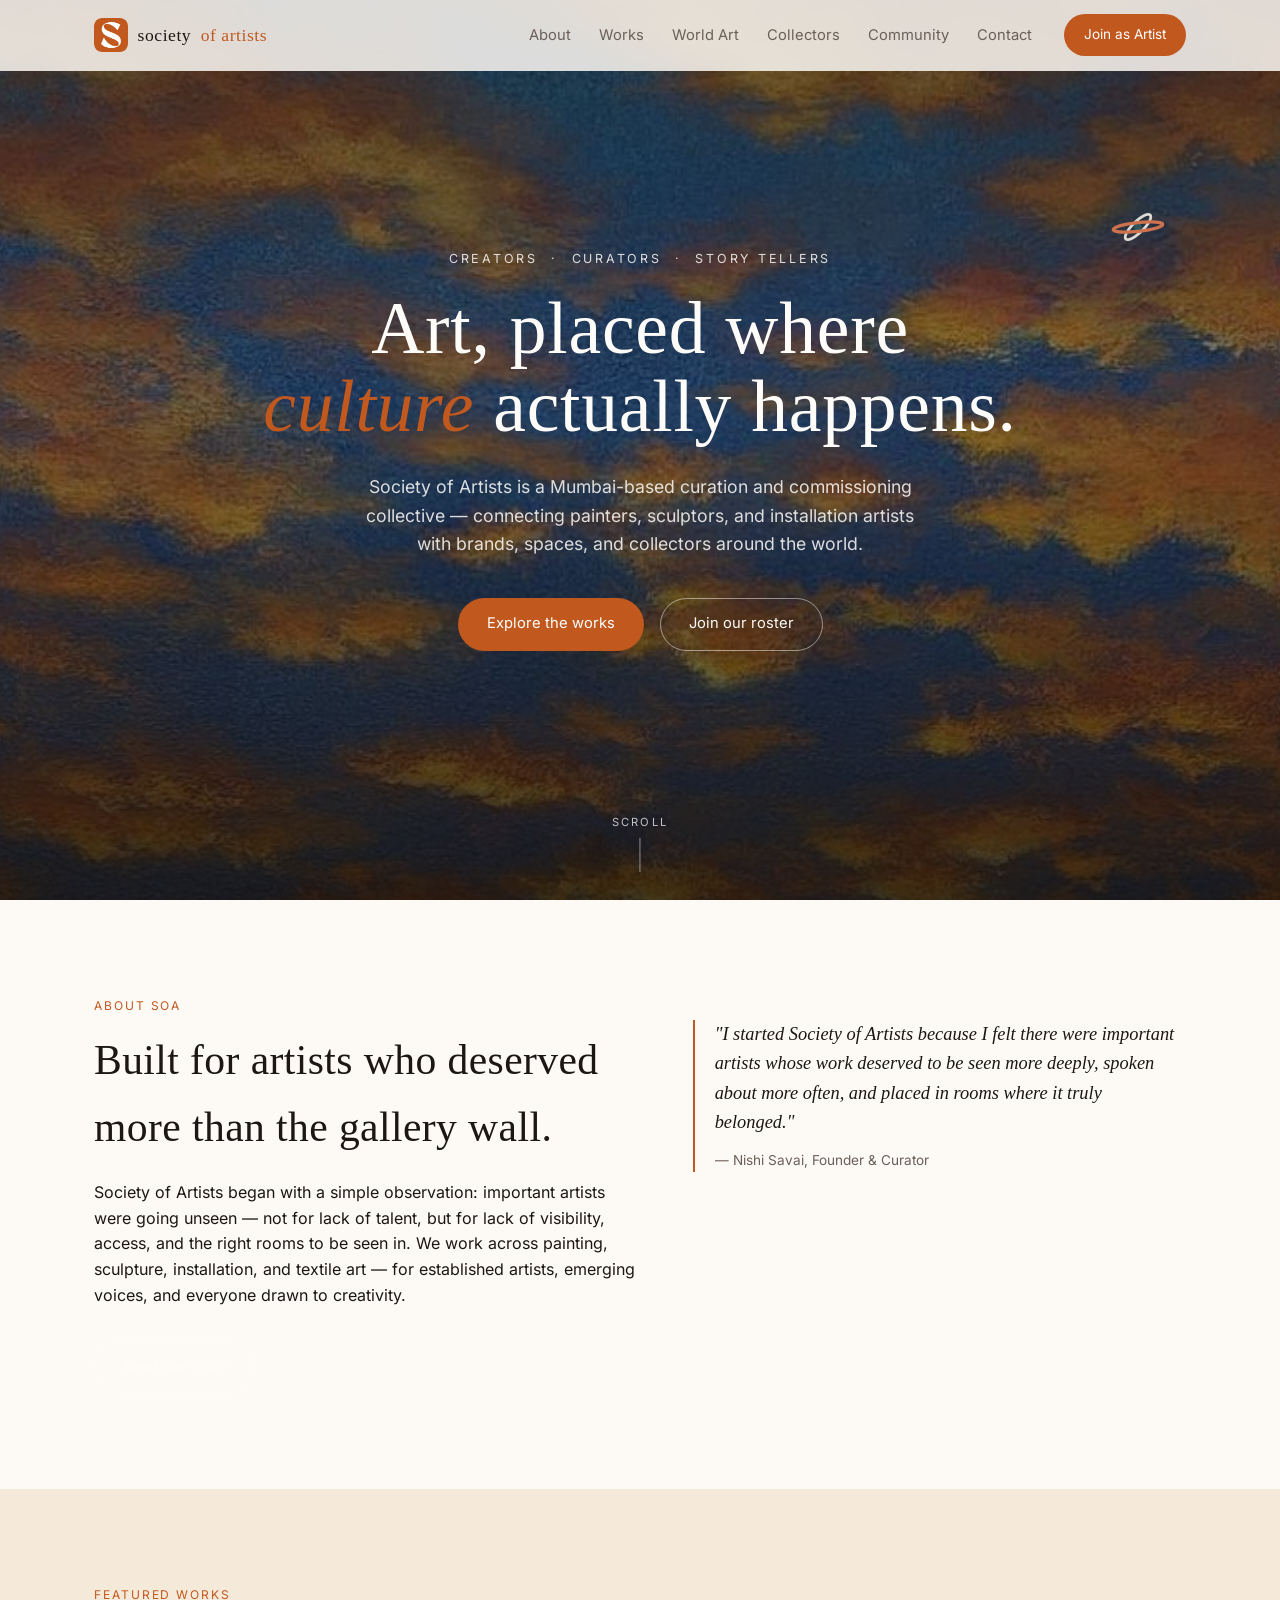
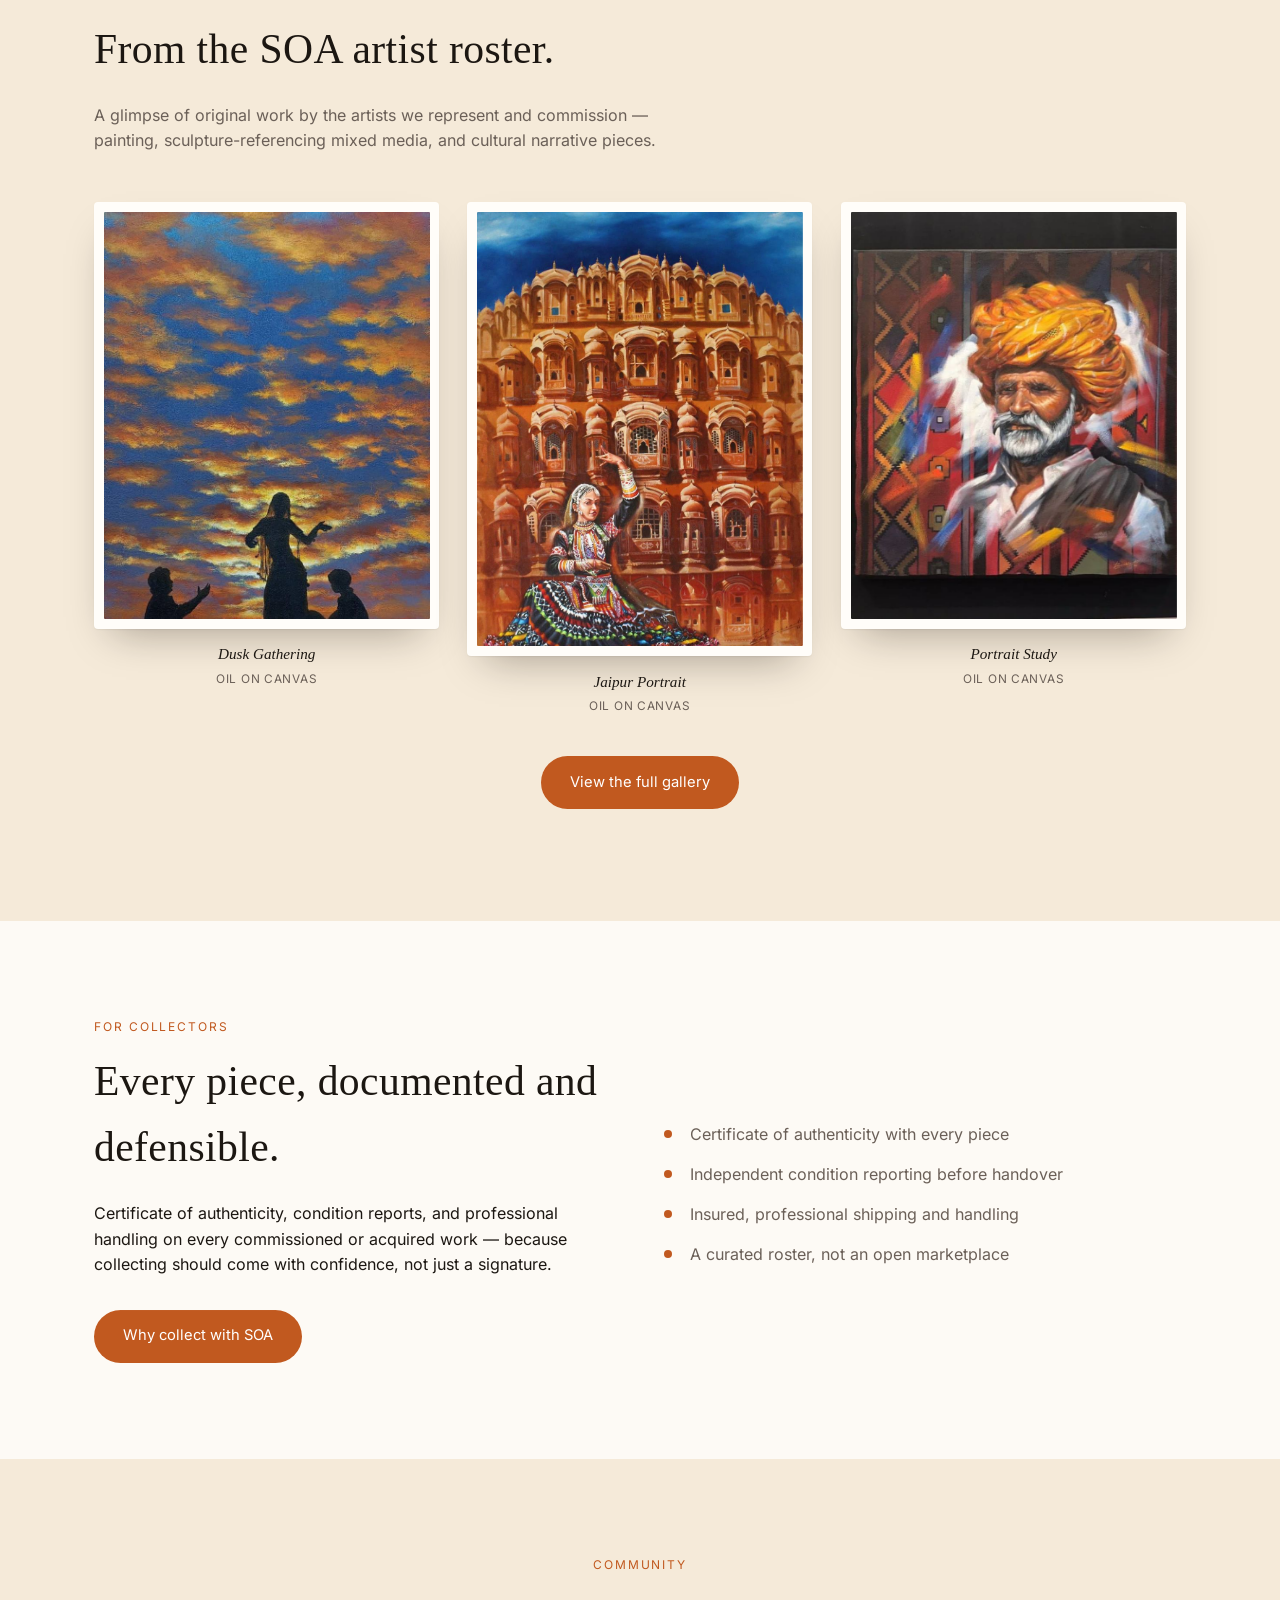
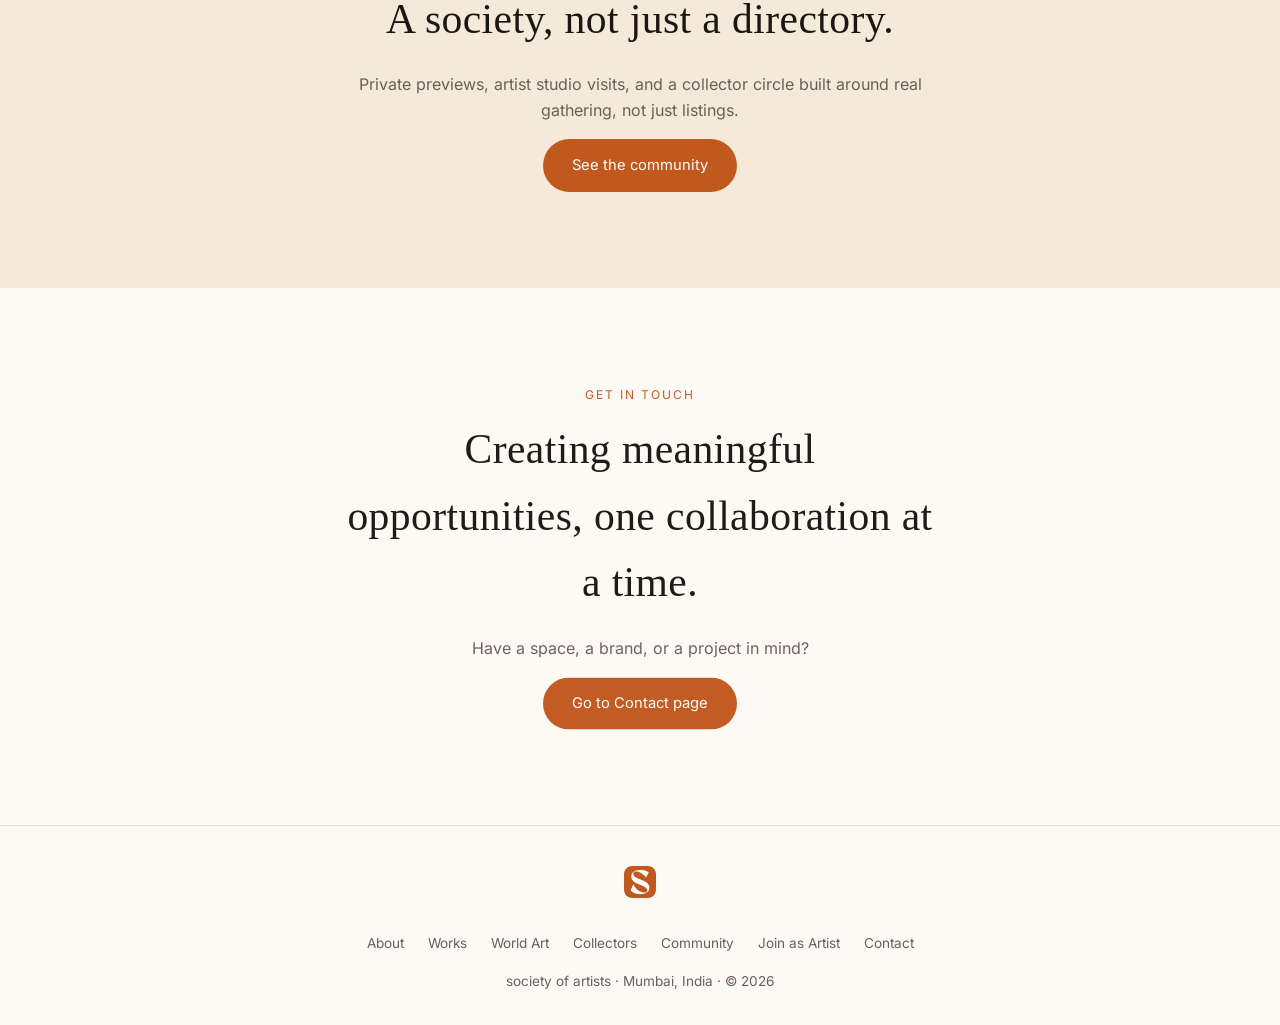
==== commit c531702f: "Replace recreated logo SVG with the real uploaded brand mark You uploaded the actual logo files (7 o" ====
--- a/index.html
+++ b/index.html
@@ -15,7 +15,7 @@
 <meta name="twitter:title" content="Society of Artists | Creators, Curators, Story Tellers">
 <meta name="twitter:description" content="A Mumbai-based art curation and commissioning collective connecting artists worldwide with collectors, brands, and cultural spaces.">
 <meta name="twitter:image" content="https://societyofartists.in/assets/painting2.jpg">
-<link rel="icon" href="assets/logo-mark.svg" type="image/svg+xml">
+<link rel="icon" href="assets/logo-badge.png" type="image/png">
 <link rel="stylesheet" href="assets/style.css?v=4">
 <script type="application/ld+json">
 {
@@ -24,7 +24,7 @@
   "name": "Society of Artists",
   "alternateName": "SOA",
   "url": "https://societyofartists.in/",
-  "logo": "https://societyofartists.in/assets/logo.svg",
+  "logo": "https://societyofartists.in/assets/logo-badge.png",
   "founder": { "@type": "Person", "name": "Nishi Savai" },
   "sameAs": ["https://instagram.com/societyofartists__"],
   "contactPoint": {
@@ -55,13 +55,13 @@
 <body>
 
 <div id="preloader" aria-hidden="true">
-  <img class="pre-mark" src="assets/logo-mark.svg" alt="">
+  <img class="pre-mark" src="assets/logo-badge.png" alt="">
   <div class="pre-bar"></div>
 </div>
 
 <header id="site-header">
   <div class="nav">
-    <a class="brand" href="index.html#top"><img src="assets/logo-mark.svg" alt="" width="34" height="34">society <span class="accent">of artists</span></a>
+    <a class="brand" href="index.html#top"><img src="assets/logo-badge.png" alt="" width="34" height="34">society <span class="accent">of artists</span></a>
     <button class="nav-toggle" id="nav-toggle" aria-expanded="false" aria-controls="primary-nav" aria-label="Toggle navigation menu">
       <span></span><span></span><span></span>
     </button>
@@ -211,7 +211,7 @@
 </main>
 
 <footer>
-  <img src="assets/logo-mark.svg" alt="">
+  <img src="assets/logo-badge.png" alt="">
   <div class="footer-links">
     <a href="about.html">About</a>
     <a href="works.html">Works</a>
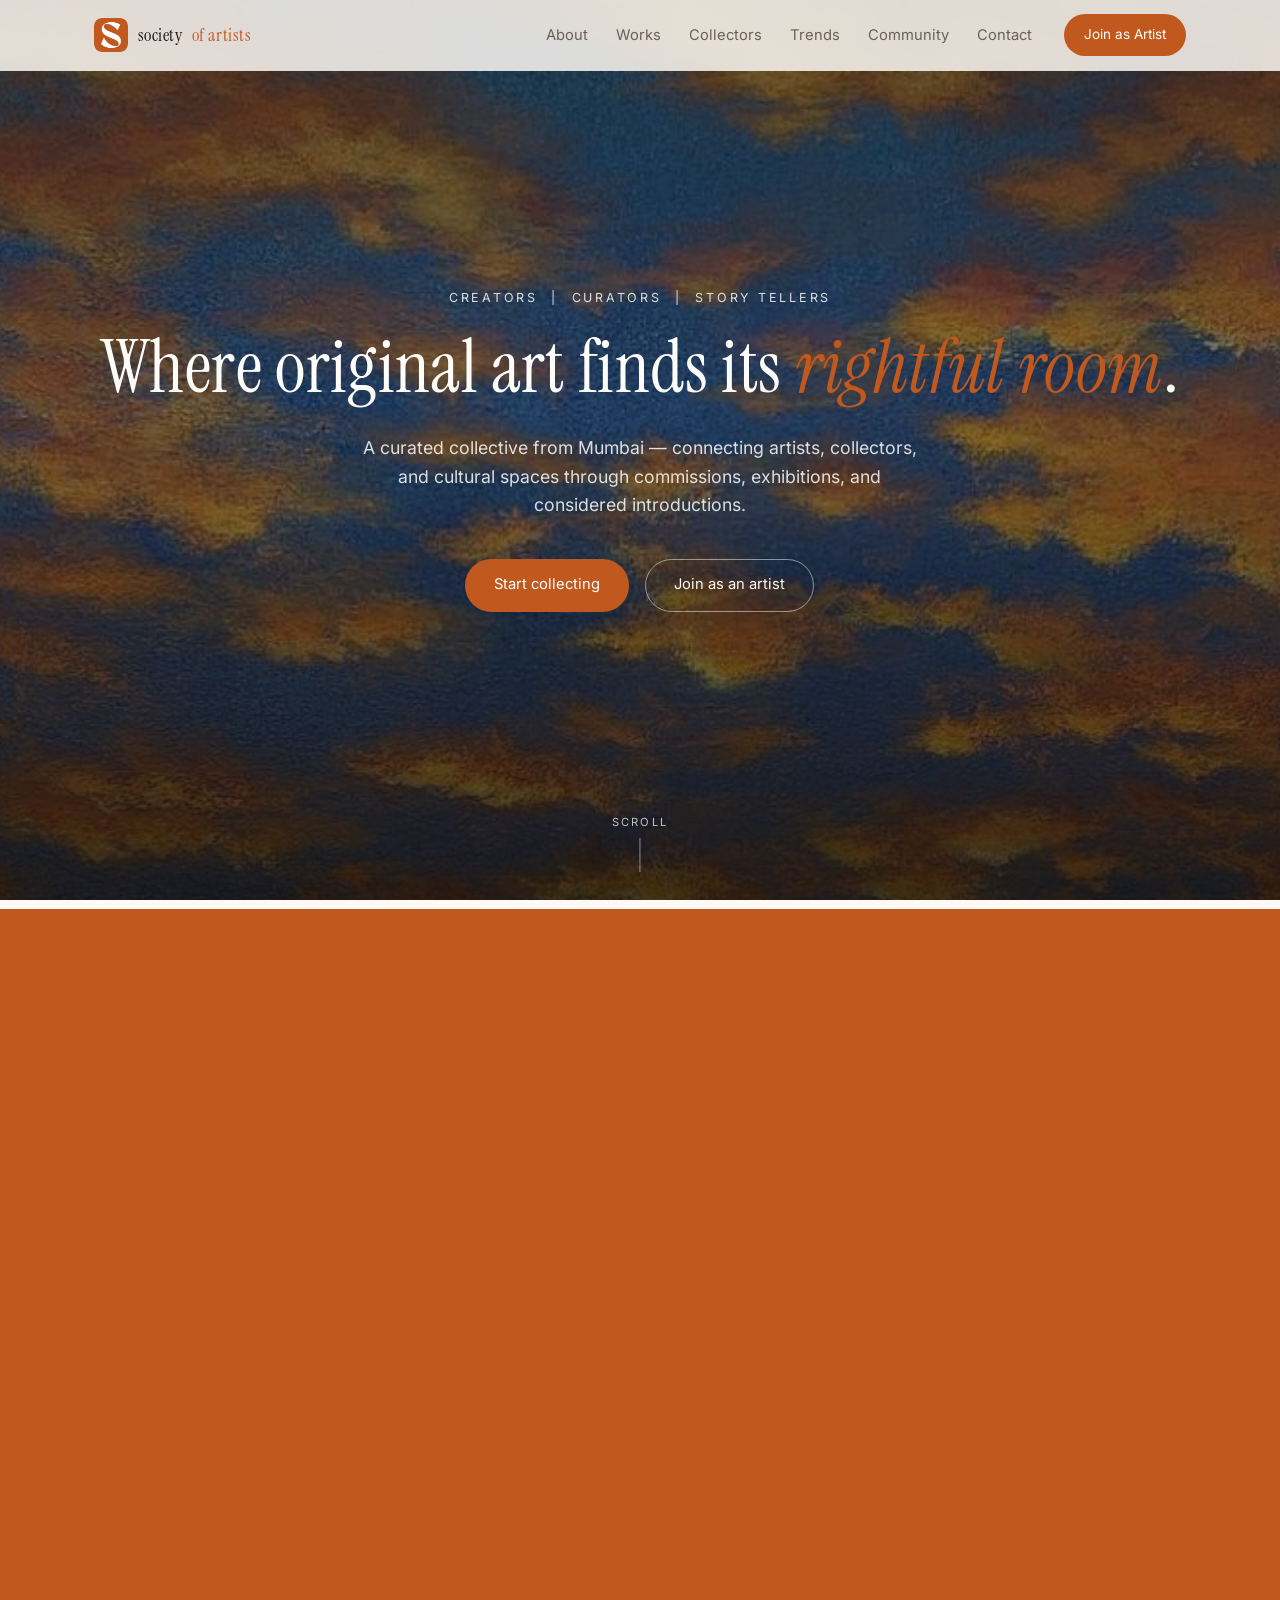
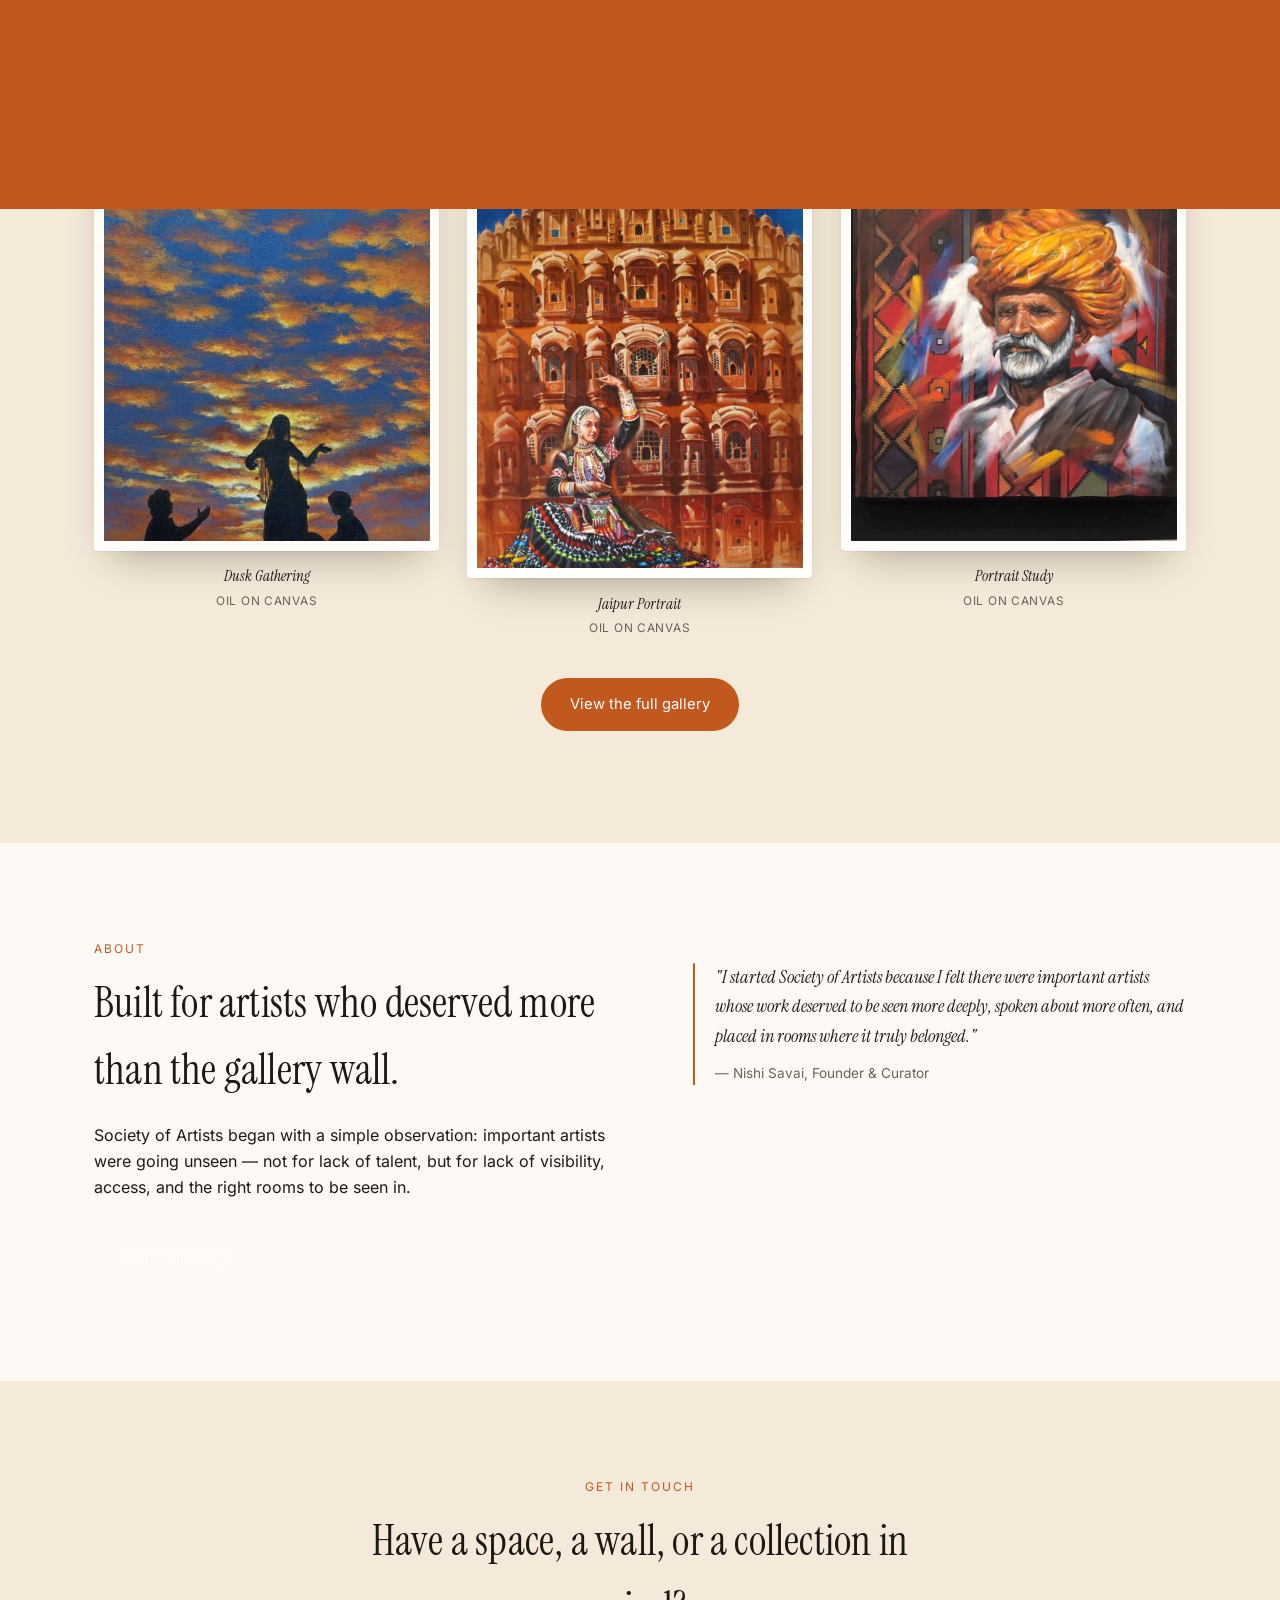
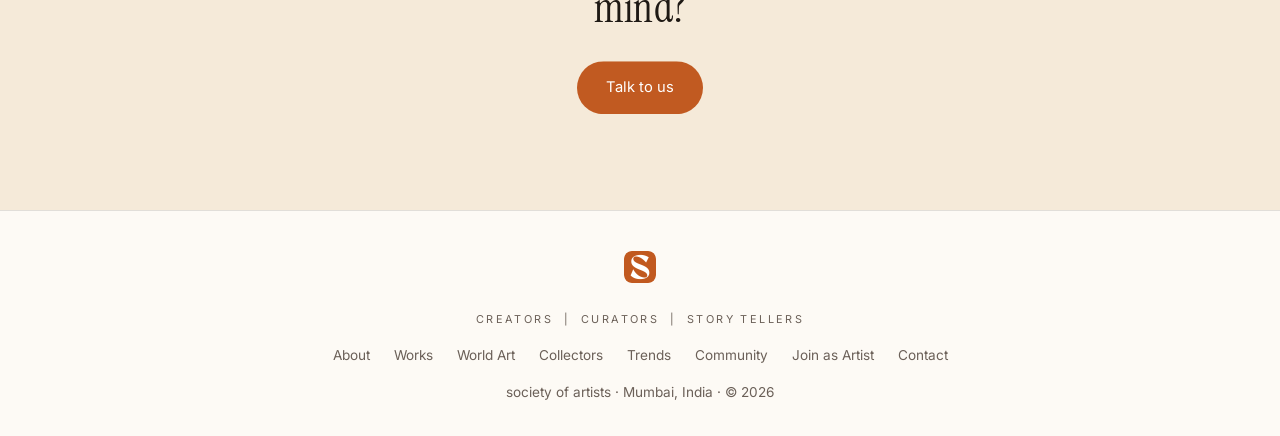
==== commit 717b5db4: "Minimalist revamp: service positioning, Trends page, logo-curtain transitions - Homepage rebuilt aro" ====
--- a/index.html
+++ b/index.html
@@ -3,26 +3,27 @@
 <head>
 <meta charset="UTF-8">
 <meta name="viewport" content="width=device-width, initial-scale=1.0, viewport-fit=cover">
-<title>Society of Artists | Art Curation &amp; Commissioning Studio, Mumbai</title>
-<meta name="description" content="Society of Artists (SOA) is a Mumbai-based curation and commissioning collective connecting artists — painters, sculptors, and installation artists — with collectors, brands, and cultural spaces worldwide.">
+<title>Society of Artists | Creators, Curators, Story Tellers — Mumbai</title>
+<meta name="description" content="Society of Artists (SOA) is a Mumbai-based curation and commissioning collective — a curated platform connecting artists with collectors, art enthusiasts, brands, and cultural spaces worldwide.">
 <link rel="canonical" href="https://societyofartists.in/">
 <meta property="og:type" content="website">
 <meta property="og:title" content="Society of Artists | Creators, Curators, Story Tellers">
-<meta property="og:description" content="A Mumbai-based art curation and commissioning collective connecting artists worldwide with collectors, brands, and cultural spaces.">
+<meta property="og:description" content="A curated platform connecting artists with collectors, art enthusiasts, brands, and cultural spaces worldwide.">
 <meta property="og:image" content="https://societyofartists.in/assets/painting2.jpg">
 <meta property="og:url" content="https://societyofartists.in/">
 <meta name="twitter:card" content="summary_large_image">
 <meta name="twitter:title" content="Society of Artists | Creators, Curators, Story Tellers">
-<meta name="twitter:description" content="A Mumbai-based art curation and commissioning collective connecting artists worldwide with collectors, brands, and cultural spaces.">
+<meta name="twitter:description" content="A curated platform connecting artists with collectors, art enthusiasts, brands, and cultural spaces worldwide.">
 <meta name="twitter:image" content="https://societyofartists.in/assets/painting2.jpg">
 <link rel="icon" href="assets/logo-badge.png" type="image/png">
-<link rel="stylesheet" href="assets/style.css?v=4">
+<link rel="stylesheet" href="assets/style.css?v=5">
 <script type="application/ld+json">
 {
   "@context": "https://schema.org",
   "@type": "Organization",
   "name": "Society of Artists",
   "alternateName": "SOA",
+  "slogan": "Creators | Curators | Story Tellers",
   "url": "https://societyofartists.in/",
   "logo": "https://societyofartists.in/assets/logo-badge.png",
   "founder": { "@type": "Person", "name": "Nishi Savai" },
@@ -58,6 +59,7 @@
   <img class="pre-mark" src="assets/logo-badge.png" alt="">
   <div class="pre-bar"></div>
 </div>
+<div class="pt" id="pt" aria-hidden="true"><img src="assets/logo-badge.png" alt=""></div>
 
 <header id="site-header">
   <div class="nav">
@@ -70,8 +72,8 @@
         <ul id="primary-nav">
           <li><a href="about.html">About</a></li>
           <li><a href="works.html">Works</a></li>
-          <li><a href="world-art.html">World Art</a></li>
           <li><a href="collectors.html">Collectors</a></li>
+          <li><a href="trends.html">Trends</a></li>
           <li><a href="community.html">Community</a></li>
           <li><a href="contact.html">Contact</a></li>
         </ul>
@@ -90,58 +92,53 @@
       <div class="hero-slide is-active" style="background-image:url('assets/painting1.jpg');background-position:center 30%"></div>
       <div class="hero-slide" style="background-image:url('assets/painting2.jpg');background-position:center 15%"></div>
       <div class="hero-slide" style="background-image:url('assets/painting4.jpg');background-position:center 40%"></div>
-      <div class="hero-slide" style="background-image:url('assets/painting8.jpg');background-position:center 35%"></div>
-    </div>
-    <canvas class="hero-orn" id="hero-orn" width="260" height="260" aria-hidden="true"></canvas>
+    </div>
     <div class="hero-content">
-      <span class="kicker">Creators &nbsp;·&nbsp; Curators &nbsp;·&nbsp; Story Tellers</span>
-      <h1>Art, placed where <span class="accent">culture</span> actually happens.</h1>
+      <span class="kicker">Creators &nbsp;|&nbsp; Curators &nbsp;|&nbsp; Story Tellers</span>
+      <h1>Where original art finds its <span class="accent">rightful room</span>.</h1>
       <p class="lede">
-        Society of Artists is a Mumbai-based curation and commissioning collective —
-        connecting painters, sculptors, and installation artists with brands, spaces,
-        and collectors around the world.
+        A curated collective from Mumbai — connecting artists, collectors, and
+        cultural spaces through commissions, exhibitions, and considered introductions.
       </p>
       <div class="ctas">
-        <a class="btn btn-primary" href="works.html">Explore the works</a>
-        <a class="btn btn-outline" href="register.html">Join our roster</a>
+        <a class="btn btn-primary" href="collectors.html">Start collecting</a>
+        <a class="btn btn-outline" href="register.html">Join as an artist</a>
       </div>
     </div>
     <div class="scroll-cue"><span>Scroll</span><span class="line"></span></div>
   </section>
 
-  <section id="about">
-    <div class="wrap about-grid">
-      <div class="reveal">
-        <span class="eyebrow">About SOA</span>
-        <h2 class="title">Built for artists who deserved more than the gallery wall.</h2>
-        <p>
-          Society of Artists began with a simple observation: important artists were
-          going unseen — not for lack of talent, but for lack of visibility, access,
-          and the right rooms to be seen in. We work across painting, sculpture,
-          installation, and textile art — for established artists, emerging voices,
-          and everyone drawn to creativity.
-        </p>
-        <a class="btn btn-outline" style="margin-top:1rem;" href="about.html">Read our story</a>
-      </div>
-      <div class="reveal">
-        <blockquote>
-          "I started Society of Artists because I felt there were important artists
-          whose work deserved to be seen more deeply, spoken about more often, and
-          placed in rooms where it truly belonged."
-          <cite>— Nishi Savai, Founder &amp; Curator</cite>
-        </blockquote>
-      </div>
-    </div>
-  </section>
-
-  <section id="works" class="section-alt">
+  <section>
+    <div class="wrap">
+      <span class="eyebrow reveal">What We Do</span>
+      <h2 class="title reveal">One society, three doors.</h2>
+      <div class="pillar-grid">
+        <a class="pillar reveal" href="register.html">
+          <span class="pillar-num">01 — For Artists</span>
+          <h3>Artist Onboarding</h3>
+          <p>A selective roster, personally reviewed. Representation, commissions, exhibitions, and career-building — from application to first placement.</p>
+          <span class="pillar-link">Apply to the roster →</span>
+        </a>
+        <a class="pillar reveal" href="collectors.html">
+          <span class="pillar-num">02 — For Collectors</span>
+          <h3>The Collector Platform</h3>
+          <p>Your go-to place to acquire original work — every piece documented, condition-checked, and delivered with certified authenticity.</p>
+          <span class="pillar-link">Why collect with SOA →</span>
+        </a>
+        <a class="pillar reveal" href="trends.html">
+          <span class="pillar-num">03 — The Market</span>
+          <h3>Art as an Asset</h3>
+          <p>What's moving in global art collection — new collectors, online acquisition, and how considered art has historically held and grown value.</p>
+          <span class="pillar-link">See the trends →</span>
+        </a>
+      </div>
+    </div>
+  </section>
+
+  <section class="section-alt">
     <div class="wrap">
       <span class="eyebrow reveal">Featured Works</span>
-      <h2 class="title reveal">From the SOA artist roster.</h2>
-      <p class="reveal" style="max-width:38rem;color:var(--muted);">
-        A glimpse of original work by the artists we represent and commission —
-        painting, sculpture-referencing mixed media, and cultural narrative pieces.
-      </p>
+      <h2 class="title reveal">From the roster.</h2>
       <div class="gallery">
         <figure class="tilt-card">
           <div class="frame"><img src="assets/painting1.jpg" alt="Silhouetted figures against a dramatic sunset sky, oil painting" loading="lazy"></div>
@@ -162,49 +159,34 @@
     </div>
   </section>
 
-  <section id="collectors">
-    <div class="wrap split">
+  <section>
+    <div class="wrap about-grid">
       <div class="reveal">
-        <span class="eyebrow">For Collectors</span>
-        <h2 class="title">Every piece, documented and defensible.</h2>
+        <span class="eyebrow">About</span>
+        <h2 class="title">Built for artists who deserved more than the gallery wall.</h2>
         <p>
-          Certificate of authenticity, condition reports, and professional handling
-          on every commissioned or acquired work — because collecting should come
-          with confidence, not just a signature.
+          Society of Artists began with a simple observation: important artists were
+          going unseen — not for lack of talent, but for lack of visibility, access,
+          and the right rooms to be seen in.
         </p>
-        <a class="btn btn-primary" style="margin-top:1rem;" href="collectors.html">Why collect with SOA</a>
+        <a class="btn btn-outline" style="margin-top:1rem;" href="about.html">Read our story</a>
       </div>
       <div class="reveal">
-        <ul class="checklist">
-          <li>Certificate of authenticity with every piece</li>
-          <li>Independent condition reporting before handover</li>
-          <li>Insured, professional shipping and handling</li>
-          <li>A curated roster, not an open marketplace</li>
-        </ul>
-      </div>
-    </div>
-  </section>
-
-  <section id="community-teaser" class="section-alt">
-    <div class="wrap contact-box reveal">
-      <span class="eyebrow">Community</span>
-      <h2 class="title">A society, not just a directory.</h2>
-      <p style="color:var(--muted);">
-        Private previews, artist studio visits, and a collector circle built around
-        real gathering, not just listings.
-      </p>
-      <a class="btn btn-primary" href="community.html">See the community</a>
-    </div>
-  </section>
-
-  <section id="contact">
+        <blockquote>
+          "I started Society of Artists because I felt there were important artists
+          whose work deserved to be seen more deeply, spoken about more often, and
+          placed in rooms where it truly belonged."
+          <cite>— Nishi Savai, Founder &amp; Curator</cite>
+        </blockquote>
+      </div>
+    </div>
+  </section>
+
+  <section class="section-alt">
     <div class="wrap contact-box reveal">
       <span class="eyebrow">Get in Touch</span>
-      <h2 class="title">Creating meaningful opportunities, one collaboration at a time.</h2>
-      <p style="color:var(--muted);">
-        Have a space, a brand, or a project in mind?
-      </p>
-      <a class="btn btn-primary" href="contact.html">Go to Contact page</a>
+      <h2 class="title">Have a space, a wall, or a collection in mind?</h2>
+      <a class="btn btn-primary" href="contact.html">Talk to us</a>
     </div>
   </section>
 
@@ -212,11 +194,13 @@
 
 <footer>
   <img src="assets/logo-badge.png" alt="">
+  <div class="footer-tagline">Creators &nbsp;|&nbsp; Curators &nbsp;|&nbsp; Story Tellers</div>
   <div class="footer-links">
     <a href="about.html">About</a>
     <a href="works.html">Works</a>
     <a href="world-art.html">World Art</a>
     <a href="collectors.html">Collectors</a>
+    <a href="trends.html">Trends</a>
     <a href="community.html">Community</a>
     <a href="register.html">Join as Artist</a>
     <a href="contact.html">Contact</a>
@@ -235,8 +219,7 @@
 <script src="assets/vendor/gsap.min.js"></script>
 <script src="assets/vendor/ScrollTrigger.min.js"></script>
 <script src="assets/vendor/vanilla-tilt.min.js"></script>
-<script src="assets/vendor/zdog.dist.min.js"></script>
-<script src="assets/main.js?v=4"></script>
+<script src="assets/main.js?v=5"></script>
 
 </body>
 </html>
--- a/assets/style.css
+++ b/assets/style.css
@@ -5,10 +5,8 @@
 @font-face { font-family: 'Inter'; font-style: normal; font-weight: 500; font-display: swap; src: url('fonts/inter-latin-500-normal.woff2') format('woff2'); }
 @font-face { font-family: 'Inter'; font-style: normal; font-weight: 600; font-display: swap; src: url('fonts/inter-latin-600-normal.woff2') format('woff2'); }
 @font-face { font-family: 'Inter'; font-style: normal; font-weight: 700; font-display: swap; src: url('fonts/inter-latin-700-normal.woff2') format('woff2'); }
-@font-face { font-family: 'Playfair Display'; font-style: normal; font-weight: 400; font-display: swap; src: url('fonts/playfair-display-latin-400-normal.woff2') format('woff2'); }
-@font-face { font-family: 'Playfair Display'; font-style: italic; font-weight: 400; font-display: swap; src: url('fonts/playfair-display-latin-400-italic.woff2') format('woff2'); }
-@font-face { font-family: 'Playfair Display'; font-style: normal; font-weight: 500; font-display: swap; src: url('fonts/playfair-display-latin-500-normal.woff2') format('woff2'); }
-@font-face { font-family: 'Playfair Display'; font-style: normal; font-weight: 600; font-display: swap; src: url('fonts/playfair-display-latin-600-normal.woff2') format('woff2'); }
+@font-face { font-family: 'Instrument Serif'; font-style: normal; font-weight: 400; font-display: swap; src: url('fonts/instrument-serif-latin-400-normal.woff2') format('woff2'); }
+@font-face { font-family: 'Instrument Serif'; font-style: italic; font-weight: 400; font-display: swap; src: url('fonts/instrument-serif-latin-400-italic.woff2') format('woff2'); }
 
 :root {
   --bg: #fdfaf5;
@@ -20,28 +18,32 @@
   --border: rgba(28,23,18,0.12);
 }
 
-/* Preloader */
+/* Preloader — brand curtain: terracotta field, logo mark breathing in */
 #preloader {
   position: fixed;
   inset: 0;
   z-index: 999;
-  background: #17110b;
+  background: #c1591f;
   display: flex;
   align-items: center;
   justify-content: center;
-  transition: opacity 0.5s ease, visibility 0.5s ease;
+  transition: transform 0.55s cubic-bezier(0.7, 0, 0.3, 1), visibility 0.55s;
 }
 #preloader .pre-mark {
-  width: 56px; height: 56px;
-  border-radius: 14px;
-  display: flex; align-items: center; justify-content: center;
+  width: 64px; height: 64px;
+  border-radius: 16px;
+  animation: markIn 0.9s cubic-bezier(0.2, 0.8, 0.3, 1.2) both;
+}
+@keyframes markIn {
+  0% { opacity: 0; transform: scale(0.4) rotate(-14deg); }
+  100% { opacity: 1; transform: scale(1) rotate(0deg); }
 }
 #preloader .pre-bar {
   position: absolute;
   bottom: -20px; left: 50%;
   transform: translateX(-50%);
   width: 90px; height: 2px;
-  background: rgba(247,237,225,0.18);
+  background: rgba(253,248,238,0.25);
   overflow: hidden;
   border-radius: 2px;
 }
@@ -50,7 +52,7 @@
   position: absolute;
   top: 0; bottom: 0; left: -40%;
   width: 40%;
-  background: #e88a4a;
+  background: #fdf8ee;
   animation: preloaderSweep 1.1s ease-in-out infinite;
 }
 @keyframes preloaderSweep {
@@ -58,13 +60,41 @@
   100% { left: 100%; }
 }
 body.is-loaded #preloader {
-  opacity: 0;
+  transform: translateY(-101%);
   visibility: hidden;
   pointer-events: none;
 }
+
+/* Page-exit curtain — same terracotta field sweeps up over the page,
+   logo mark lands, then the next page's preloader lifts away: the logo
+   visually "carries" you between pages */
+.pt {
+  position: fixed;
+  inset: 0;
+  z-index: 998;
+  background: #c1591f;
+  display: flex;
+  align-items: center;
+  justify-content: center;
+  transform: translateY(101%);
+  transition: transform 0.45s cubic-bezier(0.7, 0, 0.3, 1);
+  pointer-events: none;
+}
+.pt img {
+  width: 64px; height: 64px;
+  border-radius: 16px;
+  opacity: 0;
+  transform: scale(0.5) rotate(-14deg);
+  transition: opacity 0.25s ease 0.18s, transform 0.35s cubic-bezier(0.2, 0.8, 0.3, 1.2) 0.18s;
+}
+.pt.is-entering { transform: translateY(0); }
+.pt.is-entering img { opacity: 1; transform: scale(1) rotate(0deg); }
+
 @media (prefers-reduced-motion: reduce) {
   #preloader { transition: none; }
+  #preloader .pre-mark { animation: none; }
   #preloader .pre-bar::after { animation: none; left: 0; width: 100%; }
+  .pt { display: none; }
 }
 @media (prefers-color-scheme: dark) {
   :root {
@@ -89,10 +119,18 @@
   overflow-x: hidden;
 }
 h1, h2, h3, .serif {
-  font-family: 'Playfair Display', serif;
-  font-weight: 500;
-  letter-spacing: 0.01em;
+  font-family: 'Instrument Serif', serif;
+  font-weight: 400;
+  letter-spacing: 0.005em;
   margin: 0;
+}
+
+/* Brand tagline — always the same three words, always this treatment */
+.tagline {
+  text-transform: uppercase;
+  letter-spacing: 0.22em;
+  font-size: 0.72rem;
+  color: var(--muted);
 }
 a { color: inherit; }
 img { max-width: 100%; }
@@ -131,7 +169,7 @@
   display: flex;
   align-items: center;
   gap: 0.6rem;
-  font-family: 'Playfair Display', serif;
+  font-family: 'Instrument Serif', serif;
   font-size: 1.1rem;
   letter-spacing: 0.03em;
   text-decoration: none;
@@ -403,7 +441,7 @@
   margin: 1.5rem 0 0;
   padding-left: 1.25rem;
   border-left: 2px solid var(--accent);
-  font-family: 'Playfair Display', serif;
+  font-family: 'Instrument Serif', serif;
   font-style: italic;
   font-size: 1.15rem;
   color: var(--fg);
@@ -648,7 +686,7 @@
 }
 .gallery figcaption .work-title {
   display: block;
-  font-family: 'Playfair Display', serif;
+  font-family: 'Instrument Serif', serif;
   font-style: italic;
   font-size: 0.95rem;
   color: var(--fg);
@@ -784,7 +822,7 @@
   background: var(--accent);
   color: #fff;
   display: flex; align-items: center; justify-content: center;
-  font-family: 'Playfair Display', serif;
+  font-family: 'Instrument Serif', serif;
   font-style: italic;
   font-size: 1.1rem;
   transform: translateZ(25px);
@@ -819,7 +857,7 @@
 }
 @media (max-width: 640px) { .stat-row { grid-template-columns: 1fr; gap: 2rem; } }
 .stat-row .stat-num {
-  font-family: 'Playfair Display', serif;
+  font-family: 'Instrument Serif', serif;
   font-size: 2.2rem;
   color: var(--accent);
   display: block;
@@ -828,6 +866,109 @@
   color: var(--muted);
   font-size: 0.85rem;
   margin-top: 0.3rem;
+}
+
+/* Service pillars (home) — minimal, borderless, big serif numerals */
+.pillar-grid {
+  display: grid;
+  grid-template-columns: repeat(3, 1fr);
+  gap: 3rem 2.5rem;
+  margin-top: 3rem;
+}
+@media (max-width: 860px) { .pillar-grid { grid-template-columns: 1fr; gap: 2.5rem; } }
+.pillar {
+  display: block;
+  text-decoration: none;
+  border-top: 1px solid var(--border);
+  padding-top: 1.5rem;
+  transition: border-color 0.3s ease;
+}
+.pillar:hover { border-top-color: var(--accent); }
+.pillar .pillar-num {
+  font-family: 'Instrument Serif', serif;
+  font-style: italic;
+  color: var(--accent);
+  font-size: 1rem;
+  display: block;
+  margin-bottom: 0.75rem;
+}
+.pillar h3 { font-size: 1.5rem; margin-bottom: 0.5rem; }
+.pillar p { color: var(--muted); font-size: 0.92rem; margin: 0 0 1rem; }
+.pillar .pillar-link {
+  font-size: 0.85rem;
+  color: var(--accent);
+  letter-spacing: 0.06em;
+  text-transform: uppercase;
+}
+.pillar:hover .pillar-link { text-decoration: underline; text-underline-offset: 4px; }
+
+/* Trends page — editorial stat blocks */
+.trend-list { max-width: 46rem; margin: 0 auto; }
+.trend {
+  border-top: 1px solid var(--border);
+  padding: 2.5rem 0;
+  display: grid;
+  grid-template-columns: 130px 1fr;
+  gap: 2rem;
+  align-items: start;
+}
+@media (max-width: 640px) { .trend { grid-template-columns: 1fr; gap: 0.75rem; } }
+.trend .trend-stat {
+  font-family: 'Instrument Serif', serif;
+  font-size: 2.4rem;
+  line-height: 1.05;
+  color: var(--accent);
+}
+.trend .trend-stat small {
+  display: block;
+  font-family: 'Inter', sans-serif;
+  font-size: 0.68rem;
+  letter-spacing: 0.08em;
+  text-transform: uppercase;
+  color: var(--muted);
+  margin-top: 0.4rem;
+}
+.trend h3 { font-size: 1.3rem; margin-bottom: 0.5rem; }
+.trend p { color: var(--muted); font-size: 0.94rem; margin: 0; }
+.disclaimer {
+  font-size: 0.78rem;
+  color: var(--muted);
+  border-left: 2px solid var(--border);
+  padding-left: 1rem;
+  max-width: 40rem;
+  margin: 3rem auto 0;
+}
+
+/* Onboarding journey steps (register page) */
+.steps {
+  counter-reset: step;
+  max-width: 46rem;
+  margin: 0 auto 3.5rem;
+}
+.step {
+  display: grid;
+  grid-template-columns: 64px 1fr;
+  gap: 1.5rem;
+  padding: 1.75rem 0;
+  border-top: 1px solid var(--border);
+  align-items: start;
+}
+.step .step-num {
+  font-family: 'Instrument Serif', serif;
+  font-style: italic;
+  font-size: 2rem;
+  color: var(--accent);
+  line-height: 1;
+}
+.step h3 { font-size: 1.15rem; margin-bottom: 0.35rem; }
+.step p { color: var(--muted); font-size: 0.92rem; margin: 0; }
+
+.footer-tagline {
+  text-transform: uppercase;
+  letter-spacing: 0.22em;
+  font-size: 0.68rem;
+  color: var(--muted);
+  margin: 0.6rem 0 0.4rem;
 }
 
 /* FAQ accordion (native <details>, no JS needed) */
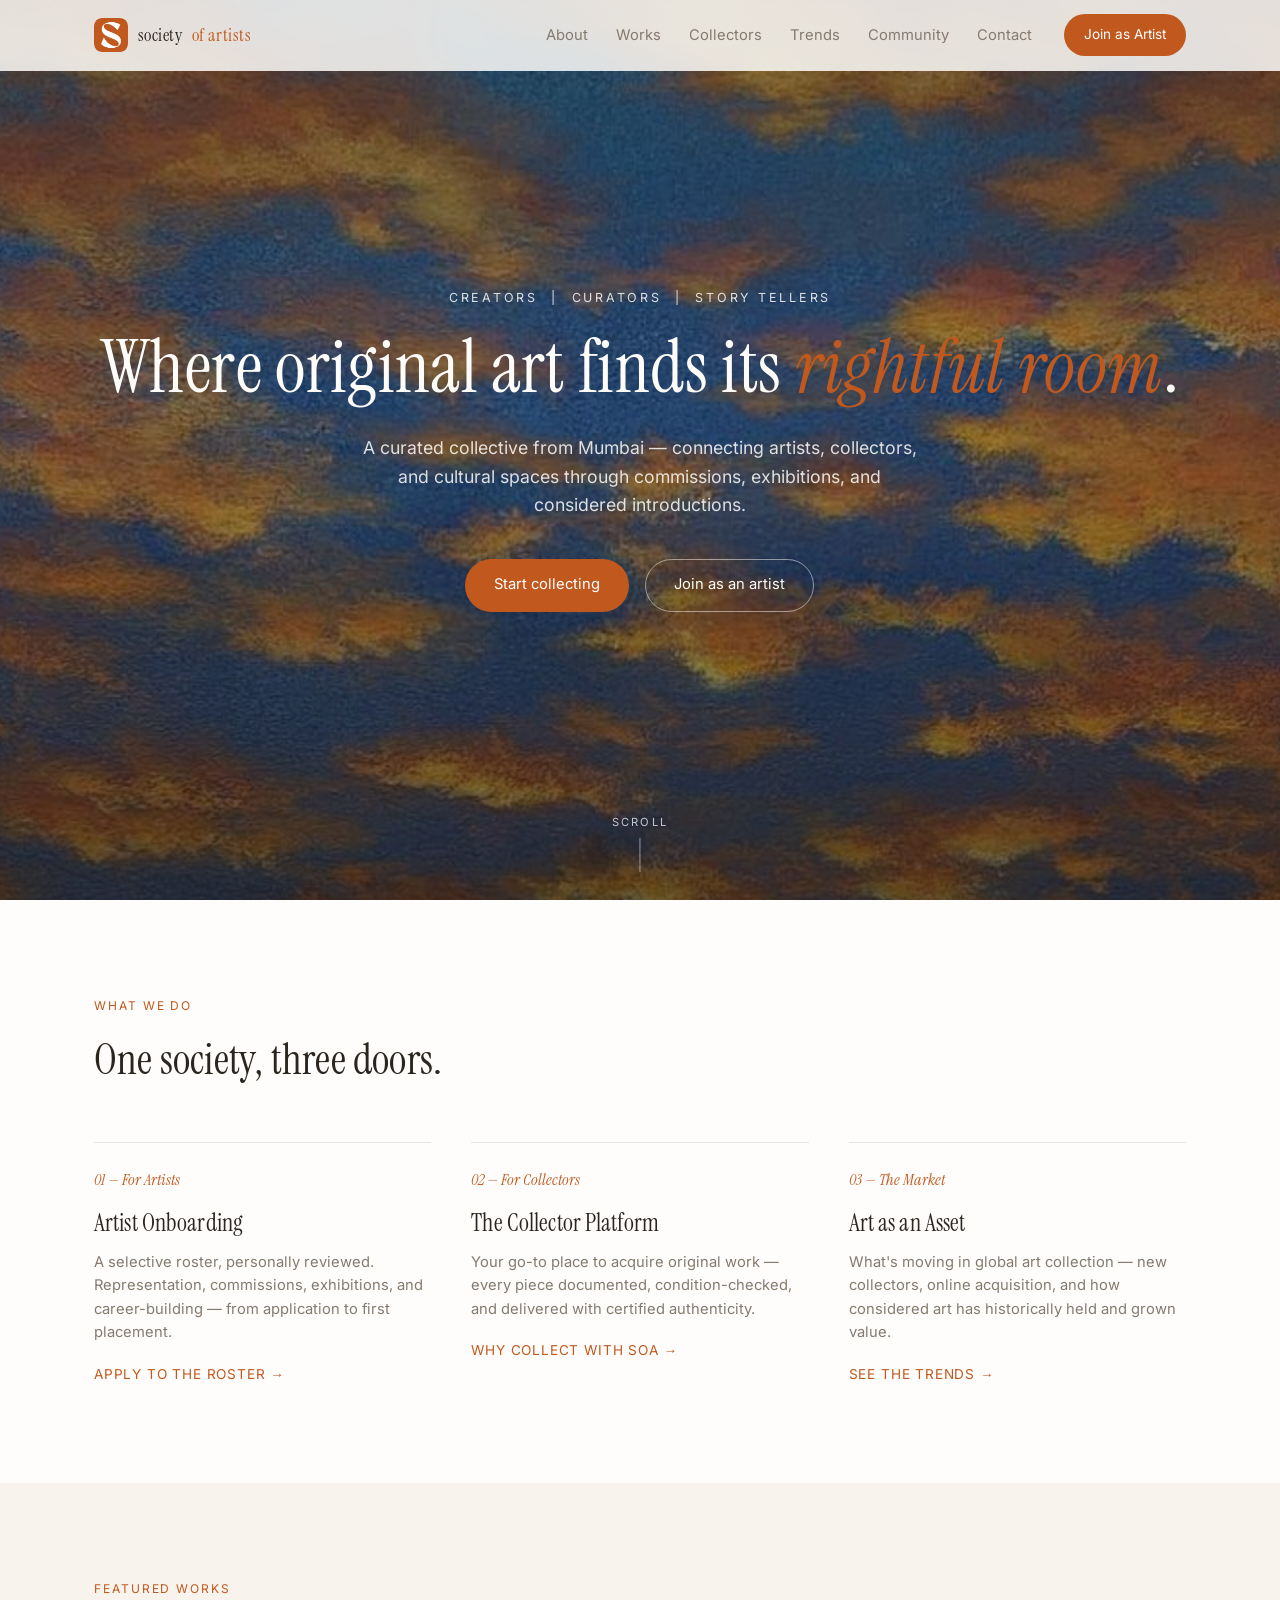
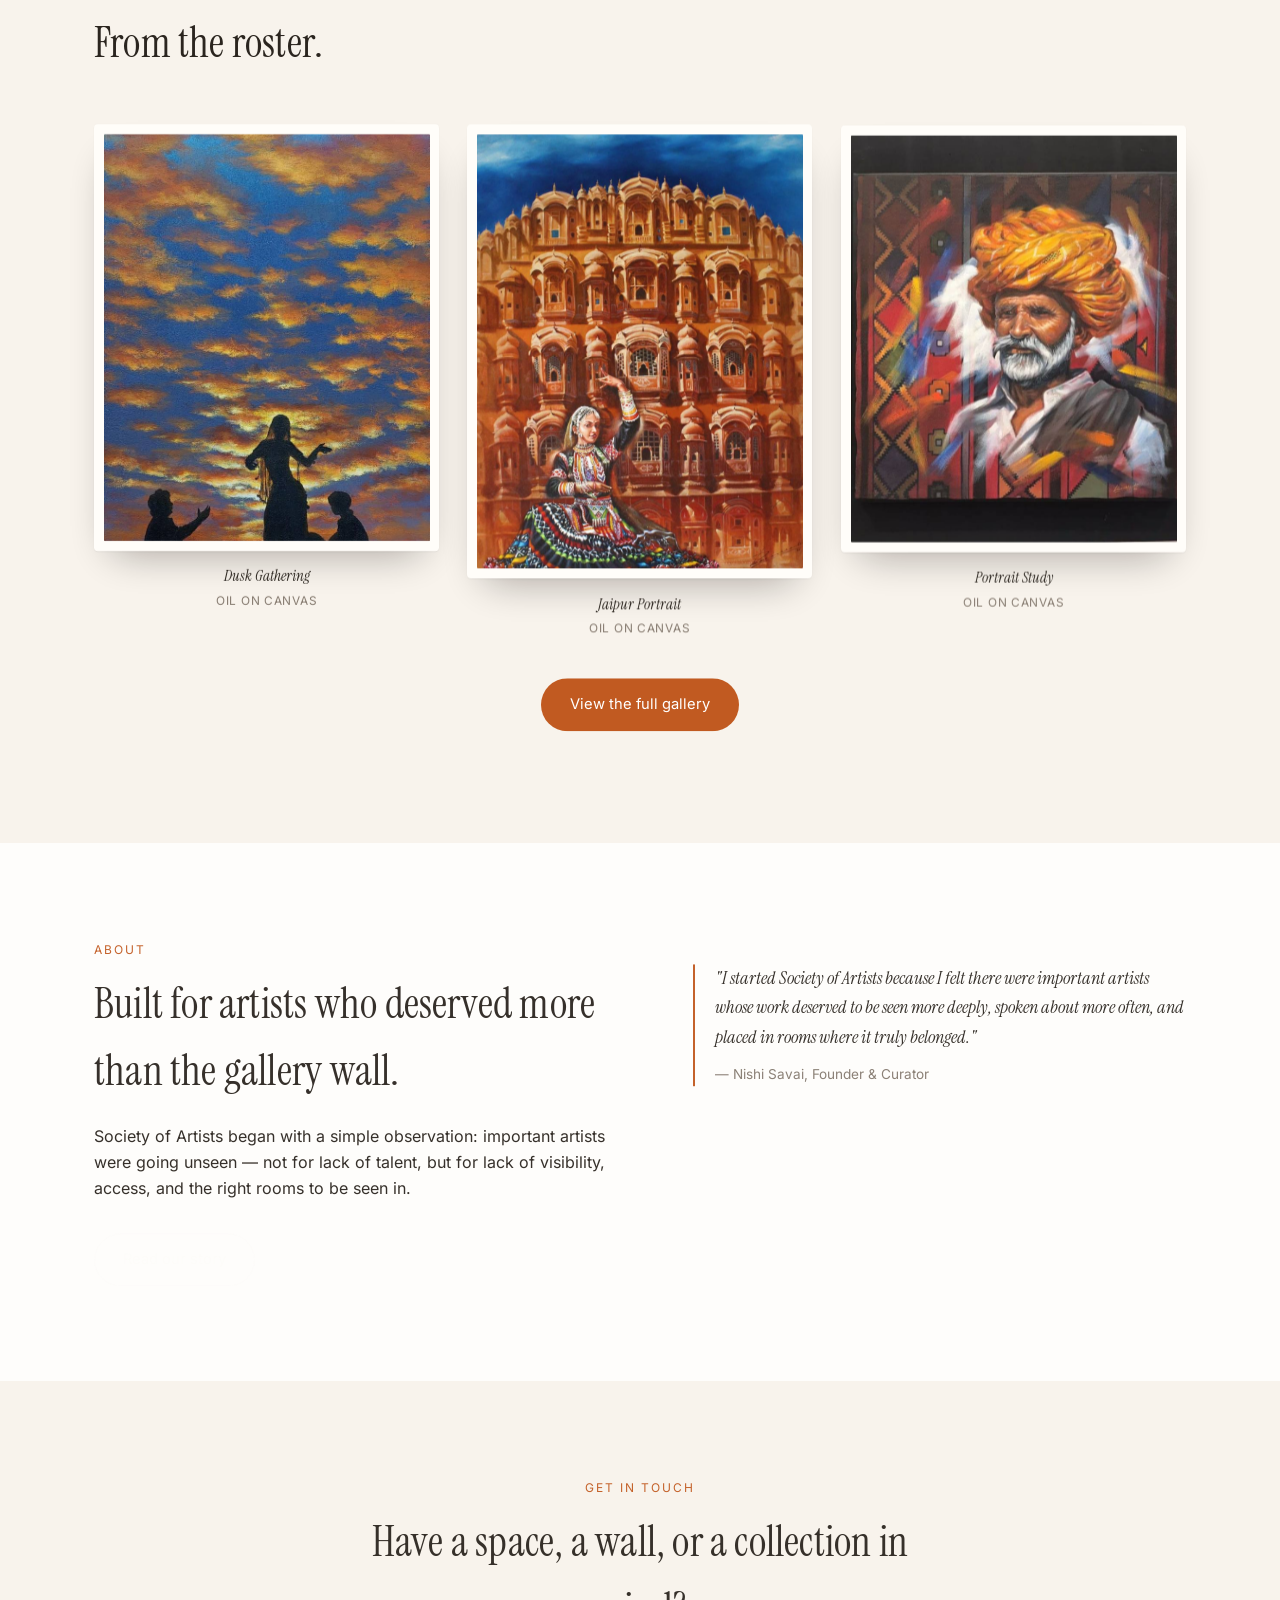
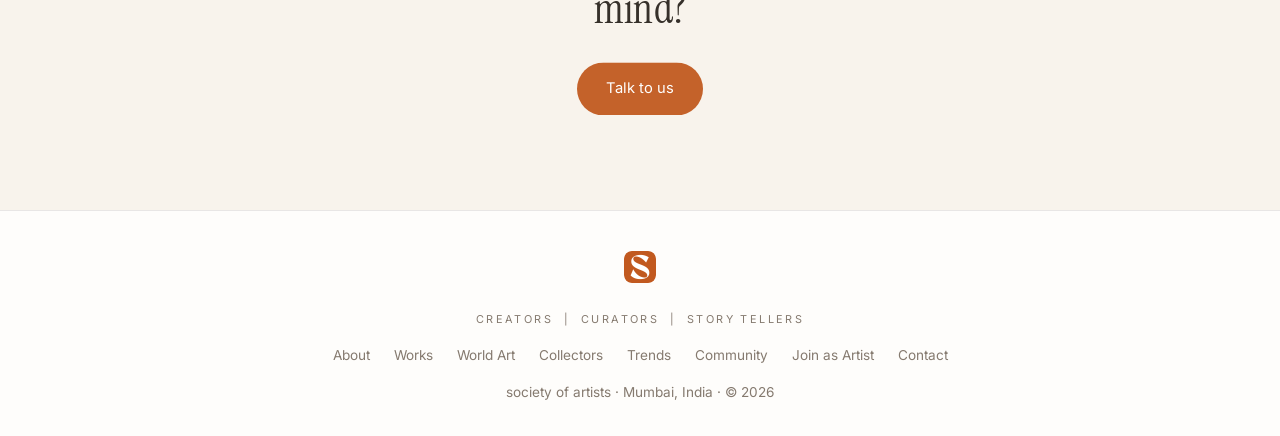
==== commit b5468a26: "Soften page transitions and lighten the whole color scheme - Replaced the hard terracotta curtain wi" ====
--- a/index.html
+++ b/index.html
@@ -16,7 +16,7 @@
 <meta name="twitter:description" content="A curated platform connecting artists with collectors, art enthusiasts, brands, and cultural spaces worldwide.">
 <meta name="twitter:image" content="https://societyofartists.in/assets/painting2.jpg">
 <link rel="icon" href="assets/logo-badge.png" type="image/png">
-<link rel="stylesheet" href="assets/style.css?v=5">
+<link rel="stylesheet" href="assets/style.css?v=6">
 <script type="application/ld+json">
 {
   "@context": "https://schema.org",
@@ -219,7 +219,7 @@
 <script src="assets/vendor/gsap.min.js"></script>
 <script src="assets/vendor/ScrollTrigger.min.js"></script>
 <script src="assets/vendor/vanilla-tilt.min.js"></script>
-<script src="assets/main.js?v=5"></script>
+<script src="assets/main.js?v=6"></script>
 
 </body>
 </html>
--- a/assets/style.css
+++ b/assets/style.css
@@ -9,41 +9,41 @@
 @font-face { font-family: 'Instrument Serif'; font-style: italic; font-weight: 400; font-display: swap; src: url('fonts/instrument-serif-latin-400-italic.woff2') format('woff2'); }
 
 :root {
-  --bg: #fdfaf5;
-  --bg-alt: #f5ead9;
-  --fg: #1c1712;
-  --muted: #6b6058;
+  --bg: #fefdfb;
+  --bg-alt: #f8f3ec;
+  --fg: #2b251f;
+  --muted: #857a6f;
   --accent: #c1591f;
-  --accent-2: #2f5d62;
-  --border: rgba(28,23,18,0.12);
-}
-
-/* Preloader — brand curtain: terracotta field, logo mark breathing in */
+  --accent-2: #4a7c81;
+  --border: rgba(43,37,31,0.1);
+}
+
+/* Preloader — soft light veil with a gently pulsing mark */
 #preloader {
   position: fixed;
   inset: 0;
   z-index: 999;
-  background: #c1591f;
+  background: #fefdfb;
   display: flex;
   align-items: center;
   justify-content: center;
-  transition: transform 0.55s cubic-bezier(0.7, 0, 0.3, 1), visibility 0.55s;
+  transition: opacity 0.45s ease, visibility 0.45s;
 }
 #preloader .pre-mark {
-  width: 64px; height: 64px;
-  border-radius: 16px;
-  animation: markIn 0.9s cubic-bezier(0.2, 0.8, 0.3, 1.2) both;
-}
-@keyframes markIn {
-  0% { opacity: 0; transform: scale(0.4) rotate(-14deg); }
-  100% { opacity: 1; transform: scale(1) rotate(0deg); }
+  width: 46px; height: 46px;
+  border-radius: 12px;
+  animation: markPulse 1.2s ease-in-out infinite;
+}
+@keyframes markPulse {
+  0%, 100% { transform: scale(1); opacity: 0.85; }
+  50% { transform: scale(1.1); opacity: 1; }
 }
 #preloader .pre-bar {
   position: absolute;
-  bottom: -20px; left: 50%;
+  bottom: -22px; left: 50%;
   transform: translateX(-50%);
-  width: 90px; height: 2px;
-  background: rgba(253,248,238,0.25);
+  width: 80px; height: 2px;
+  background: rgba(43,37,31,0.1);
   overflow: hidden;
   border-radius: 2px;
 }
@@ -52,7 +52,7 @@
   position: absolute;
   top: 0; bottom: 0; left: -40%;
   width: 40%;
-  background: #fdf8ee;
+  background: #c1591f;
   animation: preloaderSweep 1.1s ease-in-out infinite;
 }
 @keyframes preloaderSweep {
@@ -60,52 +60,51 @@
   100% { left: 100%; }
 }
 body.is-loaded #preloader {
-  transform: translateY(-101%);
+  opacity: 0;
   visibility: hidden;
   pointer-events: none;
 }
 
-/* Page-exit curtain — same terracotta field sweeps up over the page,
-   logo mark lands, then the next page's preloader lifts away: the logo
-   visually "carries" you between pages */
+/* Page-exit veil — soft fade to light with the pulsing mark, then the
+   next page's content animates up beneath the lifting veil */
 .pt {
   position: fixed;
   inset: 0;
   z-index: 998;
-  background: #c1591f;
+  background: #fefdfb;
   display: flex;
   align-items: center;
   justify-content: center;
-  transform: translateY(101%);
-  transition: transform 0.45s cubic-bezier(0.7, 0, 0.3, 1);
+  opacity: 0;
+  transition: opacity 0.32s ease;
   pointer-events: none;
 }
 .pt img {
-  width: 64px; height: 64px;
-  border-radius: 16px;
+  width: 46px; height: 46px;
+  border-radius: 12px;
   opacity: 0;
-  transform: scale(0.5) rotate(-14deg);
-  transition: opacity 0.25s ease 0.18s, transform 0.35s cubic-bezier(0.2, 0.8, 0.3, 1.2) 0.18s;
-}
-.pt.is-entering { transform: translateY(0); }
-.pt.is-entering img { opacity: 1; transform: scale(1) rotate(0deg); }
+}
+.pt.is-entering { opacity: 1; }
+.pt.is-entering img {
+  opacity: 1;
+  animation: markPulse 1.2s ease-in-out infinite;
+}
+
+/* Every page's content rises in softly on arrival */
+main {
+  animation: pageIn 0.7s cubic-bezier(0.25, 0.8, 0.25, 1) both;
+}
+@keyframes pageIn {
+  from { opacity: 0; transform: translateY(14px); }
+  to { opacity: 1; transform: none; }
+}
 
 @media (prefers-reduced-motion: reduce) {
   #preloader { transition: none; }
   #preloader .pre-mark { animation: none; }
   #preloader .pre-bar::after { animation: none; left: 0; width: 100%; }
   .pt { display: none; }
-}
-@media (prefers-color-scheme: dark) {
-  :root {
-    --bg: #17110b;
-    --bg-alt: #201810;
-    --fg: #f7ede1;
-    --muted: #b7a99b;
-    --accent: #e88a4a;
-    --accent-2: #6fb3b8;
-    --border: rgba(247,237,225,0.14);
-  }
+  main { animation: none; }
 }
 * { box-sizing: border-box; }
 html { scroll-behavior: smooth; }
@@ -303,7 +302,7 @@
   position: absolute;
   inset: 0;
   z-index: 1;
-  background: linear-gradient(180deg, rgba(20,12,4,0.6) 0%, rgba(20,12,4,0.38) 45%, rgba(20,12,4,0.78) 100%);
+  background: linear-gradient(180deg, rgba(30,20,10,0.5) 0%, rgba(30,20,10,0.3) 45%, rgba(30,20,10,0.62) 100%);
 }
 .hero-content {
   position: relative;
@@ -667,9 +666,6 @@
   box-shadow: 0 1px 2px rgba(0,0,0,0.06), 0 20px 40px -18px rgba(20,12,4,0.35);
   overflow: hidden;
 }
-@media (prefers-color-scheme: dark) {
-  .gallery .frame { background: #241b12; }
-}
 .gallery img {
   width: 100%;
   aspect-ratio: 4 / 5;
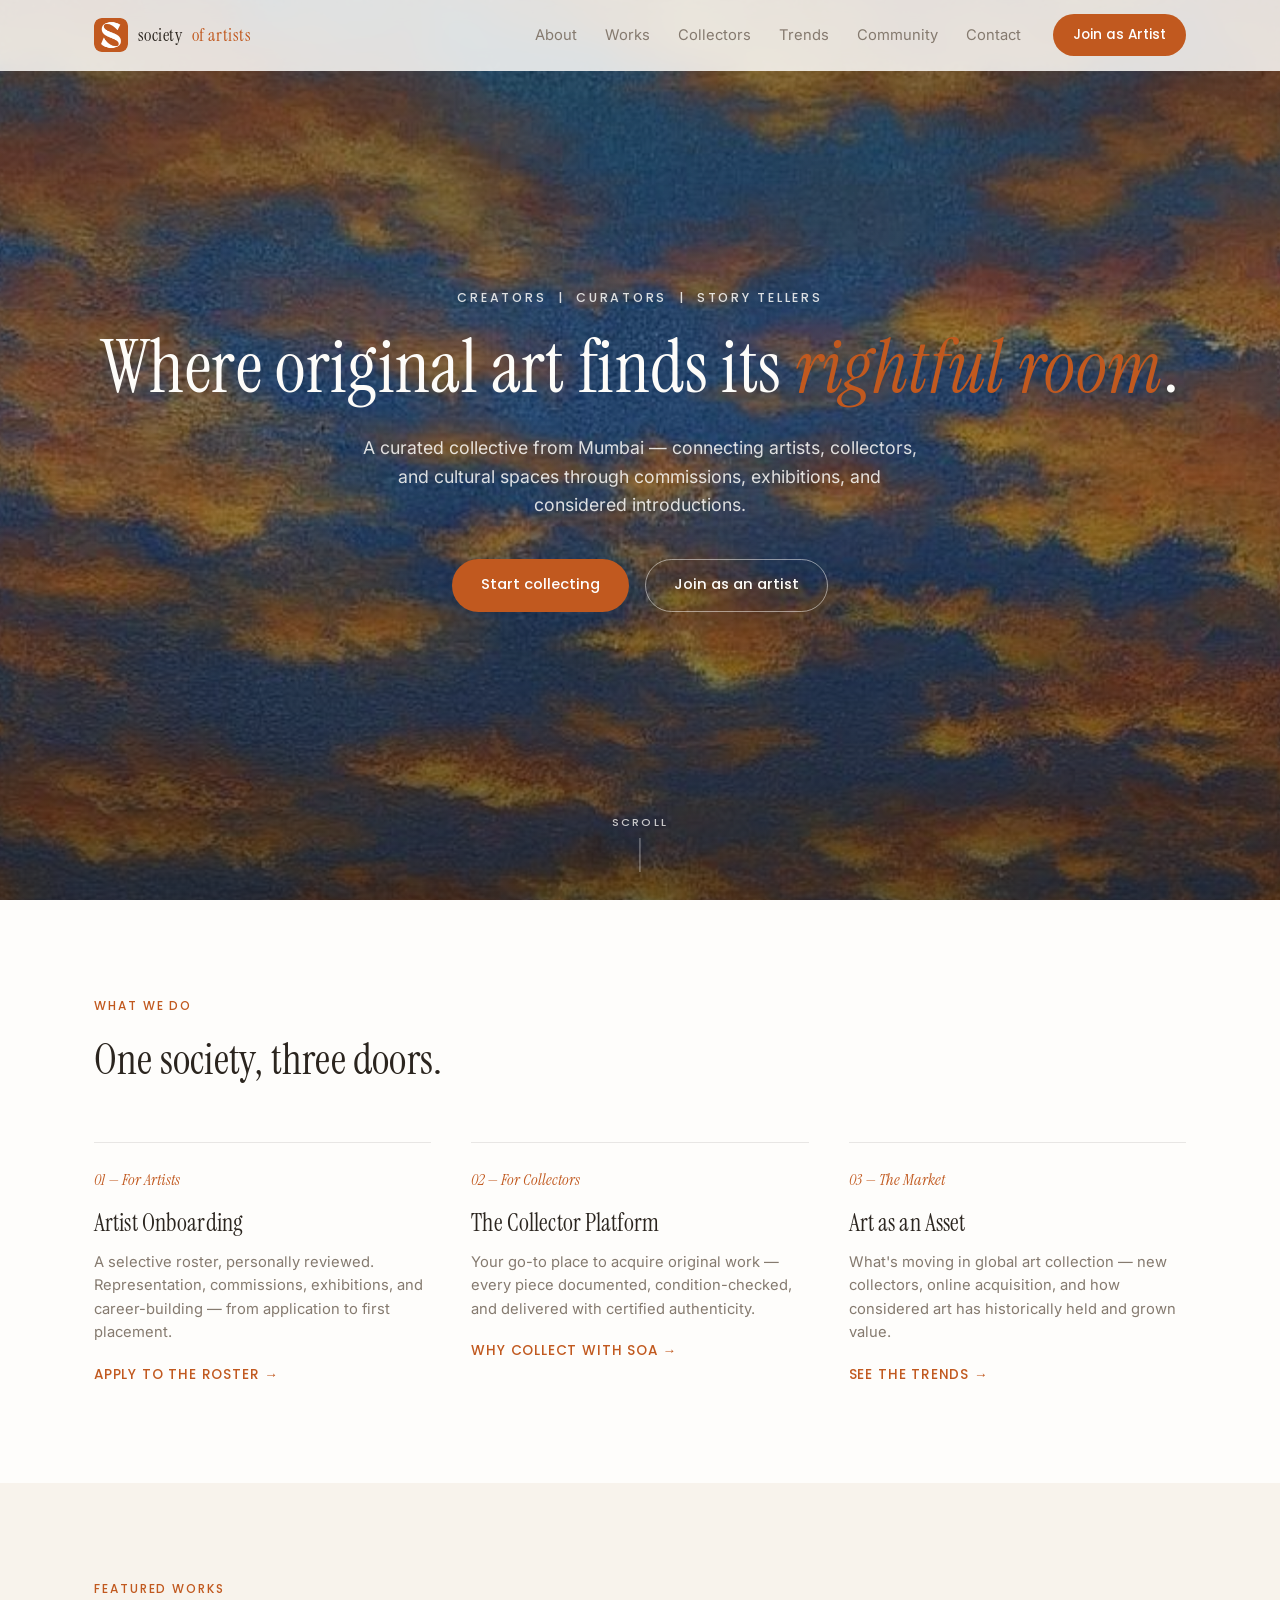
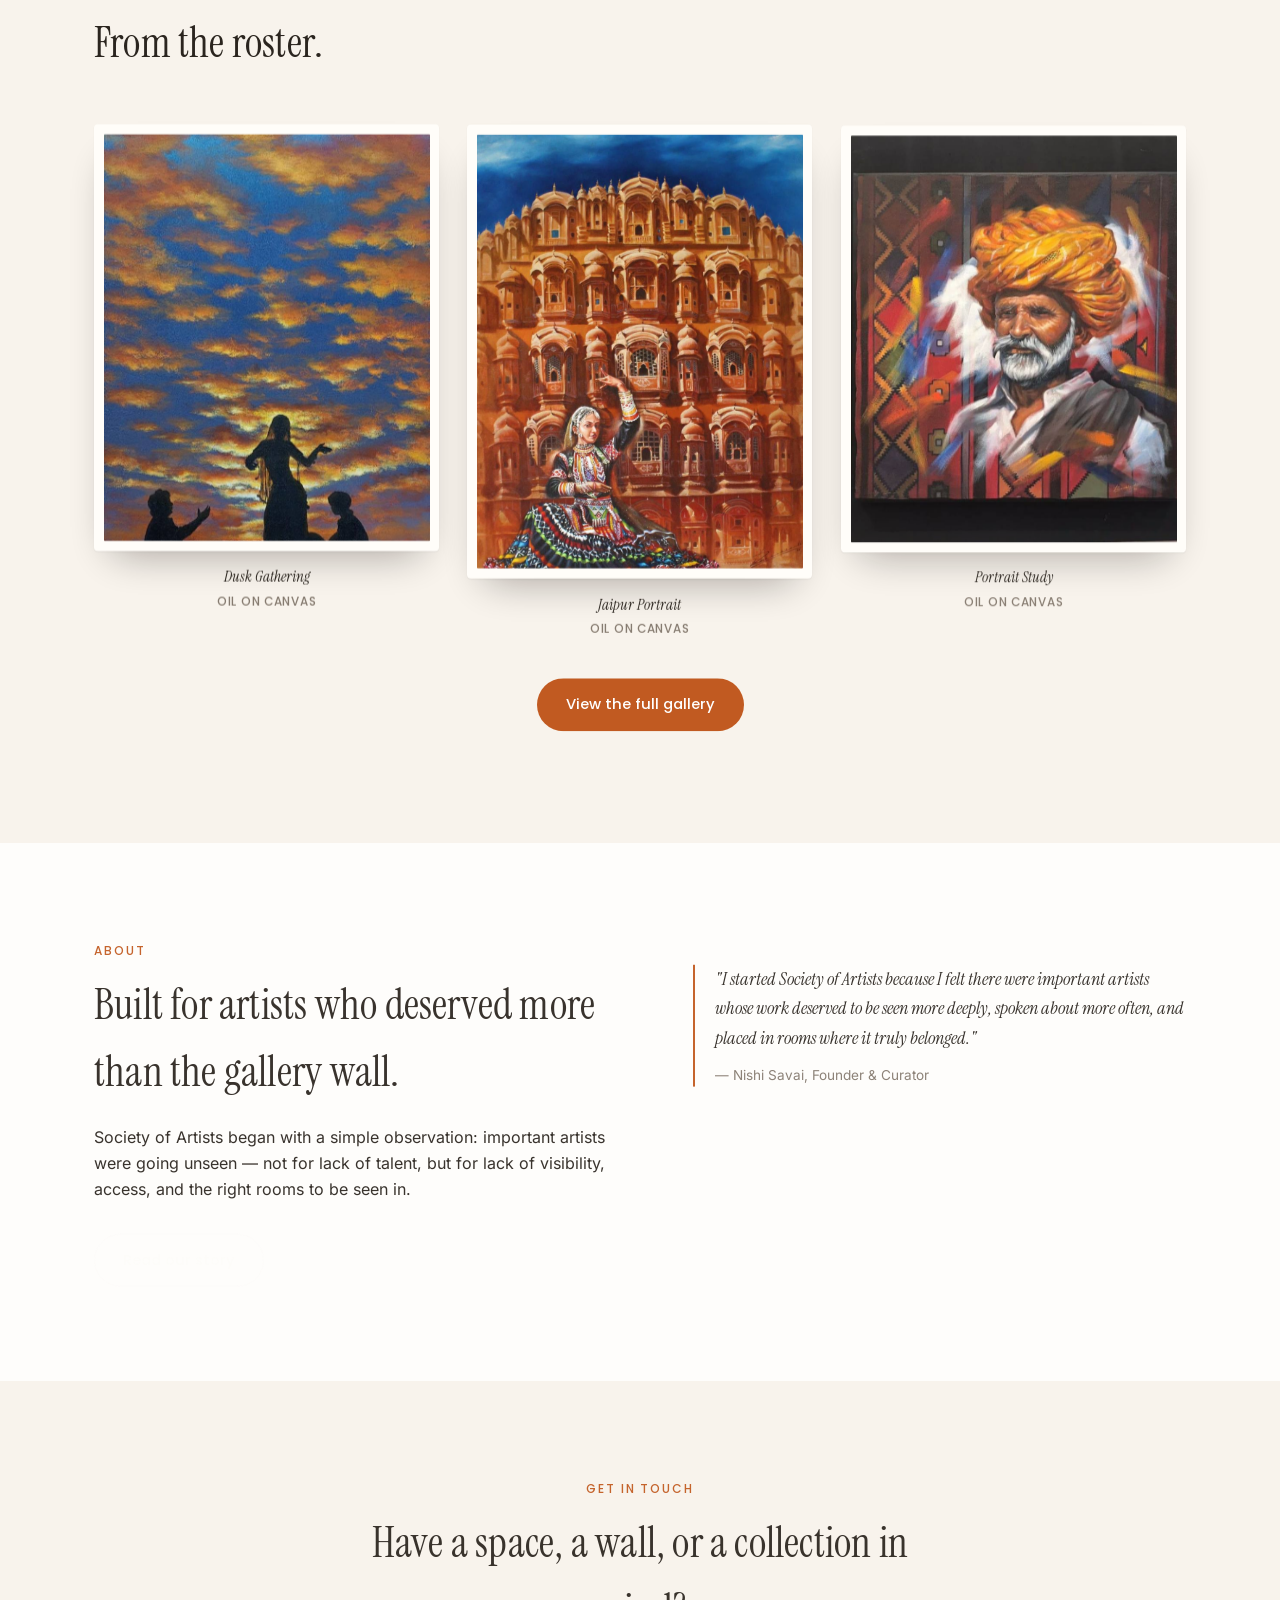
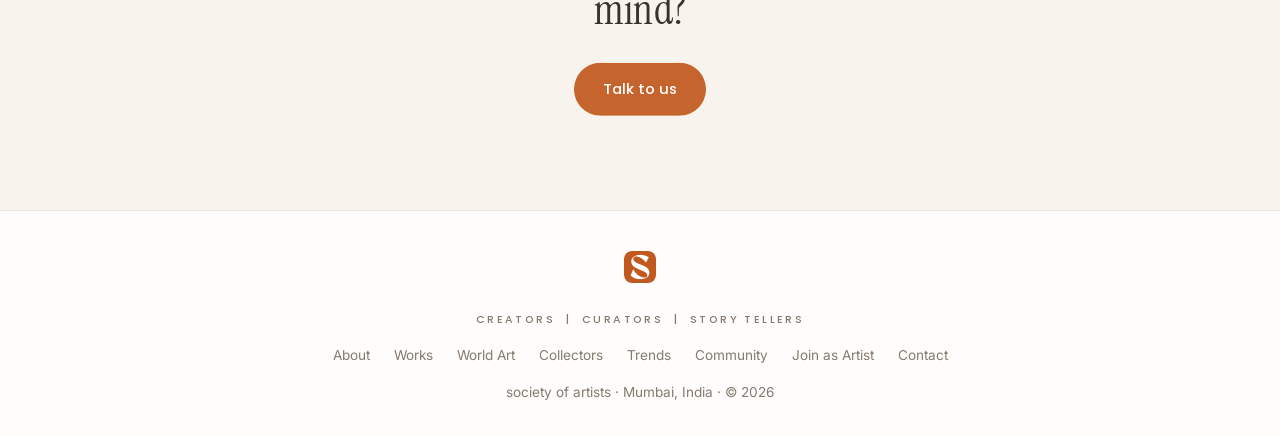
==== commit 63b5038c: "Add Poppins caps layer to complete the logo-derived type system The logo lockup is itself a two-font" ====
--- a/index.html
+++ b/index.html
@@ -16,7 +16,7 @@
 <meta name="twitter:description" content="A curated platform connecting artists with collectors, art enthusiasts, brands, and cultural spaces worldwide.">
 <meta name="twitter:image" content="https://societyofartists.in/assets/painting2.jpg">
 <link rel="icon" href="assets/logo-badge.png" type="image/png">
-<link rel="stylesheet" href="assets/style.css?v=6">
+<link rel="stylesheet" href="assets/style.css?v=7">
 <script type="application/ld+json">
 {
   "@context": "https://schema.org",
@@ -219,7 +219,7 @@
 <script src="assets/vendor/gsap.min.js"></script>
 <script src="assets/vendor/ScrollTrigger.min.js"></script>
 <script src="assets/vendor/vanilla-tilt.min.js"></script>
-<script src="assets/main.js?v=6"></script>
+<script src="assets/main.js?v=7"></script>
 
 </body>
 </html>
--- a/assets/style.css
+++ b/assets/style.css
@@ -7,6 +7,17 @@
 @font-face { font-family: 'Inter'; font-style: normal; font-weight: 700; font-display: swap; src: url('fonts/inter-latin-700-normal.woff2') format('woff2'); }
 @font-face { font-family: 'Instrument Serif'; font-style: normal; font-weight: 400; font-display: swap; src: url('fonts/instrument-serif-latin-400-normal.woff2') format('woff2'); }
 @font-face { font-family: 'Instrument Serif'; font-style: italic; font-weight: 400; font-display: swap; src: url('fonts/instrument-serif-latin-400-italic.woff2') format('woff2'); }
+@font-face { font-family: 'Poppins'; font-style: normal; font-weight: 500; font-display: swap; src: url('fonts/poppins-latin-500-normal.woff2') format('woff2'); }
+@font-face { font-family: 'Poppins'; font-style: normal; font-weight: 600; font-display: swap; src: url('fonts/poppins-latin-600-normal.woff2') format('woff2'); }
+
+/* Caps/label layer — Poppins, matching the geometric sans of the logo's
+   "OF ARTISTS / CREATORS | CURATORS | STORY TELLERS" lines */
+.eyebrow, .kicker, .tagline, .footer-tagline,
+.scroll-cue, .work-medium, .pillar-link,
+.trend-stat small, .region, .btn {
+  font-family: 'Poppins', 'Inter', sans-serif;
+  font-weight: 500;
+}
 
 :root {
   --bg: #fefdfb;
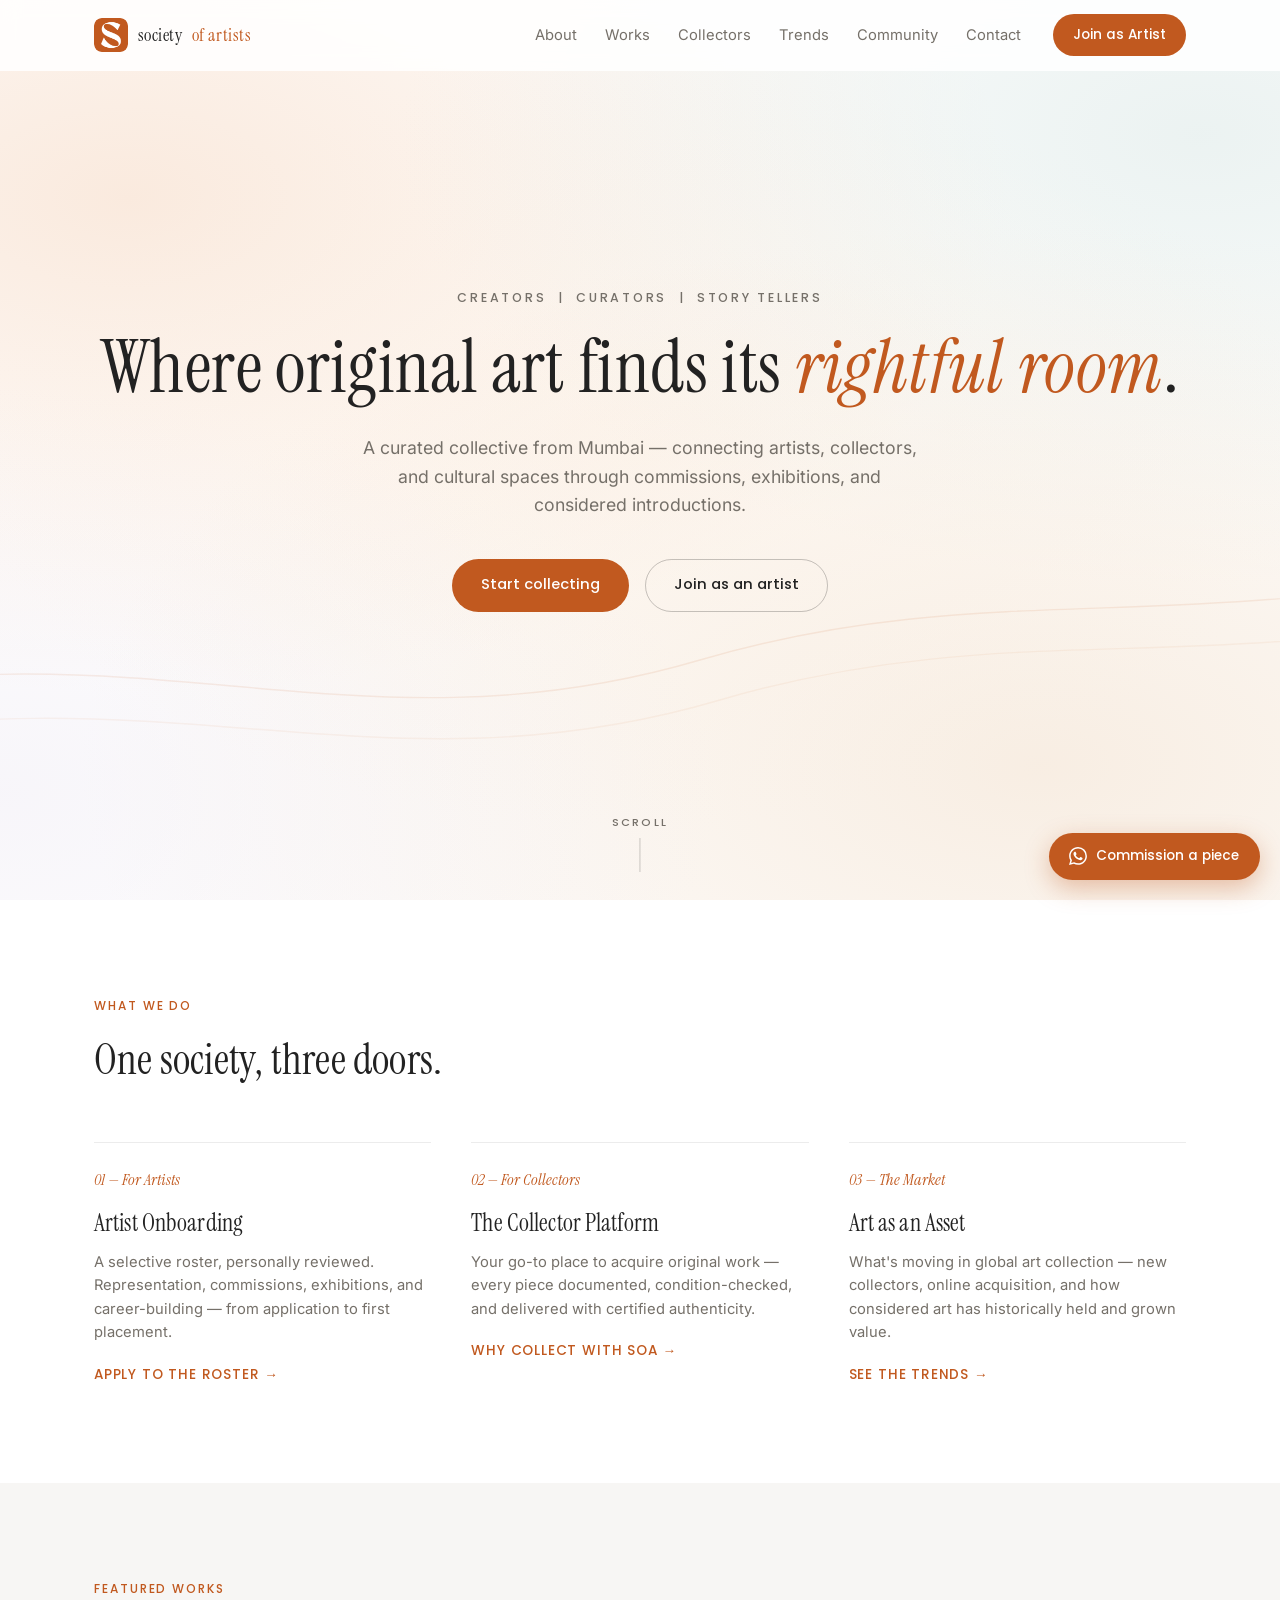
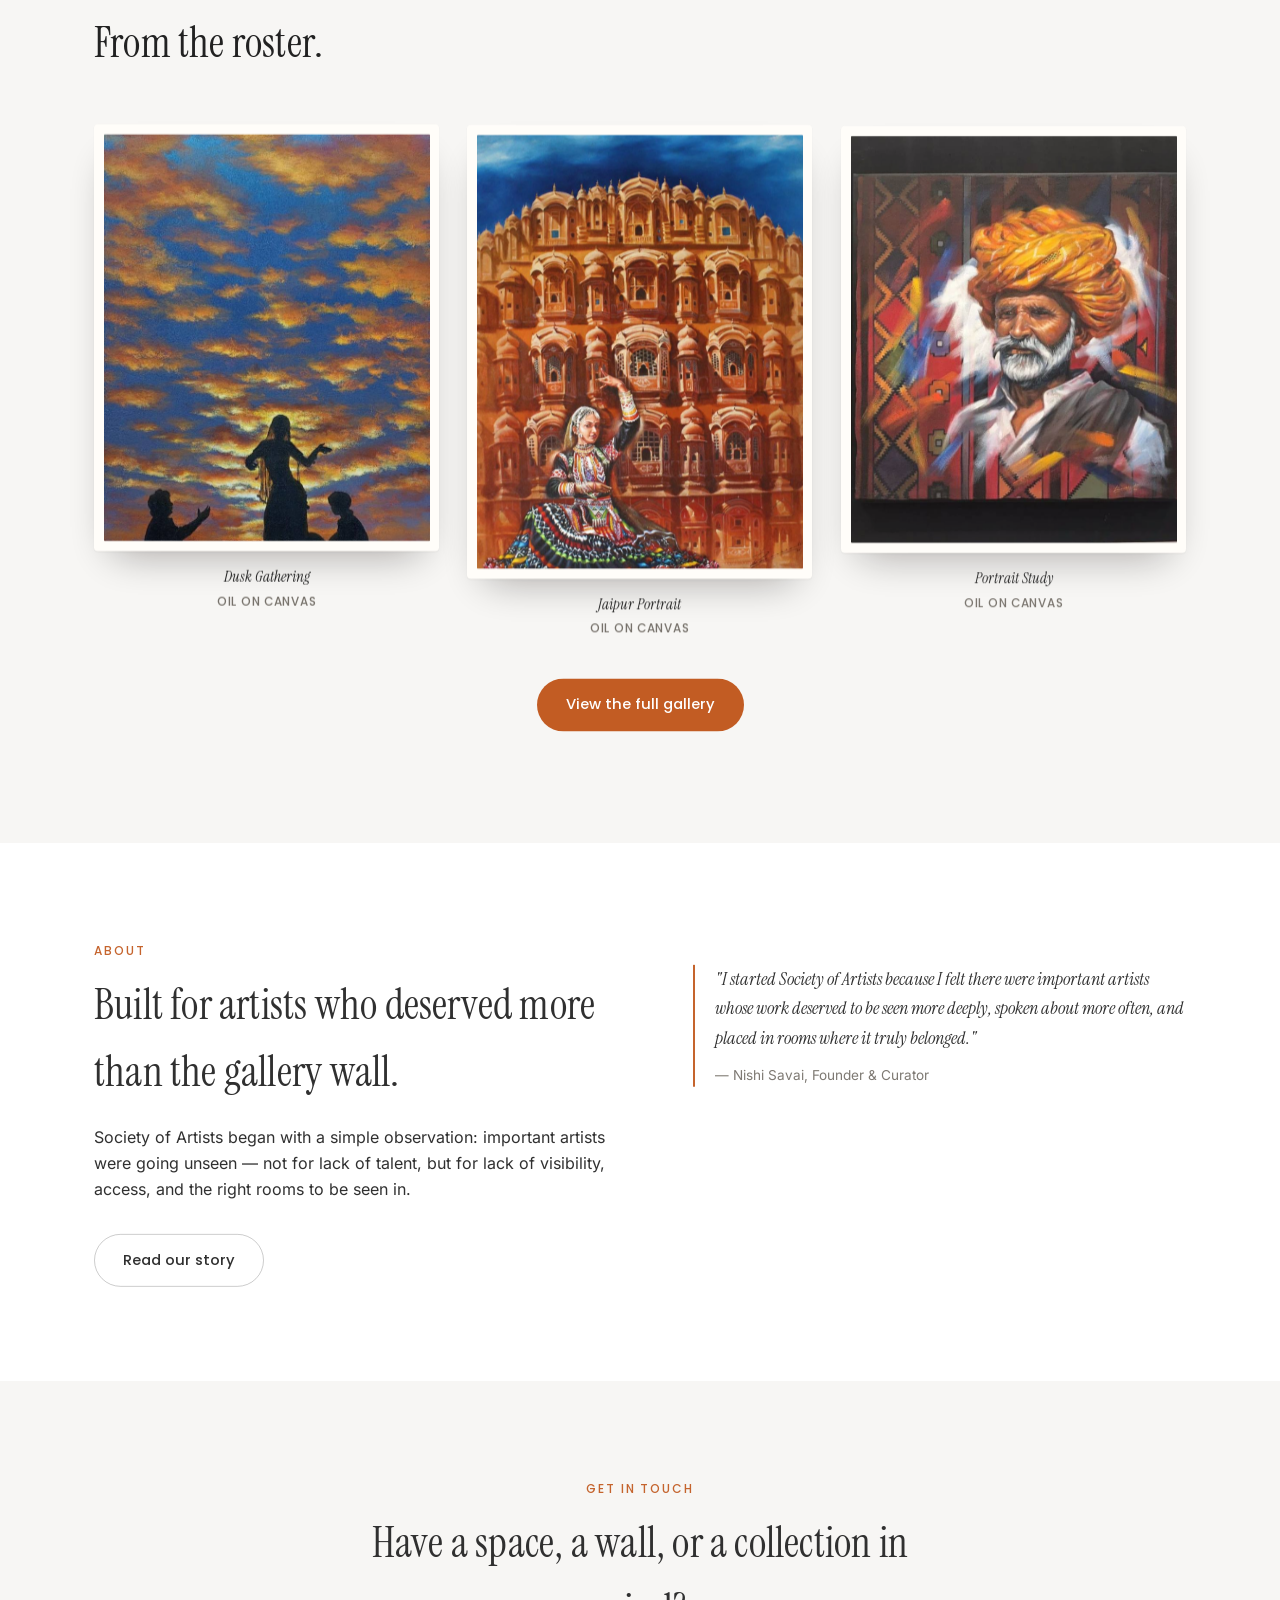
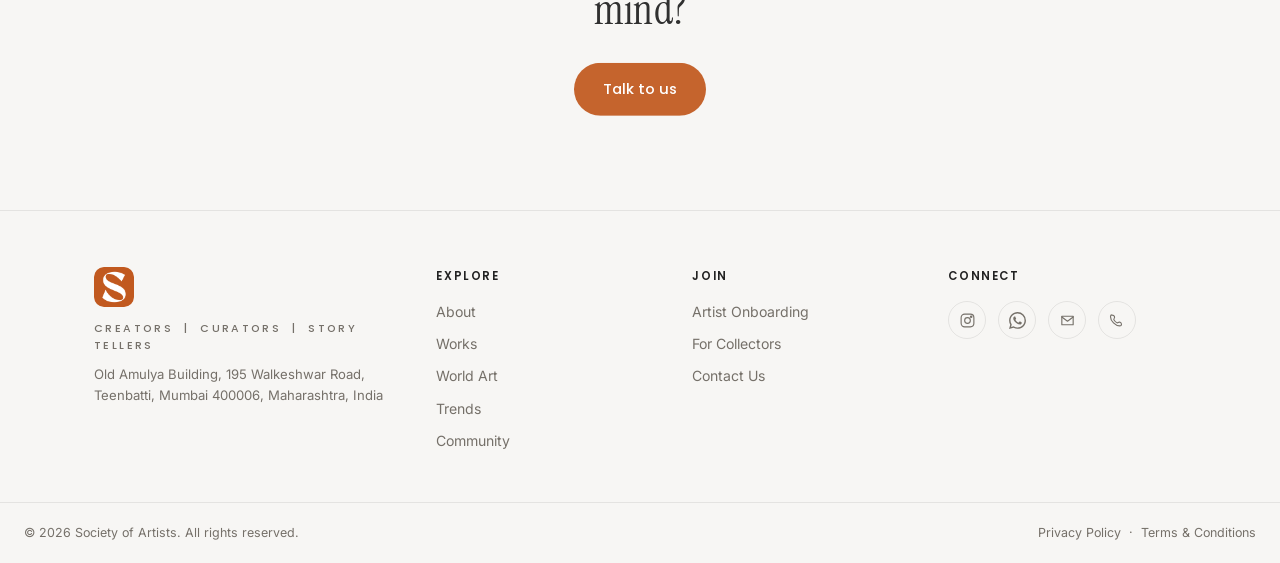
==== commit 243f2473: "White theme, social links, CTA hook, full footer, privacy & terms pages - Pure-white palette site-wi" ====
--- a/index.html
+++ b/index.html
@@ -16,7 +16,7 @@
 <meta name="twitter:description" content="A curated platform connecting artists with collectors, art enthusiasts, brands, and cultural spaces worldwide.">
 <meta name="twitter:image" content="https://societyofartists.in/assets/painting2.jpg">
 <link rel="icon" href="assets/logo-badge.png" type="image/png">
-<link rel="stylesheet" href="assets/style.css?v=7">
+<link rel="stylesheet" href="assets/style.css?v=8">
 <script type="application/ld+json">
 {
   "@context": "https://schema.org",
@@ -88,11 +88,6 @@
 <main id="top">
 
   <section class="hero">
-    <div class="hero-slides" aria-hidden="true">
-      <div class="hero-slide is-active" style="background-image:url('assets/painting1.jpg');background-position:center 30%"></div>
-      <div class="hero-slide" style="background-image:url('assets/painting2.jpg');background-position:center 15%"></div>
-      <div class="hero-slide" style="background-image:url('assets/painting4.jpg');background-position:center 40%"></div>
-    </div>
     <div class="hero-content">
       <span class="kicker">Creators &nbsp;|&nbsp; Curators &nbsp;|&nbsp; Story Tellers</span>
       <h1>Where original art finds its <span class="accent">rightful room</span>.</h1>
@@ -193,19 +188,52 @@
 </main>
 
 <footer>
-  <img src="assets/logo-badge.png" alt="">
-  <div class="footer-tagline">Creators &nbsp;|&nbsp; Curators &nbsp;|&nbsp; Story Tellers</div>
-  <div class="footer-links">
-    <a href="about.html">About</a>
-    <a href="works.html">Works</a>
-    <a href="world-art.html">World Art</a>
-    <a href="collectors.html">Collectors</a>
-    <a href="trends.html">Trends</a>
-    <a href="community.html">Community</a>
-    <a href="register.html">Join as Artist</a>
-    <a href="contact.html">Contact</a>
+  <div class="wrap footer-grid">
+    <div class="footer-brand">
+      <img src="assets/logo-badge.png" alt="Society of Artists">
+      <div class="footer-tagline">Creators &nbsp;|&nbsp; Curators &nbsp;|&nbsp; Story Tellers</div>
+      <p>Old Amulya Building, 195 Walkeshwar Road,<br>Teenbatti, Mumbai 400006, Maharashtra, India</p>
+    </div>
+    <div class="footer-col">
+      <h4>Explore</h4>
+      <ul>
+        <li><a href="about.html">About</a></li>
+        <li><a href="works.html">Works</a></li>
+        <li><a href="world-art.html">World Art</a></li>
+        <li><a href="trends.html">Trends</a></li>
+        <li><a href="community.html">Community</a></li>
+      </ul>
+    </div>
+    <div class="footer-col">
+      <h4>Join</h4>
+      <ul>
+        <li><a href="register.html">Artist Onboarding</a></li>
+        <li><a href="collectors.html">For Collectors</a></li>
+        <li><a href="contact.html">Contact Us</a></li>
+      </ul>
+    </div>
+    <div class="footer-col">
+      <h4>Connect</h4>
+      <div class="footer-social">
+        <a href="https://instagram.com/societyofartists__" target="_blank" rel="noopener" aria-label="Instagram">
+          <svg viewBox="0 0 24 24" fill="none" stroke="currentColor" stroke-width="1.6"><rect x="3" y="3" width="18" height="18" rx="5"/><circle cx="12" cy="12" r="4"/><circle cx="17.2" cy="6.8" r="1"/></svg>
+        </a>
+        <a href="https://wa.me/919820972689" target="_blank" rel="noopener" aria-label="WhatsApp">
+          <svg viewBox="0 0 24 24" fill="currentColor"><path d="M17.472 14.382c-.297-.149-1.758-.867-2.03-.967-.273-.099-.471-.148-.67.15-.197.297-.767.966-.94 1.164-.173.199-.347.223-.644.075-.297-.15-1.255-.463-2.39-1.475-.883-.788-1.48-1.761-1.653-2.059-.173-.297-.018-.458.13-.606.134-.133.297-.347.446-.52.149-.174.198-.298.298-.497.099-.198.05-.371-.025-.52-.075-.149-.669-1.612-.916-2.207-.242-.579-.487-.5-.669-.51-.173-.008-.371-.01-.57-.01-.198 0-.52.074-.792.372-.272.297-1.04 1.016-1.04 2.479 0 1.462 1.065 2.875 1.213 3.074.149.198 2.096 3.2 5.077 4.487.709.306 1.262.489 1.694.625.712.227 1.36.195 1.871.118.571-.085 1.758-.719 2.006-1.413.248-.694.248-1.289.173-1.413-.074-.124-.272-.198-.57-.347m-5.421 7.403h-.004a9.87 9.87 0 01-5.031-1.378l-.361-.214-3.741.982.998-3.648-.235-.374a9.86 9.86 0 01-1.51-5.26c.001-5.45 4.436-9.884 9.888-9.884 2.64 0 5.122 1.03 6.988 2.898a9.825 9.825 0 012.893 6.994c-.003 5.45-4.437 9.884-9.885 9.884m8.413-18.297A11.815 11.815 0 0012.05 0C5.495 0 .16 5.335.157 11.892c0 2.096.547 4.142 1.588 5.945L.057 24l6.305-1.654a11.882 11.882 0 005.683 1.448h.005c6.554 0 11.89-5.335 11.893-11.893a11.821 11.821 0 00-3.48-8.413z"/></svg>
+        </a>
+        <a href="mailto:nishisavai@societyofartists.in" aria-label="Email">
+          <svg viewBox="0 0 24 24" fill="none" stroke="currentColor" stroke-width="1.6"><path d="M4 6h16v12H4z" stroke-linejoin="round"/><path d="M4 7l8 6 8-6" stroke-linecap="round" stroke-linejoin="round"/></svg>
+        </a>
+        <a href="tel:+919820972689" aria-label="Phone">
+          <svg viewBox="0 0 24 24" fill="none" stroke="currentColor" stroke-width="1.6"><path d="M4.5 4.5c1 0 2.6.3 3.2 1.9.4 1 .1 2-.5 2.8-.6.7-.6 1.3-.1 2 .9 1.4 2.4 2.9 3.8 3.8.7.5 1.3.5 2-.1.8-.6 1.8-.9 2.8-.5 1.6.6 1.9 2.2 1.9 3.2 0 1-1 2-2.5 2-6 0-13-7-13-13 0-1.5 1-2.5 2-2.5z" stroke-linecap="round" stroke-linejoin="round"/></svg>
+        </a>
+      </div>
+    </div>
   </div>
-  society of artists · Mumbai, India · &copy; 2026
+  <div class="footer-legal">
+    <span>&copy; 2026 Society of Artists. All rights reserved.</span>
+    <span><a href="privacy.html">Privacy Policy</a> &nbsp;&middot;&nbsp; <a href="terms.html">Terms &amp; Conditions</a></span>
+  </div>
 </footer>
 
 <div class="lightbox" id="lightbox" role="dialog" aria-modal="true" aria-label="Artwork preview">
@@ -216,10 +244,15 @@
   </figure>
 </div>
 
+<a class="fab" href="https://wa.me/919820972689?text=Hi%20Society%20of%20Artists%20%E2%80%94%20I%27d%20like%20to%20talk%20about%20commissioning%20a%20piece." target="_blank" rel="noopener" aria-label="Chat with us about commissioning a piece">
+  <svg viewBox="0 0 24 24" fill="currentColor"><path d="M17.472 14.382c-.297-.149-1.758-.867-2.03-.967-.273-.099-.471-.148-.67.15-.197.297-.767.966-.94 1.164-.173.199-.347.223-.644.075-.297-.15-1.255-.463-2.39-1.475-.883-.788-1.48-1.761-1.653-2.059-.173-.297-.018-.458.13-.606.134-.133.297-.347.446-.52.149-.174.198-.298.298-.497.099-.198.05-.371-.025-.52-.075-.149-.669-1.612-.916-2.207-.242-.579-.487-.5-.669-.51-.173-.008-.371-.01-.57-.01-.198 0-.52.074-.792.372-.272.297-1.04 1.016-1.04 2.479 0 1.462 1.065 2.875 1.213 3.074.149.198 2.096 3.2 5.077 4.487.709.306 1.262.489 1.694.625.712.227 1.36.195 1.871.118.571-.085 1.758-.719 2.006-1.413.248-.694.248-1.289.173-1.413-.074-.124-.272-.198-.57-.347m-5.421 7.403h-.004a9.87 9.87 0 01-5.031-1.378l-.361-.214-3.741.982.998-3.648-.235-.374a9.86 9.86 0 01-1.51-5.26c.001-5.45 4.436-9.884 9.888-9.884 2.64 0 5.122 1.03 6.988 2.898a9.825 9.825 0 012.893 6.994c-.003 5.45-4.437 9.884-9.885 9.884m8.413-18.297A11.815 11.815 0 0012.05 0C5.495 0 .16 5.335.157 11.892c0 2.096.547 4.142 1.588 5.945L.057 24l6.305-1.654a11.882 11.882 0 005.683 1.448h.005c6.554 0 11.89-5.335 11.893-11.893a11.821 11.821 0 00-3.48-8.413z"/></svg>
+  <span>Commission a piece</span>
+</a>
+
 <script src="assets/vendor/gsap.min.js"></script>
 <script src="assets/vendor/ScrollTrigger.min.js"></script>
 <script src="assets/vendor/vanilla-tilt.min.js"></script>
-<script src="assets/main.js?v=7"></script>
+<script src="assets/main.js?v=8"></script>
 
 </body>
 </html>
--- a/assets/style.css
+++ b/assets/style.css
@@ -20,13 +20,13 @@
 }
 
 :root {
-  --bg: #fefdfb;
-  --bg-alt: #f8f3ec;
-  --fg: #2b251f;
-  --muted: #857a6f;
+  --bg: #ffffff;
+  --bg-alt: #f7f6f4;
+  --fg: #222222;
+  --muted: #757069;
   --accent: #c1591f;
   --accent-2: #4a7c81;
-  --border: rgba(43,37,31,0.1);
+  --border: rgba(0,0,0,0.08);
 }
 
 /* Preloader — soft light veil with a gently pulsing mark */
@@ -34,7 +34,7 @@
   position: fixed;
   inset: 0;
   z-index: 999;
-  background: #fefdfb;
+  background: #ffffff;
   display: flex;
   align-items: center;
   justify-content: center;
@@ -82,7 +82,7 @@
   position: fixed;
   inset: 0;
   z-index: 998;
-  background: #fefdfb;
+  background: #ffffff;
   display: flex;
   align-items: center;
   justify-content: center;
@@ -281,7 +281,7 @@
   }
 }
 
-/* ===== Hero ===== */
+/* ===== Hero — light: white field with an original painted wash ===== */
 .hero {
   position: relative;
   height: 100svh;
@@ -290,30 +290,9 @@
   align-items: center;
   justify-content: center;
   overflow: hidden;
-  color: #fdfcf9;
+  color: var(--fg);
   text-align: center;
-}
-.hero-slides {
-  position: absolute;
-  inset: 0;
-  z-index: 0;
-}
-.hero-slide {
-  position: absolute;
-  inset: 0;
-  background-size: cover;
-  background-position: center;
-  opacity: 0;
-  transform: scale(1.12);
-  will-change: transform, opacity;
-}
-.hero-slide.is-active { opacity: 1; }
-.hero::before {
-  content: "";
-  position: absolute;
-  inset: 0;
-  z-index: 1;
-  background: linear-gradient(180deg, rgba(30,20,10,0.5) 0%, rgba(30,20,10,0.3) 45%, rgba(30,20,10,0.62) 100%);
+  background: #ffffff url('bg-wash.svg') center / cover no-repeat;
 }
 .hero-content {
   position: relative;
@@ -324,7 +303,7 @@
   text-transform: uppercase;
   letter-spacing: 0.22em;
   font-size: 0.78rem;
-  color: rgba(253,252,249,0.85);
+  color: var(--muted);
   margin-bottom: 1.25rem;
   display: block;
 }
@@ -338,7 +317,7 @@
 .hero p.lede {
   max-width: 36rem;
   margin: 1.75rem auto 0;
-  color: rgba(253,252,249,0.85);
+  color: var(--muted);
   font-size: 1.1rem;
 }
 .hero .ctas {
@@ -361,8 +340,8 @@
 .btn:hover { transform: translateY(-2px); }
 .btn-primary { background: var(--accent); color: #fff; }
 .btn-primary:hover { box-shadow: 0 10px 30px rgba(193,89,31,0.35); }
-.btn-outline { border-color: rgba(253,252,249,0.5); color: #fdfcf9; }
-.btn-outline:hover { background: rgba(253,252,249,0.1); }
+.btn-outline { border-color: rgba(0,0,0,0.22); color: var(--fg); }
+.btn-outline:hover { background: rgba(0,0,0,0.04); }
 .btn-sm { padding: 0.55rem 1.2rem; font-size: 0.85rem; }
 .btn[disabled] { opacity: 0.6; cursor: not-allowed; transform: none !important; }
 
@@ -376,7 +355,7 @@
   flex-direction: column;
   align-items: center;
   gap: 0.4rem;
-  color: rgba(253,252,249,0.75);
+  color: var(--muted);
   font-size: 0.7rem;
   letter-spacing: 0.18em;
   text-transform: uppercase;
@@ -384,7 +363,7 @@
 .scroll-cue .line {
   width: 1px;
   height: 34px;
-  background: rgba(253,252,249,0.5);
+  background: rgba(0,0,0,0.2);
   overflow: hidden;
   position: relative;
 }
@@ -394,7 +373,7 @@
   top: -100%;
   left: 0; right: 0;
   height: 100%;
-  background: #fdfcf9;
+  background: var(--accent);
   animation: scrollDrop 1.8s ease-in-out infinite;
 }
 @keyframes scrollDrop {
@@ -1010,18 +989,96 @@
   line-height: 1.65;
 }
 
+/* Footer — proper 4-column layout with social + legal rows */
 footer {
   border-top: 1px solid var(--border);
-  padding: 2.5rem 1.5rem 2rem;
-  padding-bottom: calc(2rem + env(safe-area-inset-bottom));
-  text-align: center;
-  color: var(--muted);
+  background: var(--bg-alt);
+  padding: 3.5rem 0 0;
+  color: var(--muted);
+  font-size: 0.88rem;
+}
+.footer-grid {
+  display: grid;
+  grid-template-columns: 1.4fr 1fr 1fr 1.1fr;
+  gap: 2.5rem;
+  padding-bottom: 2.5rem;
+}
+@media (max-width: 900px) { .footer-grid { grid-template-columns: 1fr 1fr; } }
+@media (max-width: 560px) { .footer-grid { grid-template-columns: 1fr; } }
+.footer-brand img { width: 40px; height: 40px; border-radius: 10px; display: block; }
+.footer-brand .footer-tagline { margin: 0.8rem 0 0.6rem; }
+.footer-brand p { margin: 0; font-size: 0.82rem; line-height: 1.6; }
+footer h4 {
+  font-family: 'Poppins', sans-serif;
+  font-weight: 600;
+  font-size: 0.72rem;
+  text-transform: uppercase;
+  letter-spacing: 0.14em;
+  color: var(--fg);
+  margin: 0 0 1rem;
+}
+.footer-col ul { list-style: none; margin: 0; padding: 0; }
+.footer-col li { margin-bottom: 0.6rem; }
+.footer-col a { text-decoration: none; color: var(--muted); }
+.footer-col a:hover { color: var(--accent); }
+.footer-social { display: flex; gap: 0.75rem; margin-top: 0.25rem; }
+.footer-social a {
+  width: 38px; height: 38px;
+  border: 1px solid var(--border);
+  border-radius: 50%;
+  display: flex; align-items: center; justify-content: center;
+  color: var(--muted);
+  transition: color 0.2s ease, border-color 0.2s ease, transform 0.2s ease;
+}
+.footer-social a:hover { color: var(--accent); border-color: var(--accent); transform: translateY(-2px); }
+.footer-social svg { width: 17px; height: 17px; }
+.footer-legal {
+  border-top: 1px solid var(--border);
+  padding: 1.25rem 1.5rem;
+  padding-bottom: calc(1.25rem + env(safe-area-inset-bottom));
+  display: flex;
+  justify-content: space-between;
+  align-items: center;
+  gap: 1rem;
+  flex-wrap: wrap;
+  font-size: 0.78rem;
+}
+.footer-legal a { text-decoration: none; color: var(--muted); }
+.footer-legal a:hover { color: var(--accent); }
+
+/* Floating CTA hook — always one tap from a conversation */
+.fab {
+  position: fixed;
+  right: 1.25rem;
+  bottom: calc(1.25rem + env(safe-area-inset-bottom));
+  z-index: 60;
+  display: flex;
+  align-items: center;
+  gap: 0.55rem;
+  background: var(--accent);
+  color: #fff;
+  text-decoration: none;
+  padding: 0.8rem 1.3rem;
+  border-radius: 999px;
+  font-family: 'Poppins', sans-serif;
+  font-weight: 500;
   font-size: 0.85rem;
-}
-footer img { width: 32px; height: 32px; border-radius: 8px; margin-bottom: 0.75rem; }
-.footer-links { display: flex; justify-content: center; gap: 1.5rem; margin: 1rem 0; flex-wrap: wrap; }
-.footer-links a { text-decoration: none; color: var(--muted); font-size: 0.85rem; }
-.footer-links a:hover { color: var(--accent); }
+  box-shadow: 0 8px 24px rgba(193,89,31,0.35);
+  transition: transform 0.2s ease, box-shadow 0.2s ease;
+}
+.fab:hover { transform: translateY(-3px); box-shadow: 0 14px 32px rgba(193,89,31,0.4); }
+.fab svg { width: 18px; height: 18px; flex-shrink: 0; }
+@media (max-width: 640px) {
+  .fab span { display: none; }
+  .fab { padding: 0.9rem; }
+}
+
+/* Legal pages */
+.legal-body { max-width: 46rem; margin: 0 auto; }
+.legal-body h2 { font-size: 1.35rem; margin: 2.5rem 0 0.75rem; }
+.legal-body p, .legal-body li { color: var(--muted); font-size: 0.94rem; }
+.legal-body ul { padding-left: 1.25rem; }
+.legal-updated { font-size: 0.8rem; color: var(--muted); }
 
 @media (prefers-reduced-motion: reduce) {
   * { transition: none !important; animation: none !important; scroll-behavior: auto !important; }
